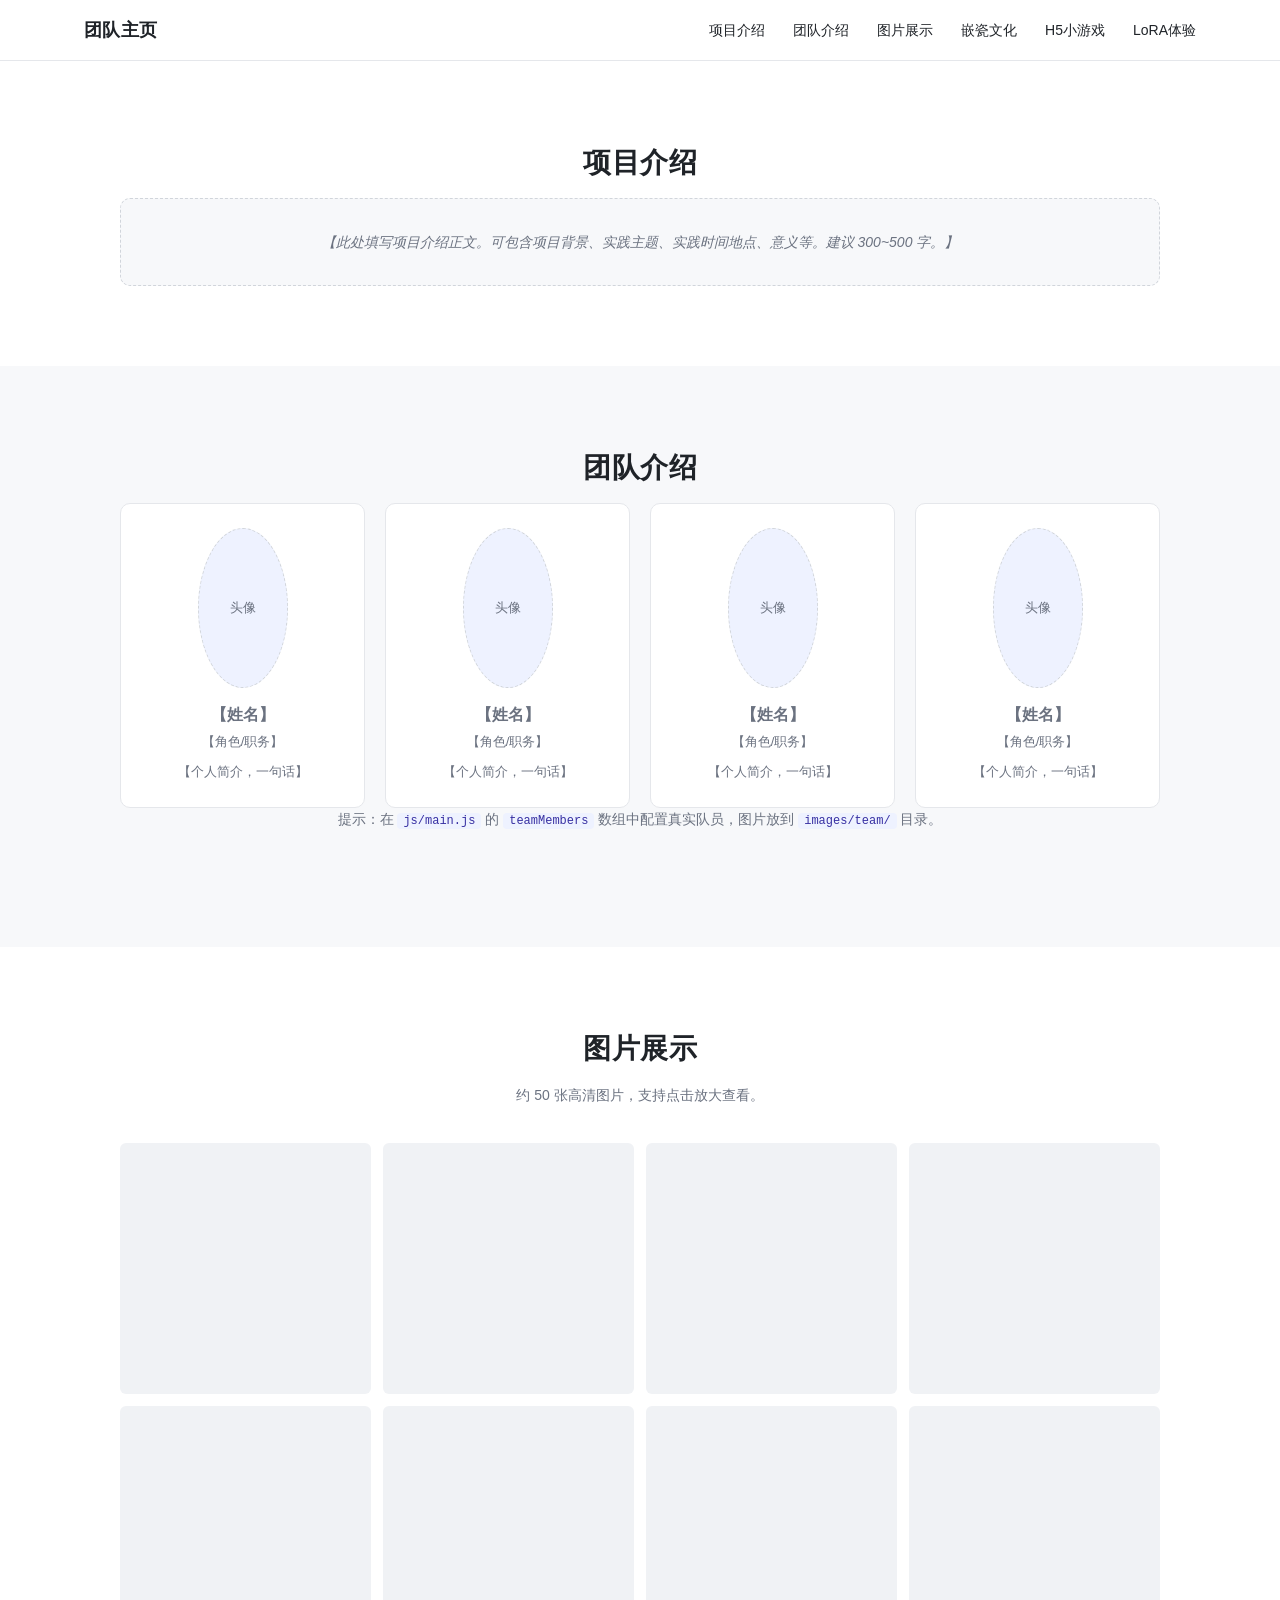
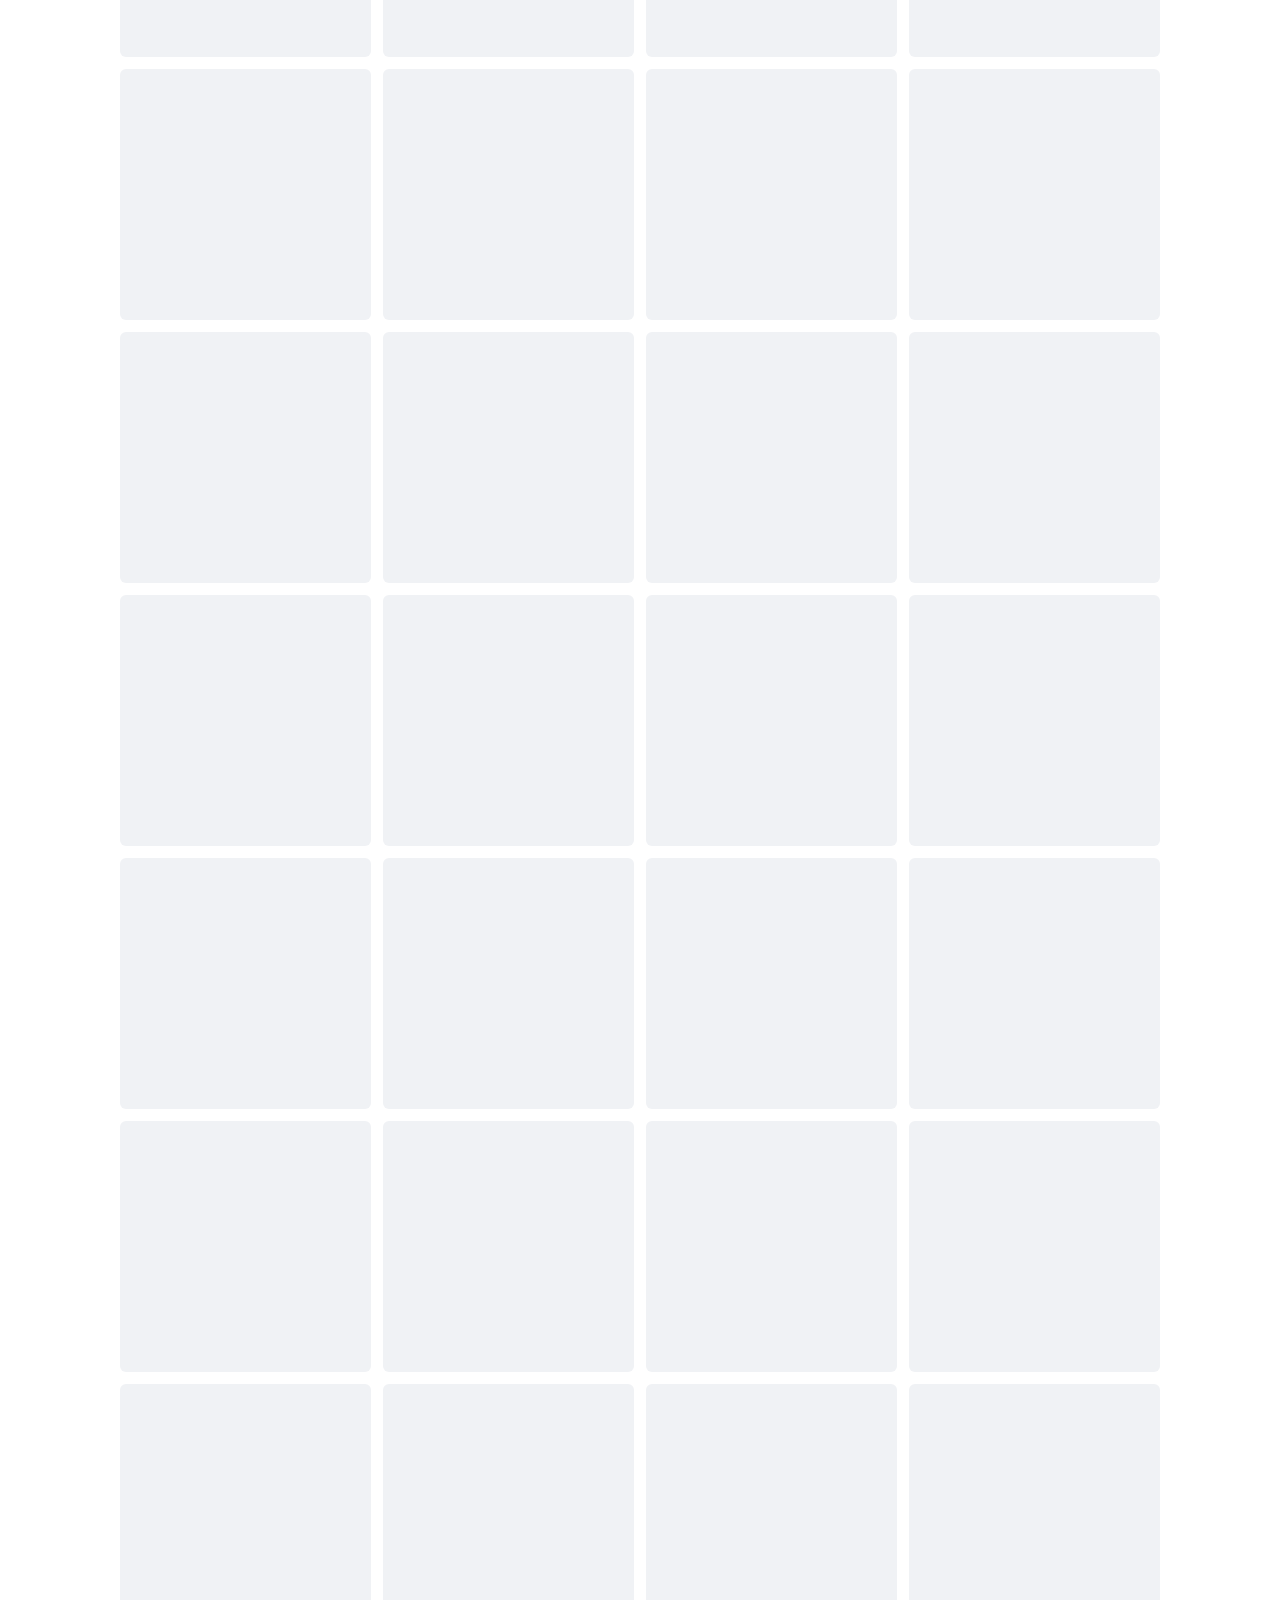
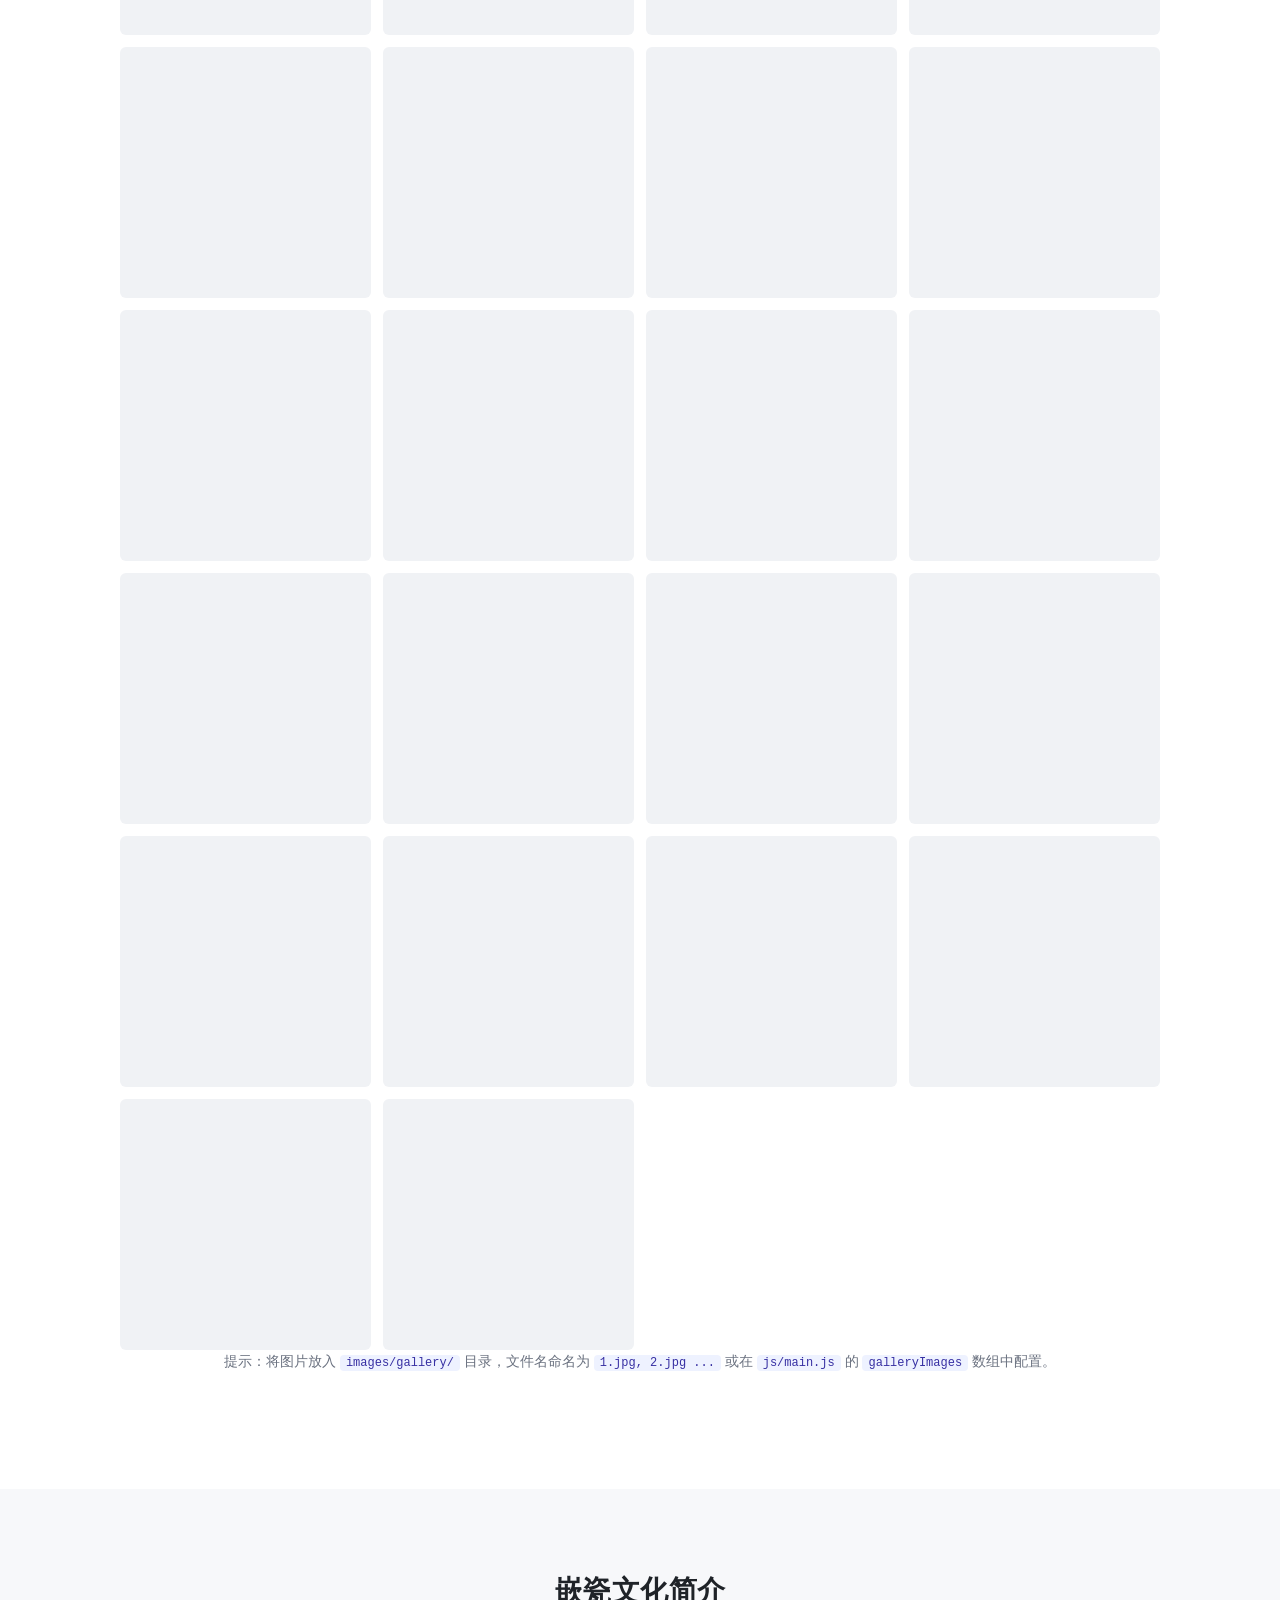
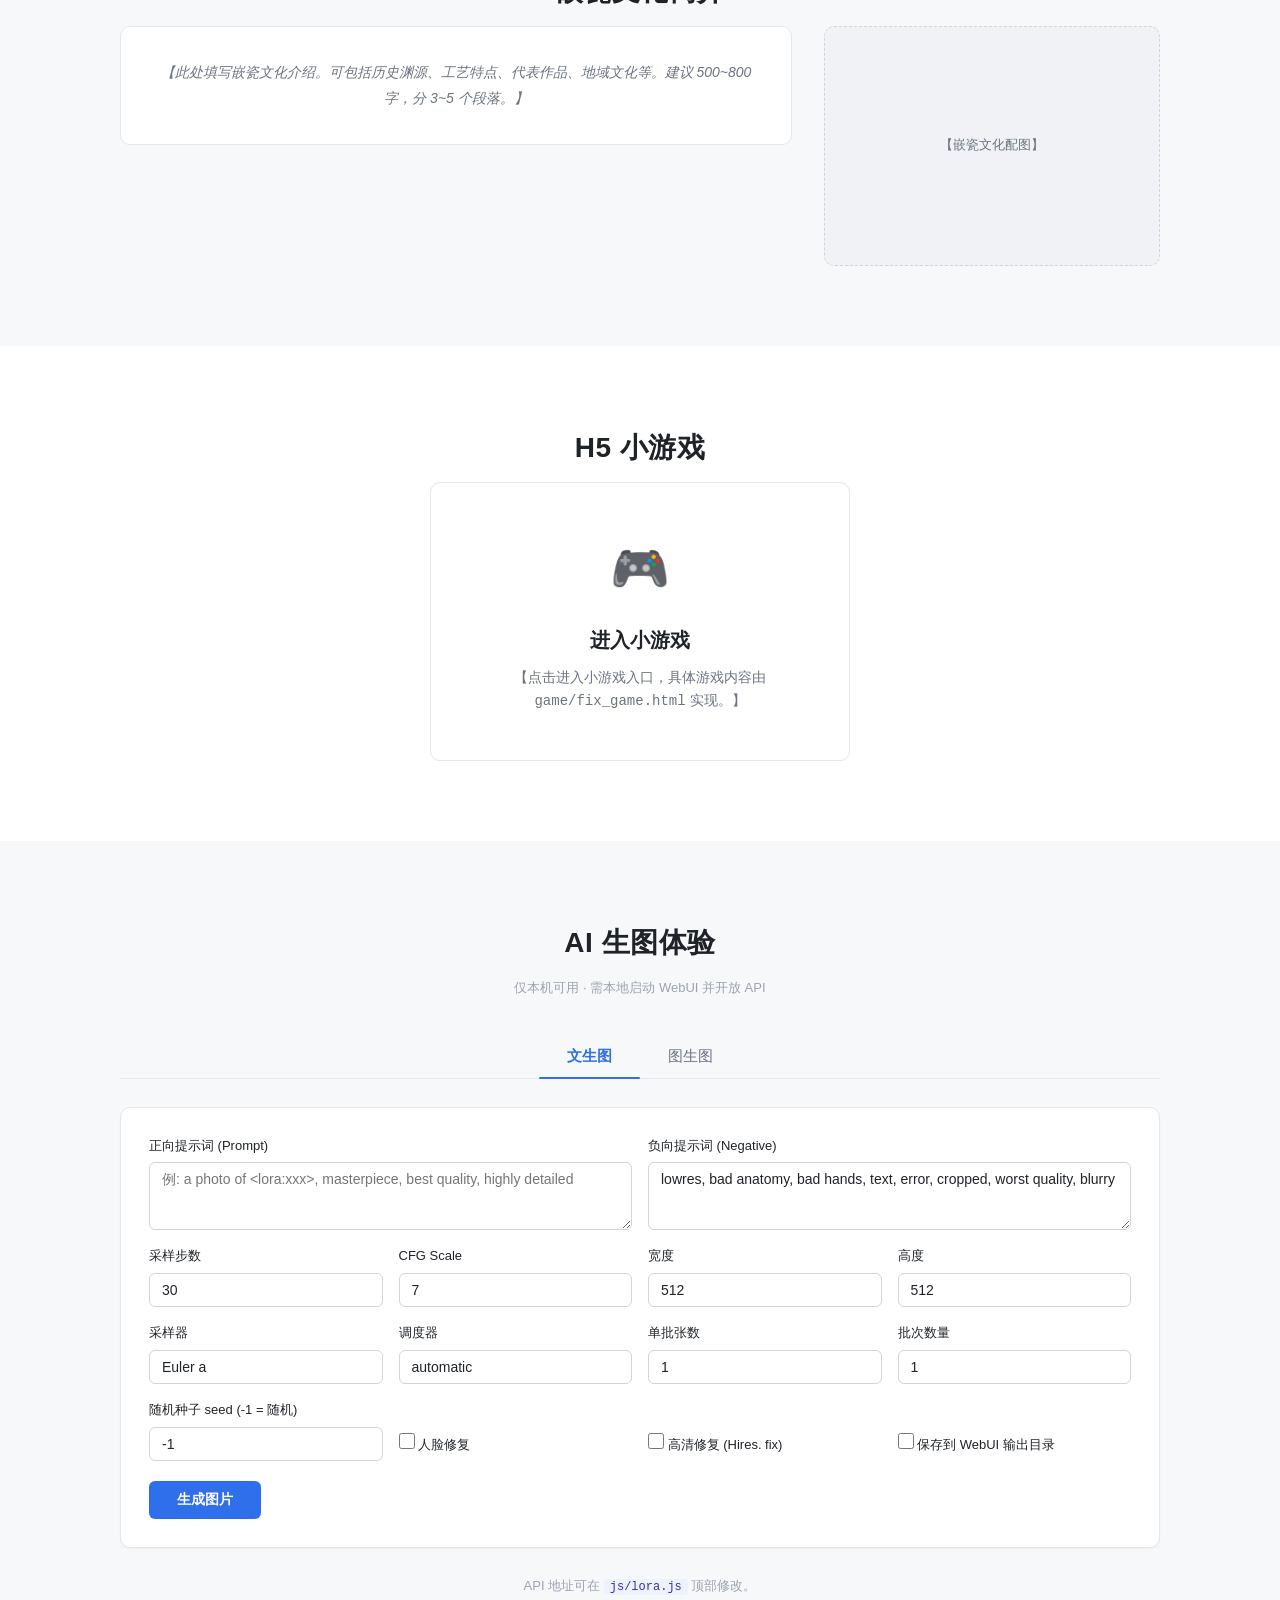
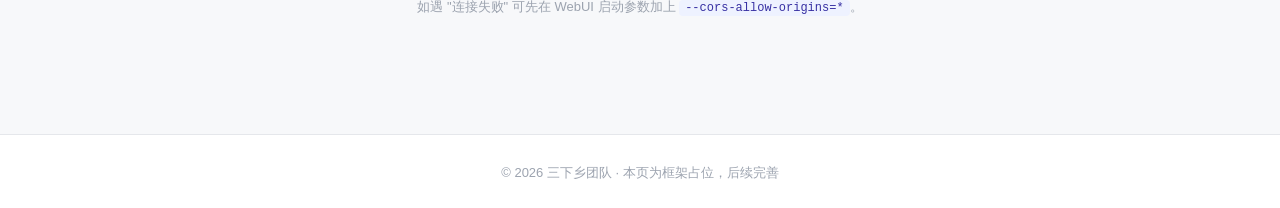
==== index.html @ 1391ad4a "initial commit: 三下乡团队网页+小游戏框架" ====
<!DOCTYPE html>
<html lang="zh-CN">
<head>
    <meta charset="UTF-8">
    <meta name="viewport" content="width=device-width, initial-scale=1.0">
    <meta name="description" content="三下乡团队介绍网页">
    <meta name="theme-color" content="#ffffff">
    <title>三下乡团队网页</title>
    <link rel="stylesheet" href="css/style.css">
</head>
<body>
    <header class="site-header">
        <nav class="nav-container">
            <div class="nav-logo">团队主页</div>
            <button class="nav-toggle" id="navToggle" aria-label="菜单">
                <span></span><span></span><span></span>
            </button>
            <ul class="nav-menu" id="navMenu">
                <li><a href="#project">项目介绍</a></li>
                <li><a href="#team">团队介绍</a></li>
                <li><a href="#gallery">图片展示</a></li>
                <li><a href="#culture">嵌瓷文化</a></li>
                <li><a href="#game">H5小游戏</a></li>
                <li><a href="#lora" class="nav-lora">LoRA体验</a></li>
            </ul>
        </nav>
    </header>

    <main>
        <section id="project" class="section">
            <div class="section-inner">
                <h2 class="section-title">项目介绍</h2>
                <div class="section-content placeholder-block">
                    <p class="placeholder-text">【此处填写项目介绍正文。可包含项目背景、实践主题、实践时间地点、意义等。建议 300~500 字。】</p>
                </div>
            </div>
        </section>

        <section id="team" class="section section-alt">
            <div class="section-inner">
                <h2 class="section-title">团队介绍</h2>
                <div class="section-content">
                    <div class="team-grid" id="teamGrid">
                        <div class="team-card placeholder-block">
                            <div class="team-avatar placeholder-img">头像</div>
                            <h3 class="team-name">【姓名】</h3>
                            <p class="team-role">【角色/职务】</p>
                            <p class="team-bio">【个人简介，一句话】</p>
                        </div>
                        <div class="team-card placeholder-block">
                            <div class="team-avatar placeholder-img">头像</div>
                            <h3 class="team-name">【姓名】</h3>
                            <p class="team-role">【角色/职务】</p>
                            <p class="team-bio">【个人简介，一句话】</p>
                        </div>
                        <div class="team-card placeholder-block">
                            <div class="team-avatar placeholder-img">头像</div>
                            <h3 class="team-name">【姓名】</h3>
                            <p class="team-role">【角色/职务】</p>
                            <p class="team-bio">【个人简介，一句话】</p>
                        </div>
                        <div class="team-card placeholder-block">
                            <div class="team-avatar placeholder-img">头像</div>
                            <h3 class="team-name">【姓名】</h3>
                            <p class="team-role">【角色/职务】</p>
                            <p class="team-bio">【个人简介，一句话】</p>
                        </div>
                    </div>
                    <p class="section-hint">提示：在 <code>js/main.js</code> 的 <code>teamMembers</code> 数组中配置真实队员，图片放到 <code>images/team/</code> 目录。</p>
                </div>
            </div>
        </section>

        <section id="gallery" class="section">
            <div class="section-inner">
                <h2 class="section-title">图片展示</h2>
                <p class="section-hint">约 50 张高清图片，支持点击放大查看。</p>
                <div class="gallery-grid" id="galleryGrid"></div>
                <p class="section-hint">提示：将图片放入 <code>images/gallery/</code> 目录，文件名命名为 <code>1.jpg, 2.jpg ...</code> 或在 <code>js/main.js</code> 的 <code>galleryImages</code> 数组中配置。</p>
            </div>
        </section>

        <section id="culture" class="section section-alt">
            <div class="section-inner">
                <h2 class="section-title">嵌瓷文化简介</h2>
                <div class="section-content">
                    <div class="culture-grid">
                        <div class="culture-text placeholder-block">
                            <p class="placeholder-text">【此处填写嵌瓷文化介绍。可包括历史渊源、工艺特点、代表作品、地域文化等。建议 500~800 字，分 3~5 个段落。】</p>
                        </div>
                        <div class="culture-image placeholder-img">【嵌瓷文化配图】</div>
                    </div>
                </div>
            </div>
        </section>

        <section id="game" class="section">
            <div class="section-inner">
                <h2 class="section-title">H5 小游戏</h2>
                <div class="section-content game-entry">
                    <a href="game/fix_game.html" class="game-card">
                        <div class="game-icon">🎮</div>
                        <h3>进入小游戏</h3>
                        <p>【点击进入小游戏入口，具体游戏内容由 <code>game/fix_game.html</code> 实现。】</p>
                    </a>
                </div>
            </div>
        </section>

        <section id="lora" class="section section-alt">
            <div class="section-inner">
                <h2 class="section-title">AI 生图体验</h2>
                <p class="section-hint section-hint-muted">仅本机可用 · 需本地启动 WebUI 并开放 API</p>

                <!-- Tab 切换：参考你给的截图，底部蓝线风格 -->
                <div class="tab-bar" id="tabBar">
                    <button class="tab-btn active" data-tab="txt2img">文生图</button>
                    <button class="tab-btn" data-tab="img2img">图生图</button>
                </div>

                <div class="tab-panel active" data-tab="txt2img">
                    <form class="gen-form" onsubmit="return false;">
                        <div class="field-grid">
                            <div class="field field-span-2">
                                <label for="p-prompt">正向提示词 (Prompt)</label>
                                <textarea id="p-prompt" rows="3" placeholder="例: a photo of &lt;lora:xxx&gt;, masterpiece, best quality, highly detailed"></textarea>
                            </div>
                            <div class="field field-span-2">
                                <label for="p-negative">负向提示词 (Negative)</label>
                                <textarea id="p-negative" rows="2">lowres, bad anatomy, bad hands, text, error, cropped, worst quality, blurry</textarea>
                            </div>

                            <div class="field">
                                <label for="p-steps">采样步数</label>
                                <input type="number" id="p-steps" value="30" min="1" max="150">
                            </div>
                            <div class="field">
                                <label for="p-cfg">CFG Scale</label>
                                <input type="number" id="p-cfg" value="7" min="1" max="30" step="0.5">
                            </div>
                            <div class="field">
                                <label for="p-width">宽度</label>
                                <input type="number" id="p-width" value="512" step="8">
                            </div>
                            <div class="field">
                                <label for="p-height">高度</label>
                                <input type="number" id="p-height" value="512" step="8">
                            </div>

                            <div class="field">
                                <label for="p-sampler">采样器</label>
                                <input type="text" id="p-sampler" value="Euler a">
                            </div>
                            <div class="field">
                                <label for="p-scheduler">调度器</label>
                                <input type="text" id="p-scheduler" value="automatic">
                            </div>
                            <div class="field">
                                <label for="p-batch">单批张数</label>
                                <input type="number" id="p-batch" value="1" min="1" max="8">
                            </div>
                            <div class="field">
                                <label for="p-iter">批次数量</label>
                                <input type="number" id="p-iter" value="1" min="1" max="8">
                            </div>

                            <div class="field">
                                <label for="p-seed">随机种子 seed (-1 = 随机)</label>
                                <input type="number" id="p-seed" value="-1">
                            </div>
                            <div class="field field-check">
                                <label><input type="checkbox" id="p-restore"> 人脸修复</label>
                            </div>
                            <div class="field field-check">
                                <label><input type="checkbox" id="p-hr"> 高清修复 (Hires. fix)</label>
                            </div>
                            <div class="field field-check">
                                <label><input type="checkbox" id="p-save"> 保存到 WebUI 输出目录</label>
                            </div>
                        </div>

                        <div class="field-grid hr-panel" id="p-hr-panel" style="display:none;">
                            <div class="field">
                                <label for="p-hr-scale">放大倍数</label>
                                <input type="number" id="p-hr-scale" value="2" min="1" max="4" step="0.1">
                            </div>
                            <div class="field">
                                <label for="p-hr-upscaler">放大模型</label>
                                <input type="text" id="p-hr-upscaler" value="ESRGAN_4x">
                            </div>
                            <div class="field">
                                <label for="p-hr-steps">二阶段步数 (0=同步数)</label>
                                <input type="number" id="p-hr-steps" value="0" min="0" max="100">
                            </div>
                            <div class="field">
                                <label for="p-hr-denoise">去噪强度</label>
                                <input type="number" id="p-hr-denoise" value="0.4" min="0" max="1" step="0.05">
                            </div>
                        </div>

                        <div class="btn-row">
                            <button type="button" class="btn-primary" id="p-generate">生成图片</button>
                            <span class="status-text" id="p-status"></span>
                        </div>
                    </form>
                </div>

                <div class="tab-panel" data-tab="img2img">
                    <form class="gen-form" onsubmit="return false;">

                        <!-- 图片上传区 -->
                        <div class="upload-grid" style="grid-template-columns: 1fr;">
                            <label class="upload-box" for="i-init">
                                <span class="upload-title">底图 (init_images)</span>
                                <span class="upload-hint">点击或拖拽图片到这里</span>
                                <input type="file" id="i-init" accept="image/*" hidden>
                                <div class="upload-preview" id="i-init-preview"></div>
                            </label>
                        </div>

                        <div class="field-grid">
                            <div class="field field-span-2">
                                <label for="i-prompt">正向提示词 (Prompt)</label>
                                <textarea id="i-prompt" rows="3" placeholder="例: a photo of &lt;lora:xxx&gt;, masterpiece, best quality"></textarea>
                            </div>
                            <div class="field field-span-2">
                                <label for="i-negative">负向提示词 (Negative)</label>
                                <textarea id="i-negative" rows="2">lowres, bad anatomy, bad hands, text, error, cropped, worst quality, blurry</textarea>
                            </div>

                            <div class="field">
                                <label for="i-steps">采样步数</label>
                                <input type="number" id="i-steps" value="30" min="1" max="150">
                            </div>
                            <div class="field">
                                <label for="i-cfg">CFG Scale</label>
                                <input type="number" id="i-cfg" value="7" min="1" max="30" step="0.5">
                            </div>
                            <div class="field">
                                <label for="i-width">宽度</label>
                                <input type="number" id="i-width" value="768" step="8">
                            </div>
                            <div class="field">
                                <label for="i-height">高度</label>
                                <input type="number" id="i-height" value="768" step="8">
                            </div>

                            <div class="field">
                                <label for="i-denoise">去噪强度 denoising</label>
                                <input type="number" id="i-denoise" value="0.75" min="0" max="1" step="0.05">
                            </div>
                            <div class="field">
                                <label for="i-resize">resize_mode</label>
                                <select id="i-resize">
                                    <option value="0">0 - Just Resize</option>
                                    <option value="1">1 - Crop and Resize</option>
                                    <option value="2" selected>2 - Resize and Fill</option>
                                    <option value="3">3 - Latent upscale</option>
                                </select>
                            </div>
                            <div class="field">
                                <label for="i-sampler">采样器</label>
                                <input type="text" id="i-sampler" value="Euler a">
                            </div>
                            <div class="field">
                                <label for="i-scheduler">调度器</label>
                                <input type="text" id="i-scheduler" value="automatic">
                            </div>

                            <div class="field">
                                <label for="i-seed">随机种子 seed</label>
                                <input type="number" id="i-seed" value="-1">
                            </div>
                            <div class="field">
                                <label for="i-batch">单批张数</label>
                                <input type="number" id="i-batch" value="1" min="1" max="8">
                            </div>
                            <div class="field">
                                <label for="i-iter">批次数量</label>
                                <input type="number" id="i-iter" value="1" min="1" max="8">
                            </div>
                            <div class="field field-check">
                                <label><input type="checkbox" id="i-save"> 保存到 WebUI 输出目录</label>
                            </div>
                        </div>

                        <div class="btn-row">
                            <button type="button" class="btn-primary" id="i-generate">生成图片</button>
                            <span class="status-text" id="i-status"></span>
                        </div>
                    </form>
                </div>

                <!-- 结果区：两个 Tab 共用 -->
                <div class="result-area" id="gen-result"></div>

                <p class="section-hint section-hint-muted" style="margin-top:24px;">
                    API 地址可在 <code>js/lora.js</code> 顶部修改。
                    <br>
                    如遇 "连接失败" 可先在 WebUI 启动参数加上 <code>--cors-allow-origins=*</code>。
                </p>
            </div>
        </section>

    </main>

    <footer class="site-footer">
        <p>&copy; 2026 三下乡团队 · 本页为框架占位，后续完善</p>
    </footer>

    <div class="lightbox" id="lightbox">
        <button class="lightbox-close" id="lightboxClose" aria-label="关闭">×</button>
        <img class="lightbox-img" id="lightboxImg" alt="">
    </div>

    <script src="js/main.js"></script>
    <script src="js/lora.js"></script>
</body>
</html>
---- css/style.css ----
/* ============================================================
   全局 & 基础
   ============================================================ */
* { box-sizing: border-box; margin: 0; padding: 0; }

/* 全局前缀补齐：避免 '-webkit-mask' / 'user-select' 相关警告 */
* {
    -webkit-user-select: auto;
    -moz-user-select: auto;
    -ms-user-select: auto;
    user-select: auto;
    -webkit-mask: none;
    mask: none;
}

:root {
    --bg: #ffffff;
    --bg-soft: #f7f8fa;
    --border: #e5e7eb;
    --border-strong: #d1d5db;
    --text: #1f2328;
    --text-muted: #6b7280;
    --text-light: #9ca3af;
    --primary: #2f6feb;
    --primary-hover: #1f5ddc;
    --success: #16a34a;
    --error: #dc2626;
    --shadow-sm: 0 1px 2px rgba(0,0,0,0.04);
    --shadow-md: 0 4px 12px rgba(0,0,0,0.06);
    --radius: 10px;
    --radius-sm: 6px;
}

html { scroll-behavior: smooth; }

body {
    font-family: -apple-system, BlinkMacSystemFont, "PingFang SC",
                 "Microsoft YaHei", "Segoe UI", Roboto, Helvetica, Arial, sans-serif;
    background: var(--bg);
    color: var(--text);
    line-height: 1.6;
    font-size: 15px;
    -webkit-font-smoothing: antialiased;
}

a { color: inherit; text-decoration: none; }
img { max-width: 100%; display: block; }

/* ============================================================
   顶部导航
   ============================================================ */
.site-header {
    position: sticky;
    top: 0;
    z-index: 100;
    background: rgba(255,255,255,0.92);
    backdrop-filter: saturate(180%) blur(10px);
    border-bottom: 1px solid var(--border);
}

.nav-container {
    max-width: 1160px;
    margin: 0 auto;
    padding: 0 24px;
    height: 60px;
    display: flex;
    align-items: center;
    justify-content: space-between;
}

.nav-logo {
    font-size: 18px;
    font-weight: 700;
    letter-spacing: 0.3px;
}

.nav-menu {
    display: flex;
    gap: 28px;
    list-style: none;
}

.nav-menu a {
    font-size: 14px;
    color: var(--text);
    padding: 6px 0;
    border-bottom: 2px solid transparent;
    transition: color 0.2s ease, border-color 0.2s ease;
}

.nav-menu a:hover {
    color: var(--primary);
    border-bottom-color: var(--primary);
}

.nav-toggle {
    display: none;
    background: none;
    border: none;
    cursor: pointer;
    flex-direction: column;
    gap: 5px;
    padding: 8px;
}

.nav-toggle span {
    display: block;
    width: 22px;
    height: 2px;
    background: var(--text);
    border-radius: 2px;
}

/* ============================================================
   区块通用
   ============================================================ */
.section {
    padding: 80px 24px;
    background: var(--bg);
}

.section.section-alt {
    background: var(--bg-soft);
}

.section-inner {
    max-width: 1040px;
    margin: 0 auto;
}

.section-title {
    font-size: 28px;
    font-weight: 700;
    text-align: center;
    margin-bottom: 12px;
    letter-spacing: 0.5px;
}

.section-hint {
    font-size: 14px;
    color: var(--text-muted);
    text-align: center;
    margin-top: 0;
    margin-bottom: 36px;
}

.section-hint-muted { color: var(--text-light); font-size: 13px; }

.section-hint code {
    background: #eef2ff;
    color: #3730a3;
    padding: 1px 6px;
    border-radius: 4px;
    font-size: 12px;
    font-family: Menlo, Consolas, monospace;
}

.section-content { margin-top: 12px; }

/* 占位符卡片 */
.placeholder-block {
    background: var(--bg-soft);
    border: 1px dashed var(--border-strong);
    border-radius: var(--radius);
    padding: 32px;
    color: var(--text-muted);
    font-size: 14px;
    text-align: center;
}

.placeholder-text { font-style: italic; }

.placeholder-img {
    background: #f0f2f5;
    border: 1px dashed var(--border-strong);
    border-radius: var(--radius);
    color: var(--text-muted);
    font-size: 13px;
    display: flex;
    align-items: center;
    justify-content: center;
    min-height: 160px;
}

/* ============================================================
   团队成员
   ============================================================ */
.team-grid {
    display: grid;
    grid-template-columns: repeat(4, 1fr);
    gap: 20px;
}

.team-card {
    background: #fff;
    border: 1px solid var(--border);
    border-radius: var(--radius);
    padding: 24px 20px;
    text-align: center;
    transition: transform 0.2s ease, box-shadow 0.2s ease;
}

.team-card:hover {
    transform: translateY(-3px);
    box-shadow: var(--shadow-md);
}

.team-avatar {
    width: 90px;
    height: 90px;
    border-radius: 50%;
    margin: 0 auto 14px;
    overflow: hidden;
    background: #eef2ff;
}

.team-avatar img { width: 100%; height: 100%; object-fit: cover; }

.team-name { font-size: 16px; font-weight: 600; margin-bottom: 4px; }
.team-role { font-size: 13px; color: var(--text-muted); margin-bottom: 10px; }
.team-bio  { font-size: 13px; color: var(--text-muted); line-height: 1.6; }

/* ============================================================
   图片画廊
   ============================================================ */
.gallery-grid {
    display: grid;
    grid-template-columns: repeat(4, 1fr);
    gap: 12px;
}

.gallery-item {
    position: relative;
    aspect-ratio: 1 / 1;
    overflow: hidden;
    border-radius: var(--radius-sm);
    cursor: pointer;
    background: #f0f2f5;
    transition: transform 0.2s ease;
}

.gallery-item:hover { transform: scale(1.02); }

.gallery-item img {
    width: 100%;
    height: 100%;
    object-fit: cover;
    opacity: 0;
    transition: opacity 0.3s ease;
}

.gallery-item img.loaded { opacity: 1; }

/* Lightbox */
.lightbox {
    position: fixed;
    inset: 0;
    background: rgba(15, 23, 42, 0.9);
    display: none;
    align-items: center;
    justify-content: center;
    z-index: 1000;
    padding: 24px;
}

.lightbox.active { display: flex; }

.lightbox-img {
    max-width: 100%;
    max-height: 100%;
    border-radius: 8px;
    box-shadow: 0 8px 40px rgba(0,0,0,0.4);
}

.lightbox-close {
    position: absolute;
    top: 20px; right: 24px;
    background: rgba(255,255,255,0.1);
    border: 1px solid rgba(255,255,255,0.2);
    color: #fff;
    font-size: 24px;
    cursor: pointer;
    line-height: 1;
    padding: 4px 12px;
    border-radius: 6px;
}
.lightbox-close:hover { background: rgba(255,255,255,0.2); }

/* ============================================================
   嵌瓷文化
   ============================================================ */
.culture-grid {
    display: grid;
    grid-template-columns: 2fr 1fr;
    gap: 32px;
    align-items: start;
}

.culture-text {
    background: #fff;
    border: 1px solid var(--border);
    border-radius: var(--radius);
    padding: 32px;
    line-height: 1.9;
}

.culture-image { min-height: 240px; }

/* ============================================================
   H5 小游戏入口
   ============================================================ */
.game-entry { display: flex; justify-content: center; }

.game-card {
    display: block;
    padding: 48px 56px;
    background: #fff;
    border: 1px solid var(--border);
    border-radius: var(--radius);
    text-align: center;
    transition: transform 0.2s ease, box-shadow 0.2s ease;
    max-width: 420px;
    width: 100%;
}

.game-card:hover {
    transform: translateY(-3px);
    box-shadow: var(--shadow-md);
}

.game-icon { font-size: 48px; margin-bottom: 16px; }
.game-card h3 { font-size: 20px; margin-bottom: 10px; }
.game-card p  { font-size: 14px; color: var(--text-muted); }

/* ============================================================
   AI 生图模块：Tab 切换 + 表单
   ============================================================ */

/* Tab 栏 */
.tab-bar {
    display: flex;
    justify-content: center;
    gap: 0;
    border-bottom: 1px solid var(--border);
    margin-bottom: 28px;
}

.tab-btn {
    background: none;
    border: none;
    padding: 12px 28px;
    font-size: 15px;
    font-weight: 500;
    color: var(--text-muted);
    cursor: pointer;
    position: relative;
    transition: color 0.2s ease;
    font-family: inherit;
}

.tab-btn:hover { color: var(--text); }

.tab-btn.active { color: var(--primary); font-weight: 600; }

.tab-btn.active::after {
    content: "";
    position: absolute;
    left: 0; right: 0; bottom: -1px;
    height: 2px;
    background: var(--primary);
    border-radius: 2px;
}

/* Tab 内容 */
.tab-panel { display: none; }
.tab-panel.active { display: block; }

/* 表单主体 */
.gen-form {
    background: #fff;
    border: 1px solid var(--border);
    border-radius: var(--radius);
    padding: 28px;
    box-shadow: var(--shadow-sm);
}

/* 字段网格 */
.field-grid {
    display: grid;
    grid-template-columns: repeat(4, 1fr);
    gap: 16px;
    margin-bottom: 20px;
}

.field-grid.hr-panel {
    background: #f7f9ff;
    padding: 18px;
    border-radius: var(--radius-sm);
    border: 1px dashed #c7d2fe;
}

.field {
    display: flex;
    flex-direction: column;
    gap: 6px;
}

.field-span-2 { grid-column: span 2; }

.field label {
    font-size: 13px;
    font-weight: 500;
    color: var(--text);
}

.field input[type="text"],
.field input[type="number"],
.field textarea,
.field select {
    width: 100%;
    padding: 8px 12px;
    font-size: 14px;
    border: 1px solid var(--border-strong);
    border-radius: var(--radius-sm);
    background: #fff;
    font-family: inherit;
    color: var(--text);
    transition: border-color 0.15s ease, box-shadow 0.15s ease;
}

.field textarea {
    resize: vertical;
    min-height: 68px;
}

.field input:focus,
.field textarea:focus,
.field select:focus {
    outline: none;
    border-color: var(--primary);
    box-shadow: 0 0 0 3px rgba(47,111,235,0.15);
}

.field-check {
    flex-direction: row;
    align-items: center;
    gap: 8px;
    padding-top: 28px;
    font-size: 14px;
    color: var(--text);
}

.field-check input[type="checkbox"] {
    width: 16px;
    height: 16px;
    accent-color: var(--primary);
    cursor: pointer;
}

/* 图片上传区 */
.upload-grid {
    display: grid;
    grid-template-columns: 1fr 1fr;
    gap: 16px;
    margin-bottom: 20px;
}

.upload-box {
    background: #fafbff;
    border: 2px dashed #c7d2fe;
    border-radius: var(--radius);
    padding: 18px;
    min-height: 140px;
    display: flex;
    flex-direction: column;
    align-items: center;
    justify-content: center;
    gap: 8px;
    cursor: pointer;
    transition: background 0.2s ease, border-color 0.2s ease;
}

.upload-box:hover {
    background: #f1f5ff;
    border-color: var(--primary);
}

.upload-box input[type="file"] { display: none; }

.upload-title {
    font-size: 14px;
    font-weight: 600;
    color: var(--text);
}

.upload-hint {
    font-size: 13px;
    color: var(--text-muted);
}

.upload-preview {
    margin-top: 8px;
    width: 100%;
    display: flex;
    flex-direction: column;
    align-items: center;
    gap: 6px;
}

.upload-preview img {
    max-height: 120px;
    border-radius: var(--radius-sm);
    border: 1px solid var(--border);
}

.upload-meta {
    font-size: 12px;
    color: var(--text-light);
}

/* 按钮 & 状态 */
.btn-row {
    display: flex;
    align-items: center;
    gap: 16px;
    margin-top: 8px;
}

.btn-primary {
    background: var(--primary);
    color: #fff;
    border: none;
    padding: 10px 28px;
    font-size: 14px;
    font-weight: 600;
    border-radius: var(--radius-sm);
    cursor: pointer;
    font-family: inherit;
    transition: background 0.15s ease, transform 0.1s ease;
}

.btn-primary:hover { background: var(--primary-hover); }

.btn-primary:active { transform: translateY(1px); }

.btn-primary:disabled {
    opacity: 0.6;
    cursor: not-allowed;
}

.btn-primary.loading::after {
    content: "";
    display: inline-block;
    width: 12px;
    height: 12px;
    margin-left: 8px;
    border: 2px solid rgba(255,255,255,0.4);
    border-top-color: #fff;
    border-radius: 50%;
    vertical-align: middle;
    animation: spin 0.8s linear infinite;
}

@keyframes spin {
    to { transform: rotate(360deg); }
}

.status-text {
    font-size: 13px;
    color: var(--text-muted);
    line-height: 1.6;
}

.status-running { color: var(--primary); }
.status-success { color: var(--success); }
.status-error   { color: var(--error); white-space: pre-line; }

/* 结果区 */
.result-area {
    margin-top: 28px;
}

.result-meta {
    font-size: 13px;
    color: var(--text-muted);
    margin-bottom: 12px;
    text-align: center;
}

.result-grid {
    display: grid;
    grid-template-columns: repeat(auto-fill, minmax(220px, 1fr));
    gap: 16px;
}

.result-card {
    background: #fff;
    border: 1px solid var(--border);
    border-radius: var(--radius);
    overflow: hidden;
    transition: box-shadow 0.2s ease, transform 0.2s ease;
}

.result-card:hover {
    transform: translateY(-3px);
    box-shadow: var(--shadow-md);
}

.result-card img {
    width: 100%;
    display: block;
    background: #f0f2f5;
}

.result-actions {
    padding: 10px 14px;
    display: flex;
    justify-content: flex-end;
}

.btn-download {
    font-size: 13px;
    color: var(--primary);
    border: 1px solid #c7d2fe;
    background: #eef2ff;
    padding: 5px 14px;
    border-radius: var(--radius-sm);
    text-decoration: none;
    transition: background 0.15s ease;
}

.btn-download:hover {
    background: #dde5ff;
}

/* ============================================================
   其他遗留样式兼容
   ============================================================ */
.lora-form { display: none; }

/* ============================================================
   Footer
   ============================================================ */
.site-footer {
    padding: 28px 24px;
    text-align: center;
    font-size: 13px;
    color: var(--text-light);
    border-top: 1px solid var(--border);
    background: #fff;
}

/* ============================================================
   响应式
   ============================================================ */
@media (max-width: 960px) {
    .team-grid { grid-template-columns: repeat(2, 1fr); }
    .gallery-grid { grid-template-columns: repeat(3, 1fr); }
    .culture-grid { grid-template-columns: 1fr; }
    .field-grid { grid-template-columns: repeat(2, 1fr); }
    .field-span-2 { grid-column: span 2; }
    .upload-grid { grid-template-columns: 1fr; }
}

@media (max-width: 640px) {
    .section { padding: 56px 16px; }
    .section-title { font-size: 22px; }
    .gen-form { padding: 18px; }

    .nav-toggle { display: flex; }
    .nav-menu {
        position: absolute;
        top: 60px; left: 0; right: 0;
        background: #fff;
        flex-direction: column;
        gap: 0;
        padding: 8px 24px 16px;
        border-bottom: 1px solid var(--border);
        transform: translateY(-8px);
        opacity: 0;
        pointer-events: none;
        transition: transform 0.2s ease, opacity 0.2s ease;
    }
    .nav-menu.active { transform: translateY(0); opacity: 1; pointer-events: auto; }
    .nav-menu li { border-bottom: 1px solid var(--border); }
    .nav-menu li:last-child { border-bottom: none; }
    .nav-menu a { display: block; padding: 14px 0; font-size: 15px; min-height: 44px; }

    .team-grid { grid-template-columns: repeat(2, 1fr); gap: 12px; }
    .gallery-grid { grid-template-columns: repeat(2, 1fr); gap: 8px; }
    .result-grid { grid-template-columns: repeat(2, 1fr); gap: 10px; }
    .field-grid { grid-template-columns: repeat(2, 1fr); gap: 12px; }
    .field-check { padding-top: 22px; }

    /* 移动端：输入区域高度 / 按钮高度统一便于触摸 */
    .field input[type="text"],
    .field input[type="number"],
    .field select {
        font-size: 16px; /* iOS 16px 以下会自动放大 */
        padding: 12px 14px;
        min-height: 44px;
    }
    .field textarea {
        font-size: 16px;
        padding: 12px 14px;
        min-height: 88px;
    }
    .btn-primary { min-height: 48px; font-size: 15px; padding: 12px 22px; }
    .game-card { padding: 28px 20px; }
    .game-icon { font-size: 40px; }
}
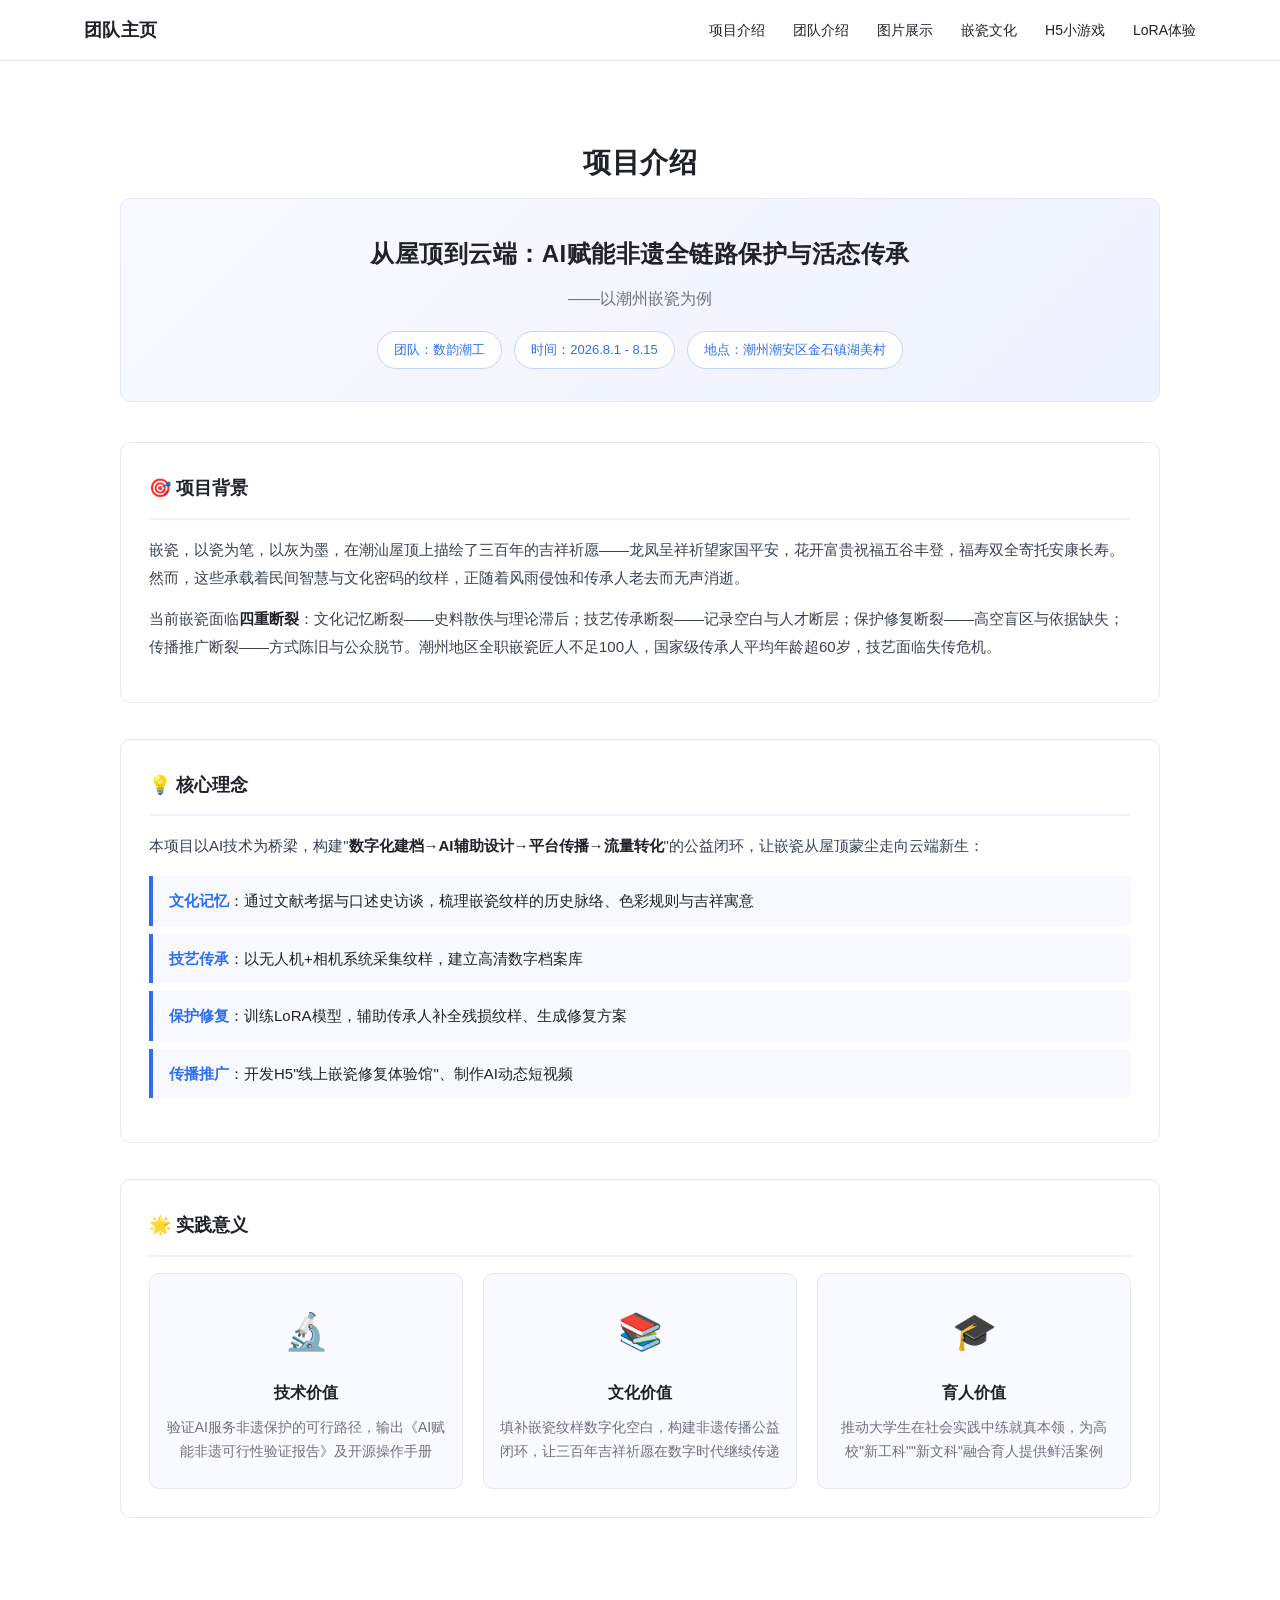
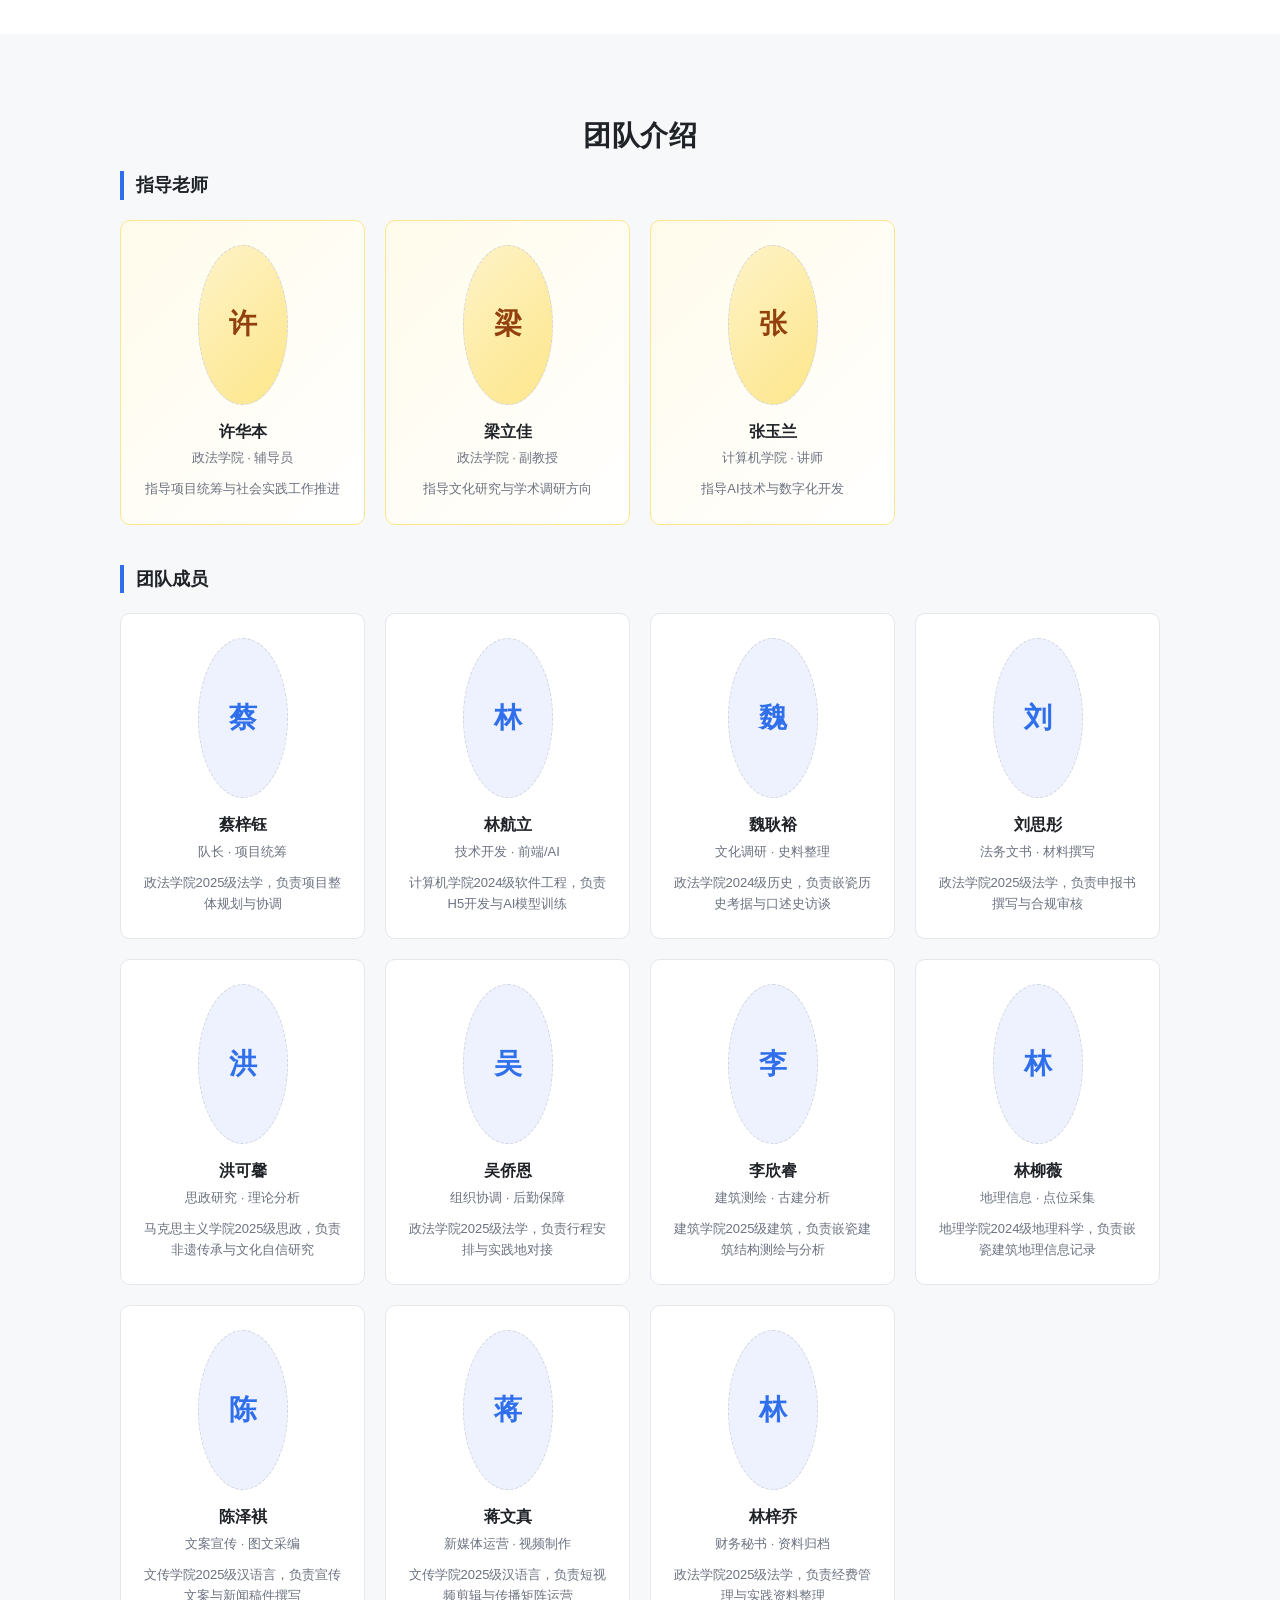
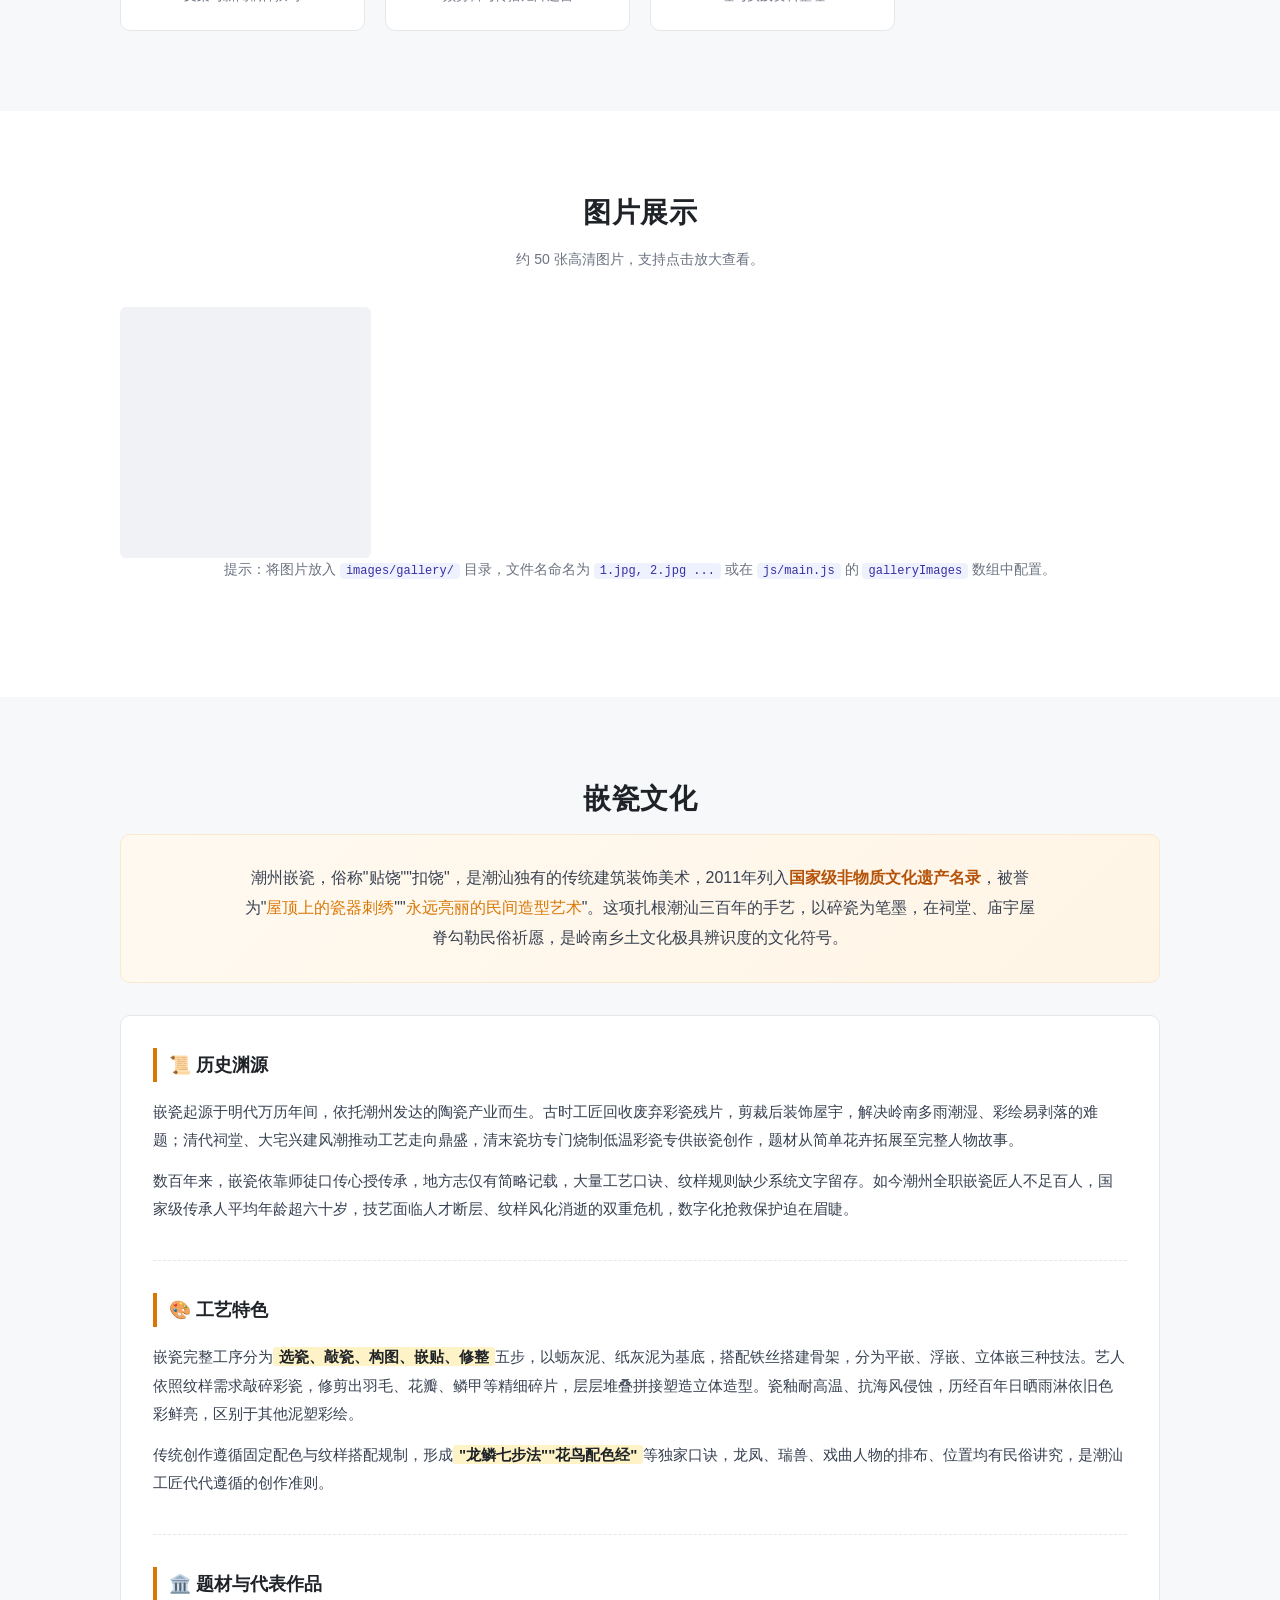
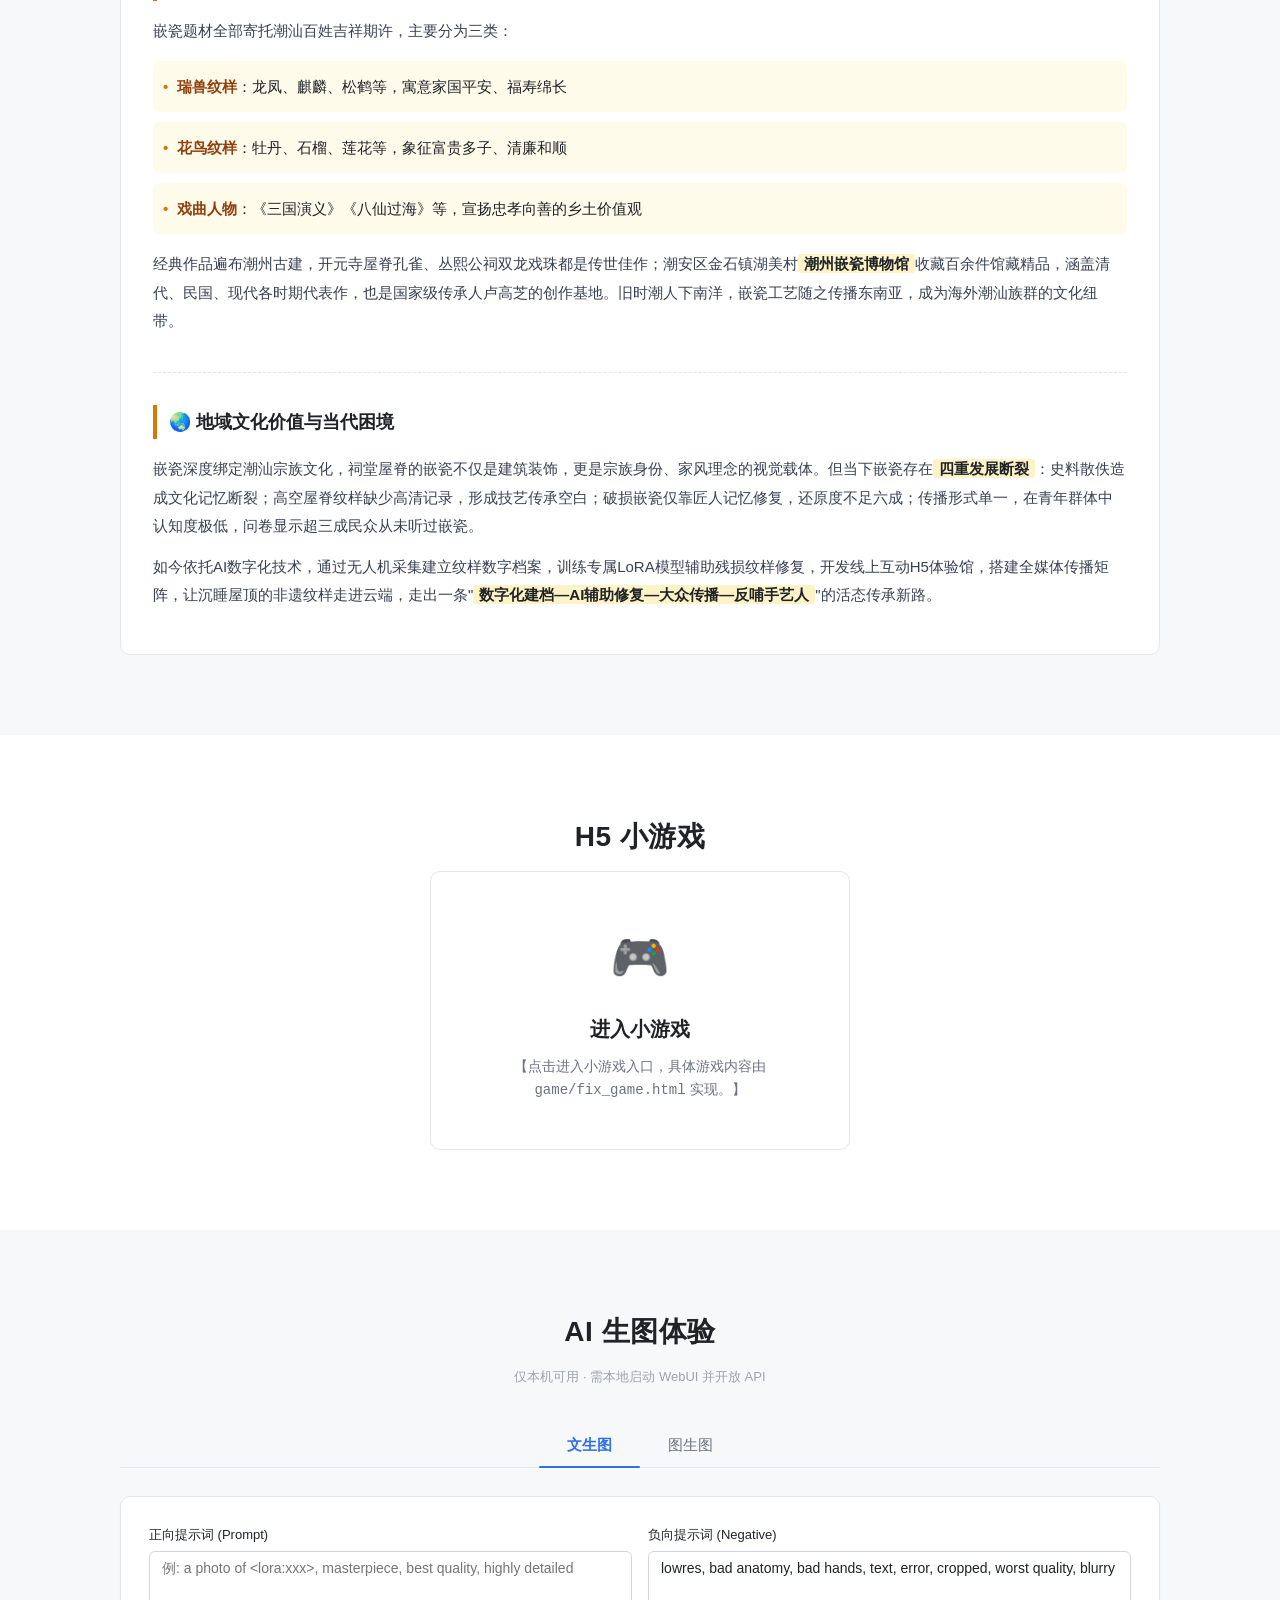
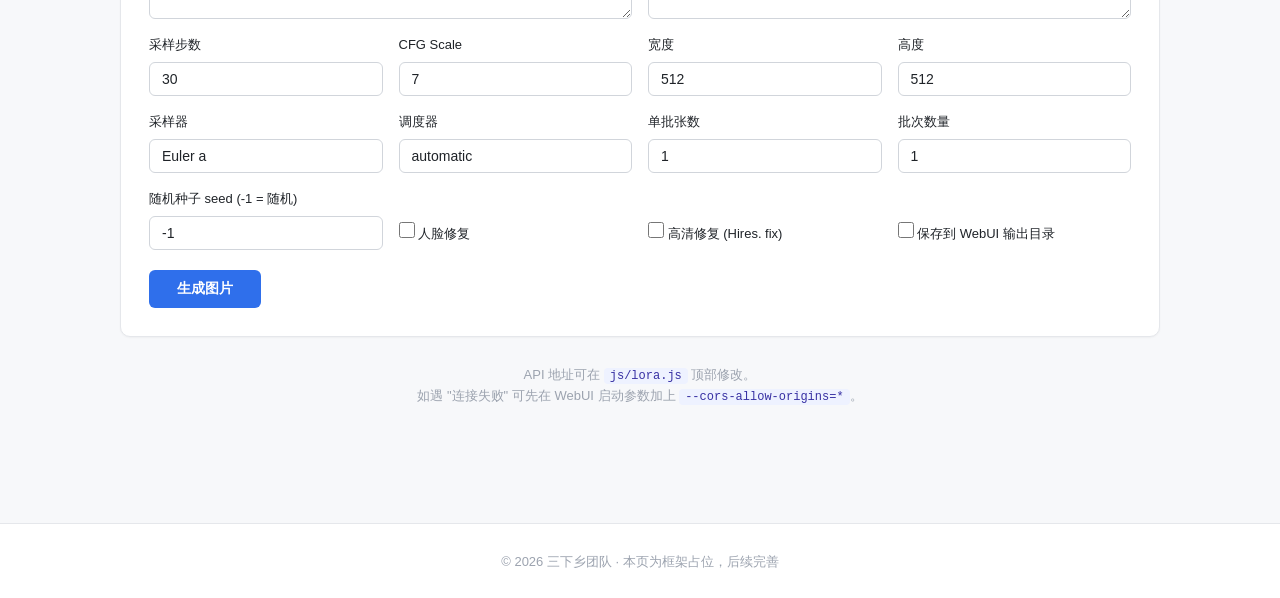
==== commit a8a8bc8c: "完善项目介绍、嵌瓷文化与团队介绍模块 - 项目介绍：根据申报书填充项目背景、核心理念与实践意义  - 嵌瓷文化：补充历史渊源、工艺特色、题材作品与当代困境  - 团队介绍：新增3位指导老师与11位团队" ====
--- a/index.html
+++ b/index.html
@@ -30,8 +30,54 @@
         <section id="project" class="section">
             <div class="section-inner">
                 <h2 class="section-title">项目介绍</h2>
-                <div class="section-content placeholder-block">
-                    <p class="placeholder-text">【此处填写项目介绍正文。可包含项目背景、实践主题、实践时间地点、意义等。建议 300~500 字。】</p>
+                <div class="section-content project-content">
+                    <div class="project-header">
+                        <h3 class="project-name">从屋顶到云端：AI赋能非遗全链路保护与活态传承</h3>
+                        <p class="project-subtitle">——以潮州嵌瓷为例</p>
+                        <div class="project-meta">
+                            <span class="meta-tag">团队：数韵潮工</span>
+                            <span class="meta-tag">时间：2026.8.1 - 8.15</span>
+                            <span class="meta-tag">地点：潮州潮安区金石镇湖美村</span>
+                        </div>
+                    </div>
+
+                    <div class="project-section">
+                        <h4 class="project-section-title">🎯 项目背景</h4>
+                        <p>嵌瓷，以瓷为笔，以灰为墨，在潮汕屋顶上描绘了三百年的吉祥祈愿——龙凤呈祥祈望家国平安，花开富贵祝福五谷丰登，福寿双全寄托安康长寿。然而，这些承载着民间智慧与文化密码的纹样，正随着风雨侵蚀和传承人老去而无声消逝。</p>
+                        <p>当前嵌瓷面临<strong>四重断裂</strong>：文化记忆断裂——史料散佚与理论滞后；技艺传承断裂——记录空白与人才断层；保护修复断裂——高空盲区与依据缺失；传播推广断裂——方式陈旧与公众脱节。潮州地区全职嵌瓷匠人不足100人，国家级传承人平均年龄超60岁，技艺面临失传危机。</p>
+                    </div>
+
+                    <div class="project-section">
+                        <h4 class="project-section-title">💡 核心理念</h4>
+                        <p>本项目以AI技术为桥梁，构建"<strong>数字化建档→AI辅助设计→平台传播→流量转化</strong>"的公益闭环，让嵌瓷从屋顶蒙尘走向云端新生：</p>
+                        <ul class="feature-list">
+                            <li><strong>文化记忆</strong>：通过文献考据与口述史访谈，梳理嵌瓷纹样的历史脉络、色彩规则与吉祥寓意</li>
+                            <li><strong>技艺传承</strong>：以无人机+相机系统采集纹样，建立高清数字档案库</li>
+                            <li><strong>保护修复</strong>：训练LoRA模型，辅助传承人补全残损纹样、生成修复方案</li>
+                            <li><strong>传播推广</strong>：开发H5"线上嵌瓷修复体验馆"、制作AI动态短视频</li>
+                        </ul>
+                    </div>
+
+                    <div class="project-section">
+                        <h4 class="project-section-title">🌟 实践意义</h4>
+                        <div class="significance-grid">
+                            <div class="significance-card">
+                                <div class="significance-icon">🔬</div>
+                                <h5>技术价值</h5>
+                                <p>验证AI服务非遗保护的可行路径，输出《AI赋能非遗可行性验证报告》及开源操作手册</p>
+                            </div>
+                            <div class="significance-card">
+                                <div class="significance-icon">📚</div>
+                                <h5>文化价值</h5>
+                                <p>填补嵌瓷纹样数字化空白，构建非遗传播公益闭环，让三百年吉祥祈愿在数字时代继续传递</p>
+                            </div>
+                            <div class="significance-card">
+                                <div class="significance-icon">🎓</div>
+                                <h5>育人价值</h5>
+                                <p>推动大学生在社会实践中练就真本领，为高校"新工科""新文科"融合育人提供鲜活案例</p>
+                            </div>
+                        </div>
+                    </div>
                 </div>
             </div>
         </section>
@@ -40,33 +86,38 @@
             <div class="section-inner">
                 <h2 class="section-title">团队介绍</h2>
                 <div class="section-content">
-                    <div class="team-grid" id="teamGrid">
-                        <div class="team-card placeholder-block">
-                            <div class="team-avatar placeholder-img">头像</div>
-                            <h3 class="team-name">【姓名】</h3>
-                            <p class="team-role">【角色/职务】</p>
-                            <p class="team-bio">【个人简介，一句话】</p>
-                        </div>
-                        <div class="team-card placeholder-block">
-                            <div class="team-avatar placeholder-img">头像</div>
-                            <h3 class="team-name">【姓名】</h3>
-                            <p class="team-role">【角色/职务】</p>
-                            <p class="team-bio">【个人简介，一句话】</p>
-                        </div>
-                        <div class="team-card placeholder-block">
-                            <div class="team-avatar placeholder-img">头像</div>
-                            <h3 class="team-name">【姓名】</h3>
-                            <p class="team-role">【角色/职务】</p>
-                            <p class="team-bio">【个人简介，一句话】</p>
-                        </div>
-                        <div class="team-card placeholder-block">
-                            <div class="team-avatar placeholder-img">头像</div>
-                            <h3 class="team-name">【姓名】</h3>
-                            <p class="team-role">【角色/职务】</p>
-                            <p class="team-bio">【个人简介，一句话】</p>
-                        </div>
-                    </div>
-                    <p class="section-hint">提示：在 <code>js/main.js</code> 的 <code>teamMembers</code> 数组中配置真实队员，图片放到 <code>images/team/</code> 目录。</p>
+                    <!-- 指导老师 -->
+                    <div class="team-subsection">
+                        <h3 class="team-subtitle">指导老师</h3>
+                        <div class="team-grid" id="advisorsGrid">
+                            <div class="team-card">
+                                <div class="team-avatar placeholder-img">许</div>
+                                <h3 class="team-name">许华本</h3>
+                                <p class="team-role">政法学院 · 辅导员</p>
+                                <p class="team-bio">指导项目统筹与社会实践工作推进</p>
+                            </div>
+                            <div class="team-card">
+                                <div class="team-avatar placeholder-img">梁</div>
+                                <h3 class="team-name">梁立佳</h3>
+                                <p class="team-role">政法学院 · 副教授</p>
+                                <p class="team-bio">指导文化研究与学术调研方向</p>
+                            </div>
+                            <div class="team-card">
+                                <div class="team-avatar placeholder-img">张</div>
+                                <h3 class="team-name">张玉兰</h3>
+                                <p class="team-role">计算机学院 · 讲师</p>
+                                <p class="team-bio">指导AI技术与数字化开发</p>
+                            </div>
+                        </div>
+                    </div>
+
+                    <!-- 团队成员 -->
+                    <div class="team-subsection">
+                        <h3 class="team-subtitle">团队成员</h3>
+                        <div class="team-grid" id="teamGrid">
+                            <!-- 由 main.js 中 teamMembers 数组动态生成 -->
+                        </div>
+                    </div>
                 </div>
             </div>
         </section>
@@ -82,13 +133,43 @@
 
         <section id="culture" class="section section-alt">
             <div class="section-inner">
-                <h2 class="section-title">嵌瓷文化简介</h2>
+                <h2 class="section-title">嵌瓷文化</h2>
                 <div class="section-content">
+                    <div class="culture-intro">
+                        <p class="culture-lead">潮州嵌瓷，俗称"贴饶""扣饶"，是潮汕独有的传统建筑装饰美术，2011年列入<strong>国家级非物质文化遗产名录</strong>，被誉为"<em>屋顶上的瓷器刺绣</em>""<em>永远亮丽的民间造型艺术</em>"。这项扎根潮汕三百年的手艺，以碎瓷为笔墨，在祠堂、庙宇屋脊勾勒民俗祈愿，是岭南乡土文化极具辨识度的文化符号。</p>
+                    </div>
+
                     <div class="culture-grid">
-                        <div class="culture-text placeholder-block">
-                            <p class="placeholder-text">【此处填写嵌瓷文化介绍。可包括历史渊源、工艺特点、代表作品、地域文化等。建议 500~800 字，分 3~5 个段落。】</p>
-                        </div>
-                        <div class="culture-image placeholder-img">【嵌瓷文化配图】</div>
+                        <div class="culture-text">
+                            <div class="culture-block">
+                                <h3 class="culture-subtitle">📜 历史渊源</h3>
+                                <p>嵌瓷起源于明代万历年间，依托潮州发达的陶瓷产业而生。古时工匠回收废弃彩瓷残片，剪裁后装饰屋宇，解决岭南多雨潮湿、彩绘易剥落的难题；清代祠堂、大宅兴建风潮推动工艺走向鼎盛，清末瓷坊专门烧制低温彩瓷专供嵌瓷创作，题材从简单花卉拓展至完整人物故事。</p>
+                                <p>数百年来，嵌瓷依靠师徒口传心授传承，地方志仅有简略记载，大量工艺口诀、纹样规则缺少系统文字留存。如今潮州全职嵌瓷匠人不足百人，国家级传承人平均年龄超六十岁，技艺面临人才断层、纹样风化消逝的双重危机，数字化抢救保护迫在眉睫。</p>
+                            </div>
+
+                            <div class="culture-block">
+                                <h3 class="culture-subtitle">🎨 工艺特色</h3>
+                                <p>嵌瓷完整工序分为<strong>选瓷、敲瓷、构图、嵌贴、修整</strong>五步，以蛎灰泥、纸灰泥为基底，搭配铁丝搭建骨架，分为平嵌、浮嵌、立体嵌三种技法。艺人依照纹样需求敲碎彩瓷，修剪出羽毛、花瓣、鳞甲等精细碎片，层层堆叠拼接塑造立体造型。瓷釉耐高温、抗海风侵蚀，历经百年日晒雨淋依旧色彩鲜亮，区别于其他泥塑彩绘。</p>
+                                <p>传统创作遵循固定配色与纹样搭配规制，形成<strong>"龙鳞七步法""花鸟配色经"</strong>等独家口诀，龙凤、瑞兽、戏曲人物的排布、位置均有民俗讲究，是潮汕工匠代代遵循的创作准则。</p>
+                            </div>
+
+                            <div class="culture-block">
+                                <h3 class="culture-subtitle">🏛️ 题材与代表作品</h3>
+                                <p>嵌瓷题材全部寄托潮汕百姓吉祥期许，主要分为三类：</p>
+                                <ul class="culture-list">
+                                    <li><strong>瑞兽纹样</strong>：龙凤、麒麟、松鹤等，寓意家国平安、福寿绵长</li>
+                                    <li><strong>花鸟纹样</strong>：牡丹、石榴、莲花等，象征富贵多子、清廉和顺</li>
+                                    <li><strong>戏曲人物</strong>：《三国演义》《八仙过海》等，宣扬忠孝向善的乡土价值观</li>
+                                </ul>
+                                <p>经典作品遍布潮州古建，开元寺屋脊孔雀、丛熙公祠双龙戏珠都是传世佳作；潮安区金石镇湖美村<strong>潮州嵌瓷博物馆</strong>收藏百余件馆藏精品，涵盖清代、民国、现代各时期代表作，也是国家级传承人卢高芝的创作基地。旧时潮人下南洋，嵌瓷工艺随之传播东南亚，成为海外潮汕族群的文化纽带。</p>
+                            </div>
+
+                            <div class="culture-block">
+                                <h3 class="culture-subtitle">🌏 地域文化价值与当代困境</h3>
+                                <p>嵌瓷深度绑定潮汕宗族文化，祠堂屋脊的嵌瓷不仅是建筑装饰，更是宗族身份、家风理念的视觉载体。但当下嵌瓷存在<strong>四重发展断裂</strong>：史料散佚造成文化记忆断裂；高空屋脊纹样缺少高清记录，形成技艺传承空白；破损嵌瓷仅靠匠人记忆修复，还原度不足六成；传播形式单一，在青年群体中认知度极低，问卷显示超三成民众从未听过嵌瓷。</p>
+                                <p>如今依托AI数字化技术，通过无人机采集建立纹样数字档案，训练专属LoRA模型辅助残损纹样修复，开发线上互动H5体验馆，搭建全媒体传播矩阵，让沉睡屋顶的非遗纹样走进云端，走出一条"<strong>数字化建档—AI辅助修复—大众传播—反哺手艺人</strong>"的活态传承新路。</p>
+                            </div>
+                        </div>
                     </div>
                 </div>
             </div>
--- a/css/style.css
+++ b/css/style.css
@@ -185,6 +185,33 @@
 /* ============================================================
    团队成员
    ============================================================ */
+.team-subsection { margin-bottom: 40px; }
+.team-subsection:last-child { margin-bottom: 0; }
+
+.team-subtitle {
+    font-size: 18px;
+    font-weight: 600;
+    color: #1f2328;
+    margin-bottom: 20px;
+    padding-left: 12px;
+    border-left: 4px solid var(--primary);
+}
+
+#advisorsGrid .team-card {
+    background: linear-gradient(135deg, #fffbeb 0%, #fff 100%);
+    border-color: #fde68a;
+}
+
+#advisorsGrid .team-avatar {
+    background: linear-gradient(135deg, #fef3c7 0%, #fde68a 100%);
+    color: #92400e;
+    font-size: 28px;
+    font-weight: 600;
+    display: flex;
+    align-items: center;
+    justify-content: center;
+}
+
 .team-grid {
     display: grid;
     grid-template-columns: repeat(4, 1fr);
@@ -212,6 +239,12 @@
     margin: 0 auto 14px;
     overflow: hidden;
     background: #eef2ff;
+    color: var(--primary);
+    font-size: 28px;
+    font-weight: 600;
+    display: flex;
+    align-items: center;
+    justify-content: center;
 }
 
 .team-avatar img { width: 100%; height: 100%; object-fit: cover; }
@@ -287,13 +320,177 @@
 .lightbox-close:hover { background: rgba(255,255,255,0.2); }
 
 /* ============================================================
+   项目介绍
+   ============================================================ */
+.project-content { line-height: 1.9; }
+
+.project-header {
+    text-align: center;
+    margin-bottom: 40px;
+    padding: 32px;
+    background: linear-gradient(135deg, #f8faff 0%, #eef2ff 100%);
+    border-radius: var(--radius);
+    border: 1px solid #e0e7ff;
+}
+
+.project-name {
+    font-size: 24px;
+    font-weight: 700;
+    color: #1f2328;
+    margin-bottom: 8px;
+    letter-spacing: 0.5px;
+}
+
+.project-subtitle {
+    font-size: 16px;
+    color: var(--text-muted);
+    margin-bottom: 16px;
+}
+
+.project-meta {
+    display: flex;
+    justify-content: center;
+    flex-wrap: wrap;
+    gap: 12px;
+}
+
+.meta-tag {
+    display: inline-block;
+    padding: 6px 16px;
+    background: #fff;
+    border: 1px solid #c7d2fe;
+    border-radius: 20px;
+    font-size: 13px;
+    color: var(--primary);
+    font-weight: 500;
+}
+
+.project-section {
+    margin-bottom: 36px;
+    padding: 28px;
+    background: #fff;
+    border: 1px solid var(--border);
+    border-radius: var(--radius);
+    transition: box-shadow 0.2s ease;
+}
+
+.project-section:hover {
+    box-shadow: var(--shadow-md);
+}
+
+.project-section-title {
+    font-size: 18px;
+    font-weight: 600;
+    color: #1f2328;
+    margin-bottom: 16px;
+    padding-bottom: 12px;
+    border-bottom: 2px solid #eef2ff;
+}
+
+.project-section p {
+    margin-bottom: 12px;
+    color: #374151;
+    line-height: 1.9;
+}
+
+.project-section strong {
+    color: #1f2328;
+}
+
+.feature-list {
+    list-style: none;
+    padding: 0;
+    margin: 16px 0;
+}
+
+.feature-list li {
+    padding: 12px 16px;
+    margin-bottom: 8px;
+    background: #f7f9ff;
+    border-left: 4px solid var(--primary);
+    border-radius: 0 var(--radius-sm) var(--radius-sm) 0;
+    line-height: 1.7;
+}
+
+.feature-list li strong {
+    color: var(--primary);
+}
+
+.significance-grid {
+    display: grid;
+    grid-template-columns: repeat(3, 1fr);
+    gap: 20px;
+    margin-top: 16px;
+}
+
+.significance-card {
+    text-align: center;
+    padding: 24px 16px;
+    background: #f8faff;
+    border-radius: var(--radius);
+    border: 1px solid #e5e7eb;
+    transition: transform 0.2s ease, box-shadow 0.2s ease;
+}
+
+.significance-card:hover {
+    transform: translateY(-3px);
+    box-shadow: var(--shadow-md);
+    background: #fff;
+}
+
+.significance-icon {
+    font-size: 36px;
+    margin-bottom: 12px;
+}
+
+.significance-card h5 {
+    font-size: 16px;
+    font-weight: 600;
+    margin-bottom: 8px;
+    color: #1f2328;
+}
+
+.significance-card p {
+    font-size: 14px;
+    color: var(--text-muted);
+    line-height: 1.7;
+    margin: 0;
+}
+
+/* ============================================================
    嵌瓷文化
    ============================================================ */
+.culture-intro {
+    margin-bottom: 32px;
+    padding: 28px;
+    background: linear-gradient(135deg, #fff9f0 0%, #fff5e6 100%);
+    border-radius: var(--radius);
+    border: 1px solid #fde7cd;
+    text-align: center;
+}
+
+.culture-lead {
+    font-size: 16px;
+    line-height: 1.9;
+    color: #374151;
+    max-width: 800px;
+    margin: 0 auto;
+}
+
+.culture-lead strong {
+    color: #b45309;
+}
+
+.culture-lead em {
+    color: #d97706;
+    font-style: normal;
+    font-weight: 500;
+}
+
 .culture-grid {
     display: grid;
-    grid-template-columns: 2fr 1fr;
-    gap: 32px;
-    align-items: start;
+    grid-template-columns: 1fr;
+    gap: 24px;
 }
 
 .culture-text {
@@ -304,7 +501,69 @@
     line-height: 1.9;
 }
 
-.culture-image { min-height: 240px; }
+.culture-block {
+    margin-bottom: 32px;
+    padding-bottom: 24px;
+    border-bottom: 1px dashed #e5e7eb;
+}
+
+.culture-block:last-child {
+    margin-bottom: 0;
+    padding-bottom: 0;
+    border-bottom: none;
+}
+
+.culture-subtitle {
+    font-size: 18px;
+    font-weight: 600;
+    color: #1f2328;
+    margin-bottom: 16px;
+    padding-left: 12px;
+    border-left: 4px solid #d97706;
+}
+
+.culture-block p {
+    margin-bottom: 12px;
+    color: #374151;
+    line-height: 1.9;
+}
+
+.culture-block strong {
+    color: #1f2328;
+    background: #fef3c7;
+    padding: 1px 6px;
+    border-radius: 3px;
+}
+
+.culture-list {
+    list-style: none;
+    padding: 0;
+    margin: 16px 0;
+}
+
+.culture-list li {
+    padding: 12px 16px;
+    margin-bottom: 10px;
+    background: #fffbeb;
+    border-radius: var(--radius-sm);
+    line-height: 1.8;
+    position: relative;
+    padding-left: 24px;
+}
+
+.culture-list li::before {
+    content: "•";
+    position: absolute;
+    left: 10px;
+    color: #d97706;
+    font-weight: bold;
+}
+
+.culture-list li strong {
+    color: #92400e;
+    background: none;
+    padding: 0;
+}
 
 /* ============================================================
    H5 小游戏入口
@@ -660,6 +919,7 @@
     .field-grid { grid-template-columns: repeat(2, 1fr); }
     .field-span-2 { grid-column: span 2; }
     .upload-grid { grid-template-columns: 1fr; }
+    .significance-grid { grid-template-columns: 1fr; }
 }
 
 @media (max-width: 640px) {
@@ -708,4 +968,17 @@
     .btn-primary { min-height: 48px; font-size: 15px; padding: 12px 22px; }
     .game-card { padding: 28px 20px; }
     .game-icon { font-size: 40px; }
-}
+
+    /* 移动端项目介绍 */
+    .project-header { padding: 24px 16px; }
+    .project-name { font-size: 20px; }
+    .project-meta { flex-direction: column; gap: 8px; }
+    .meta-tag { width: 100%; text-align: center; }
+    .project-section { padding: 20px 16px; }
+
+    /* 移动端嵌瓷文化 */
+    .culture-intro { padding: 20px 16px; }
+    .culture-text { padding: 24px 16px; }
+    .culture-block { padding-bottom: 20px; }
+    .culture-subtitle { font-size: 16px; }
+}
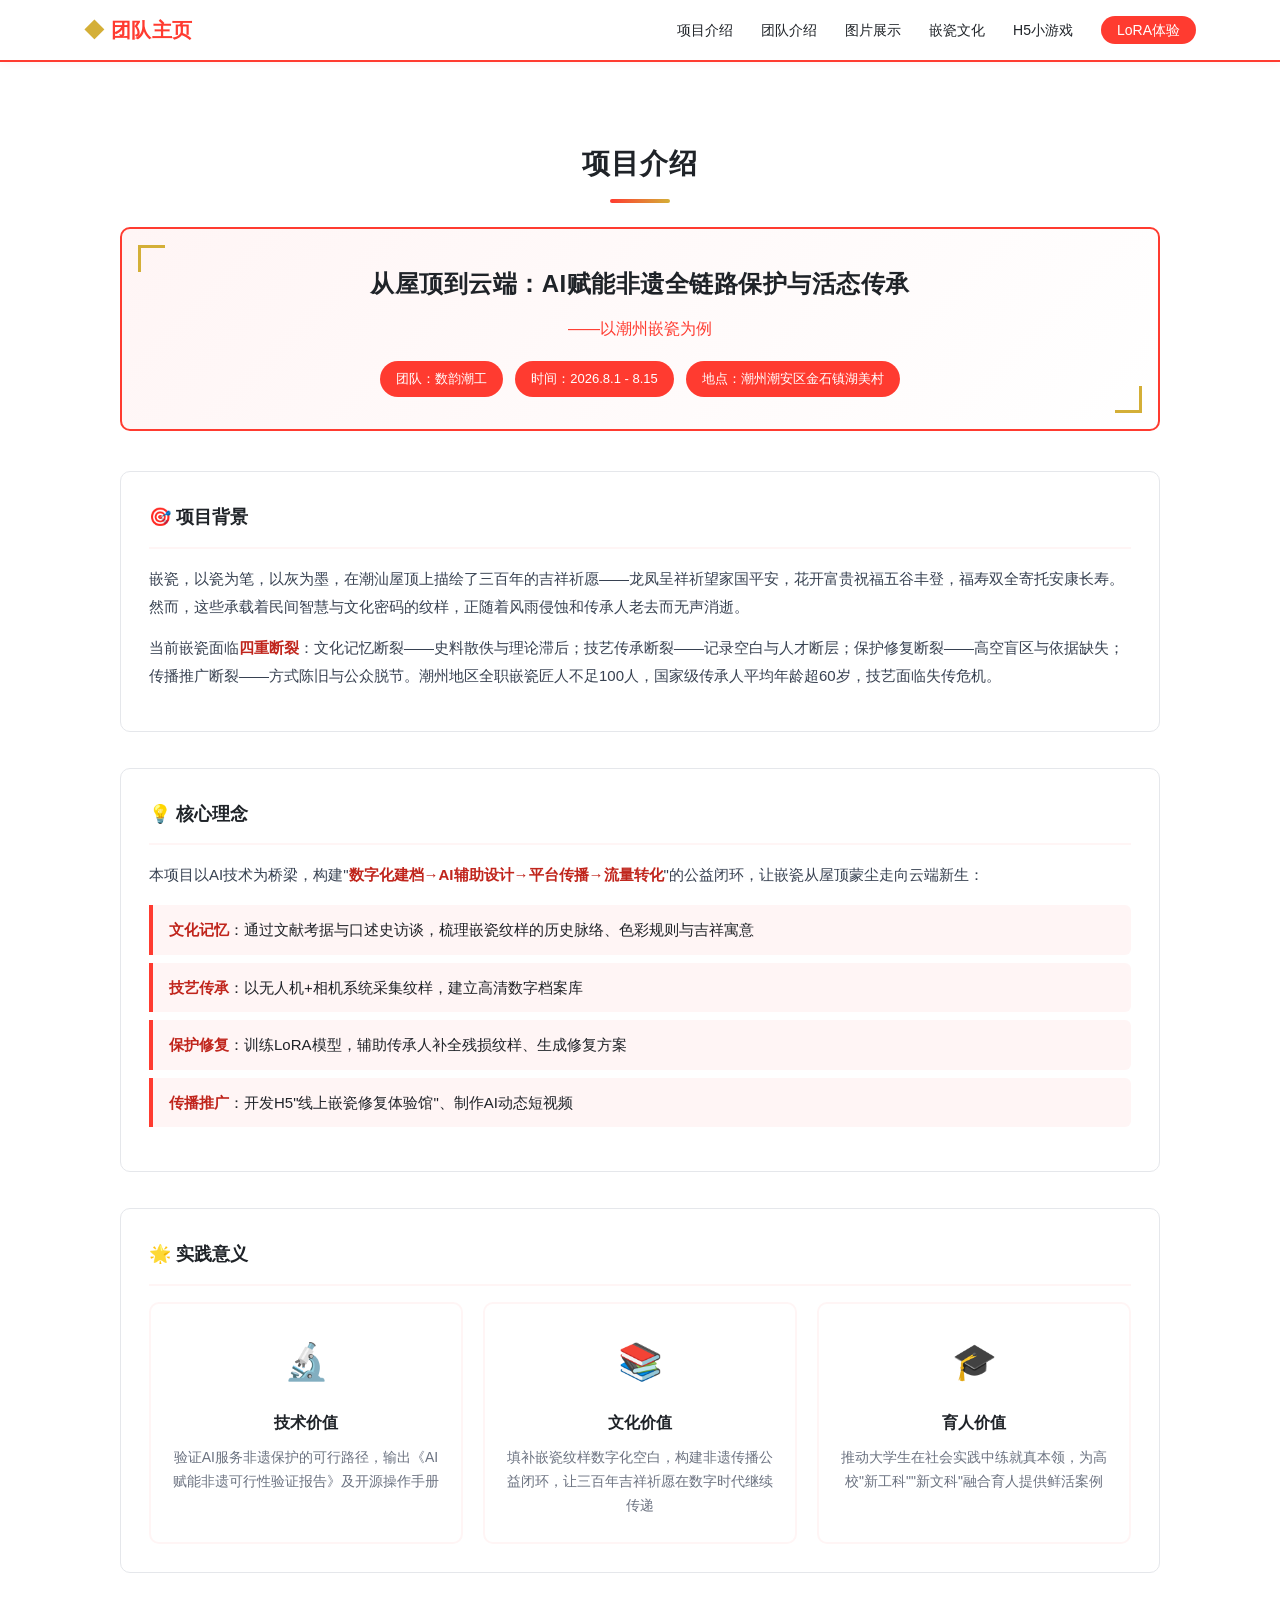
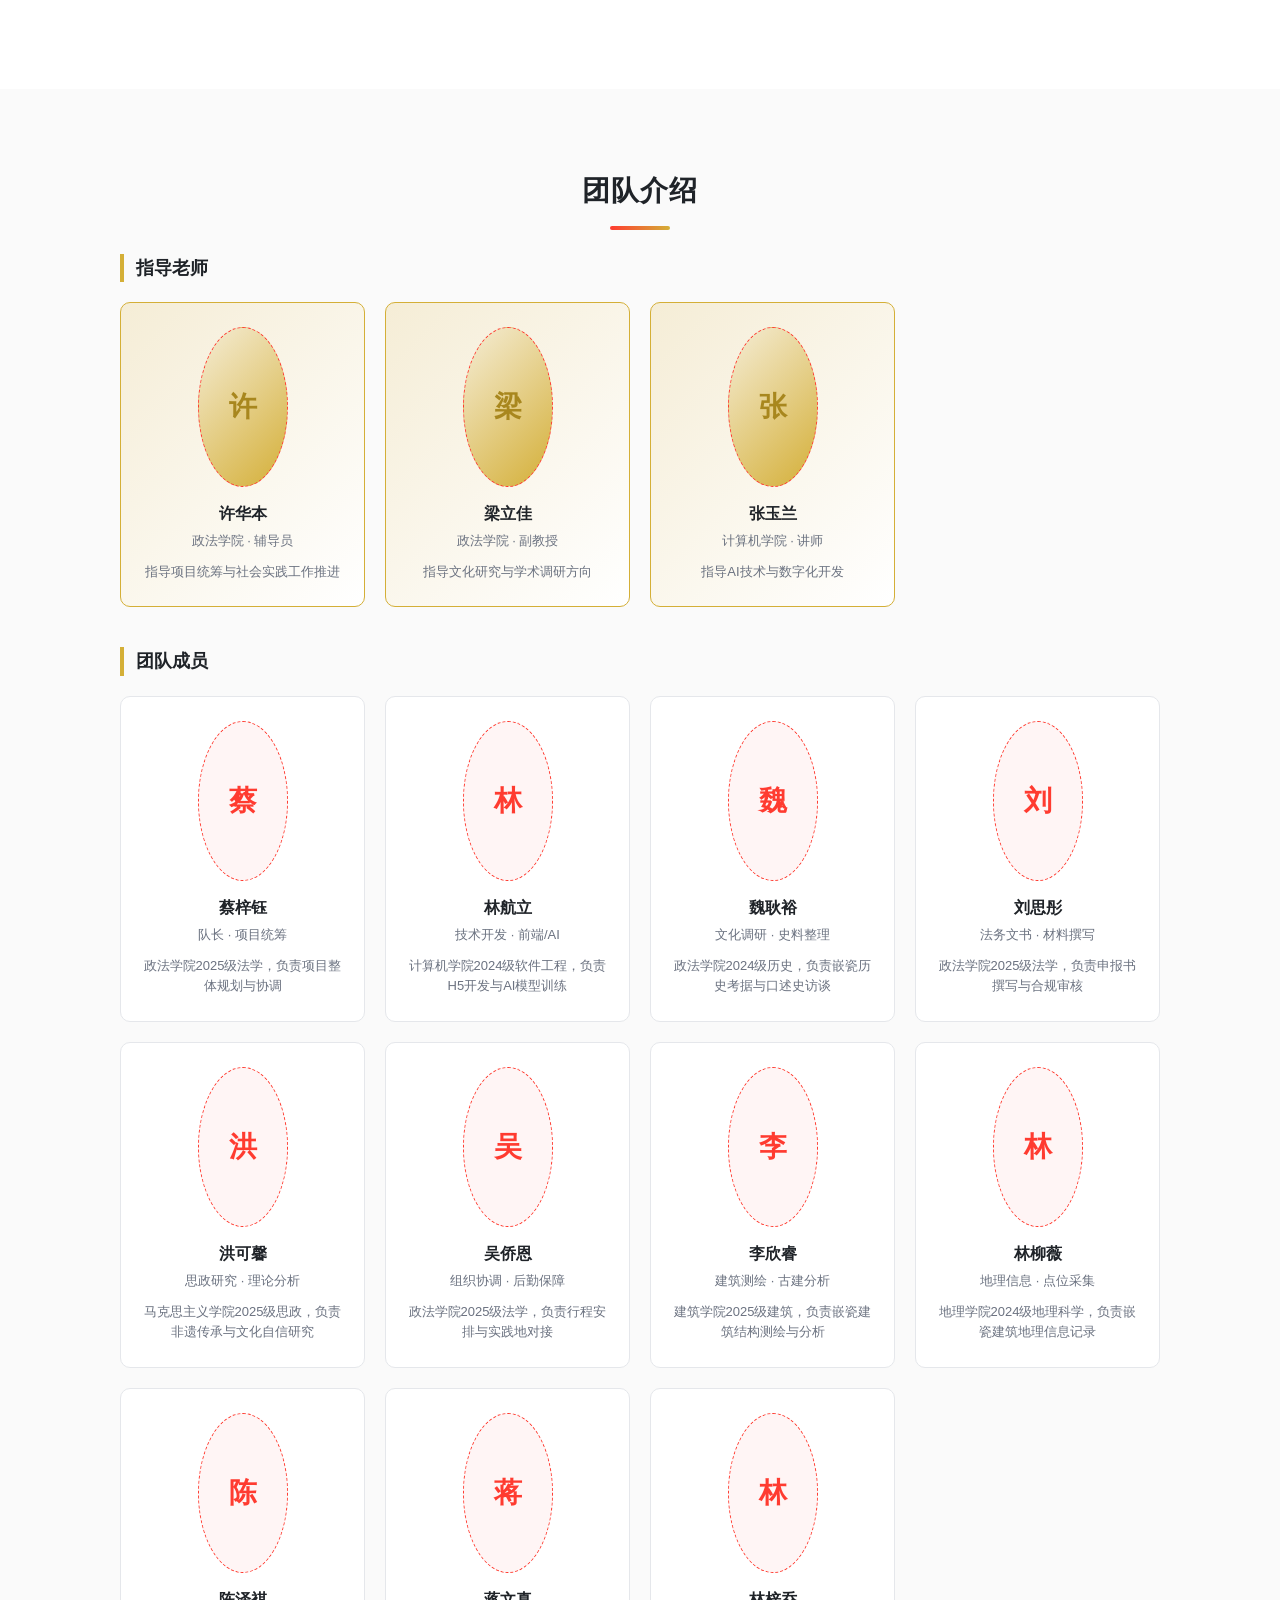
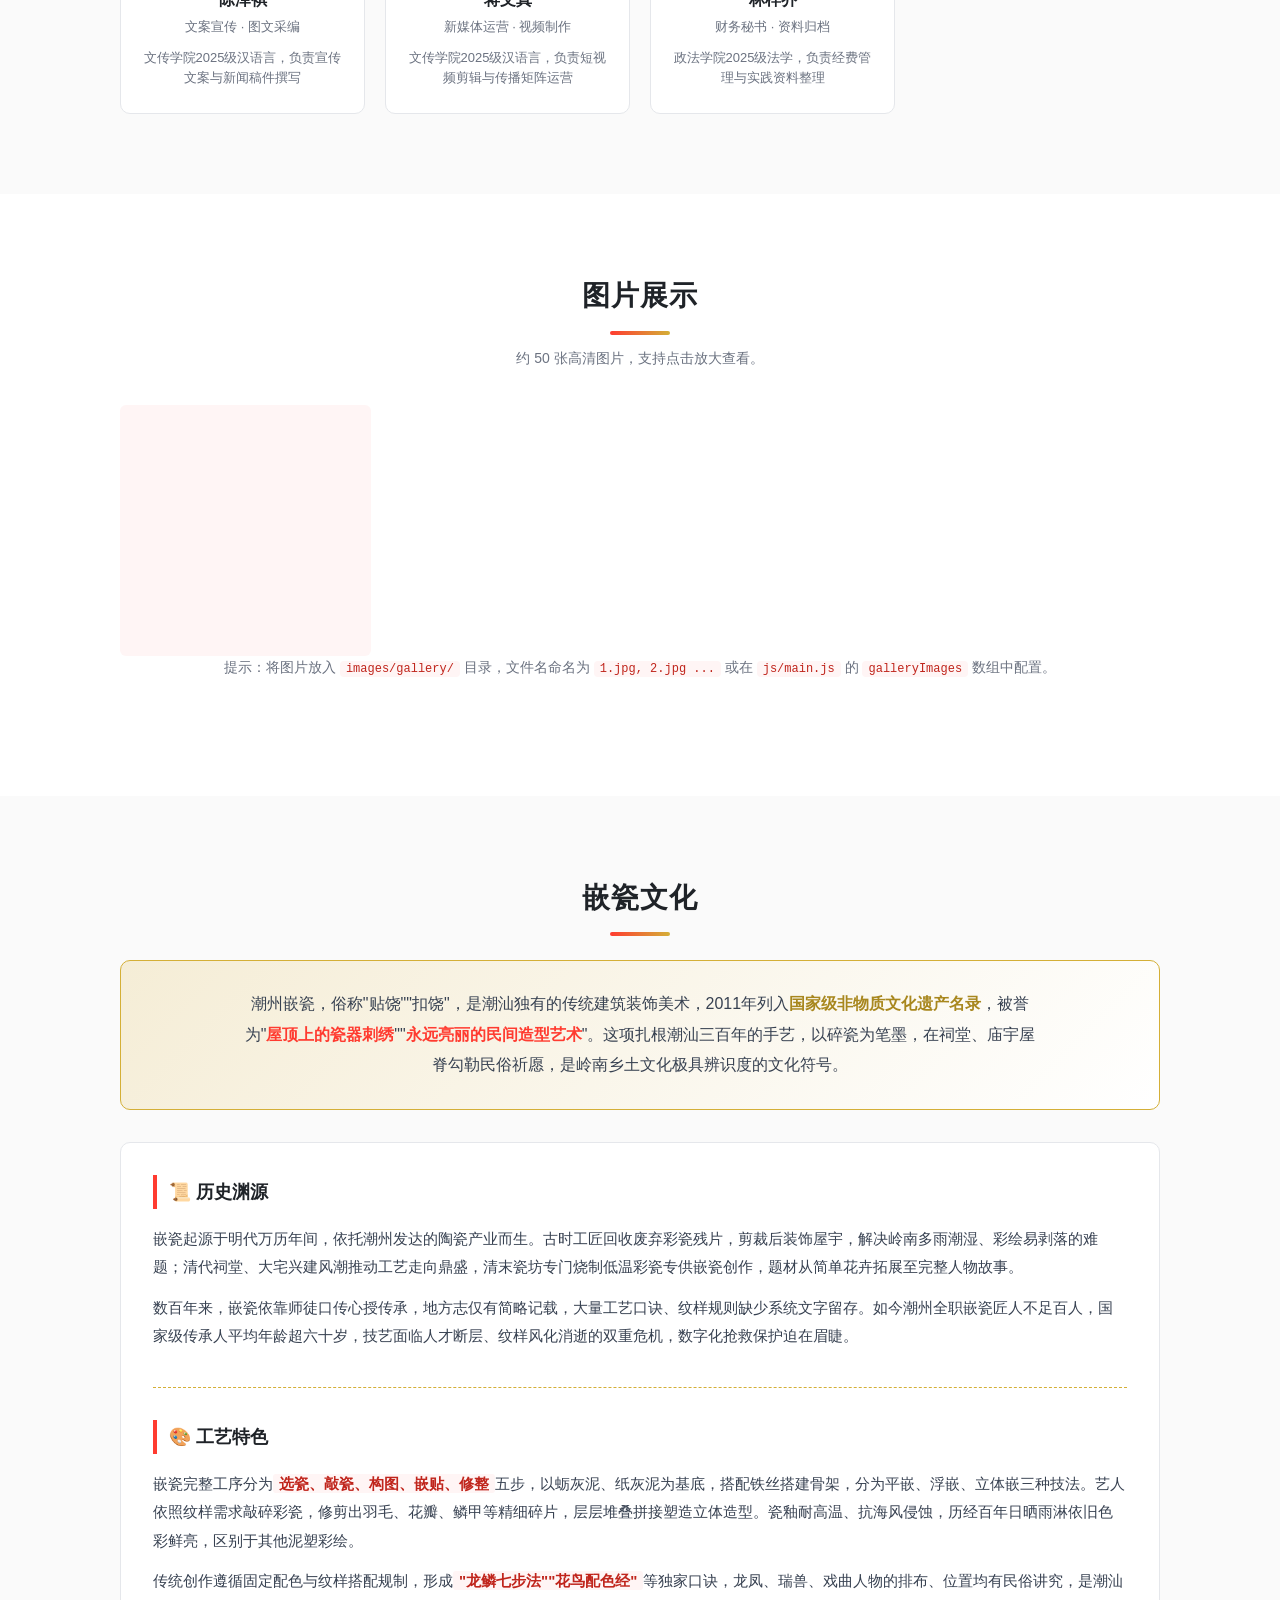
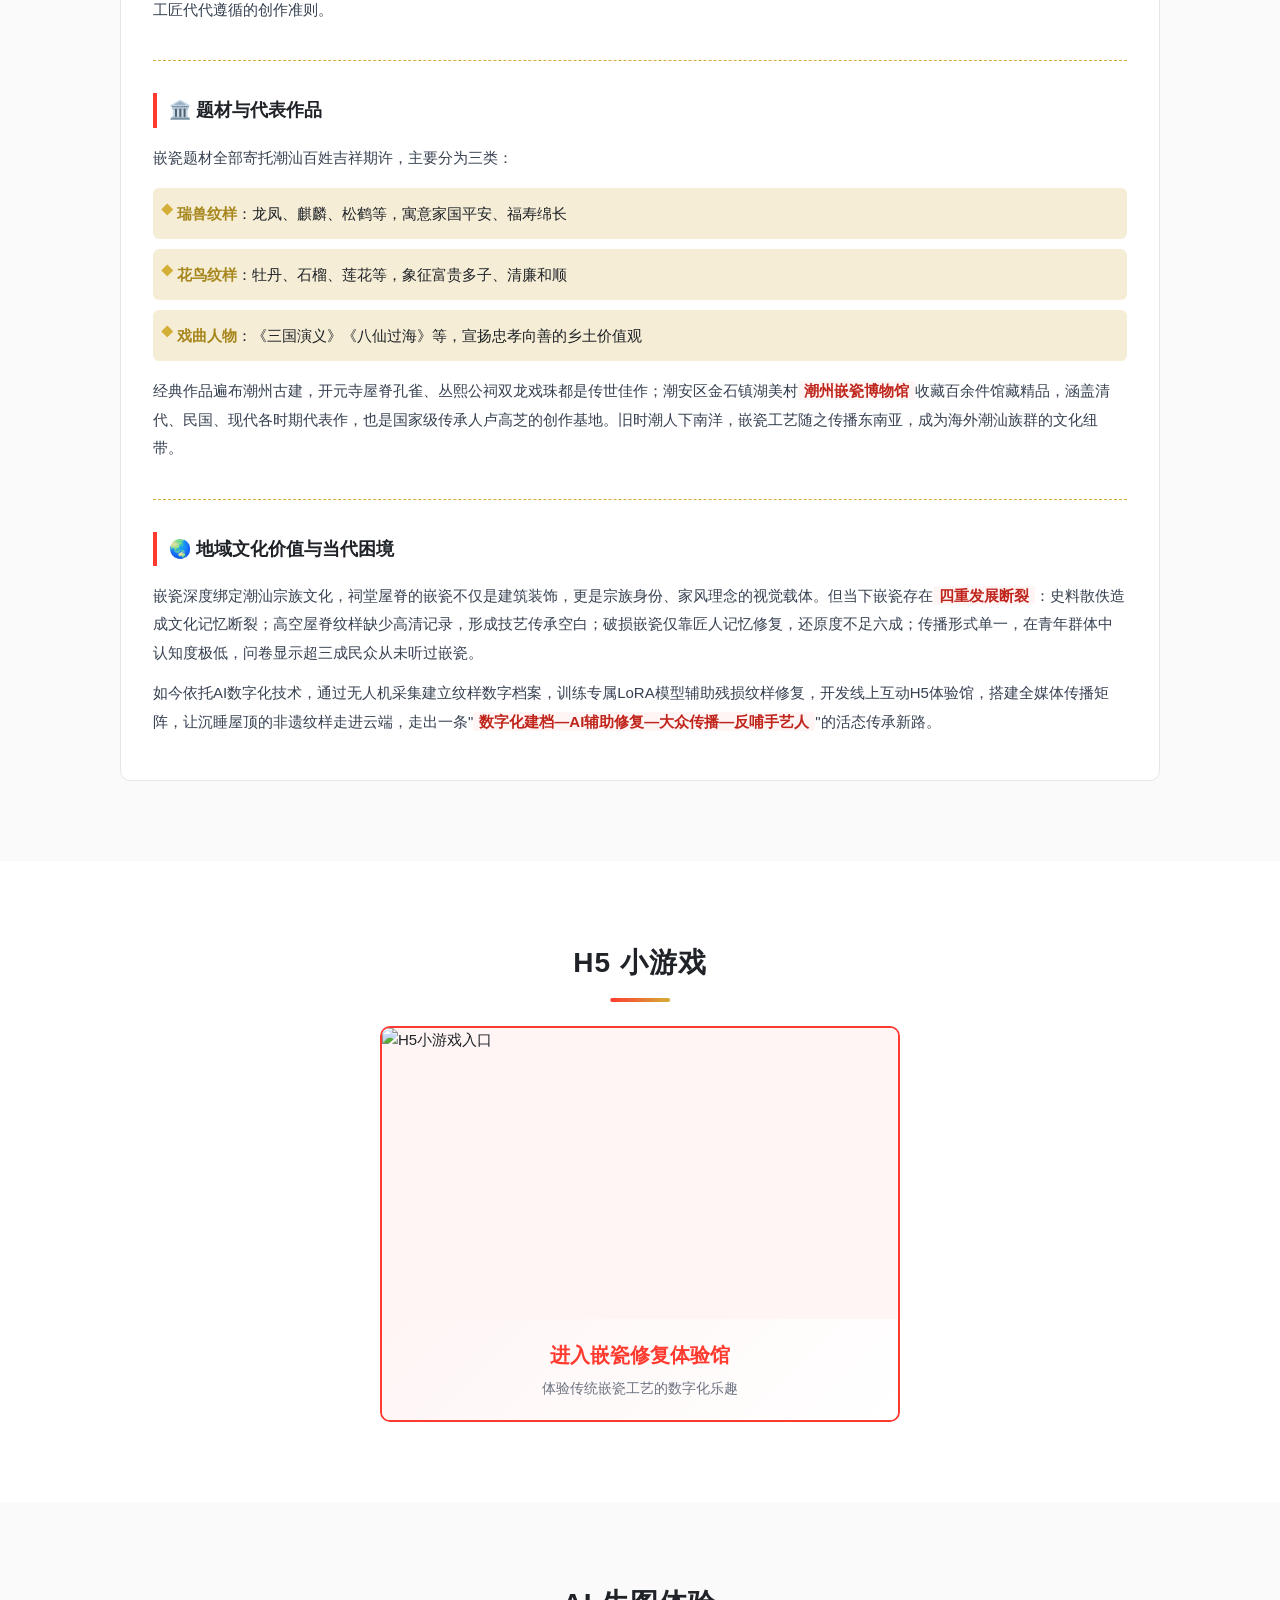
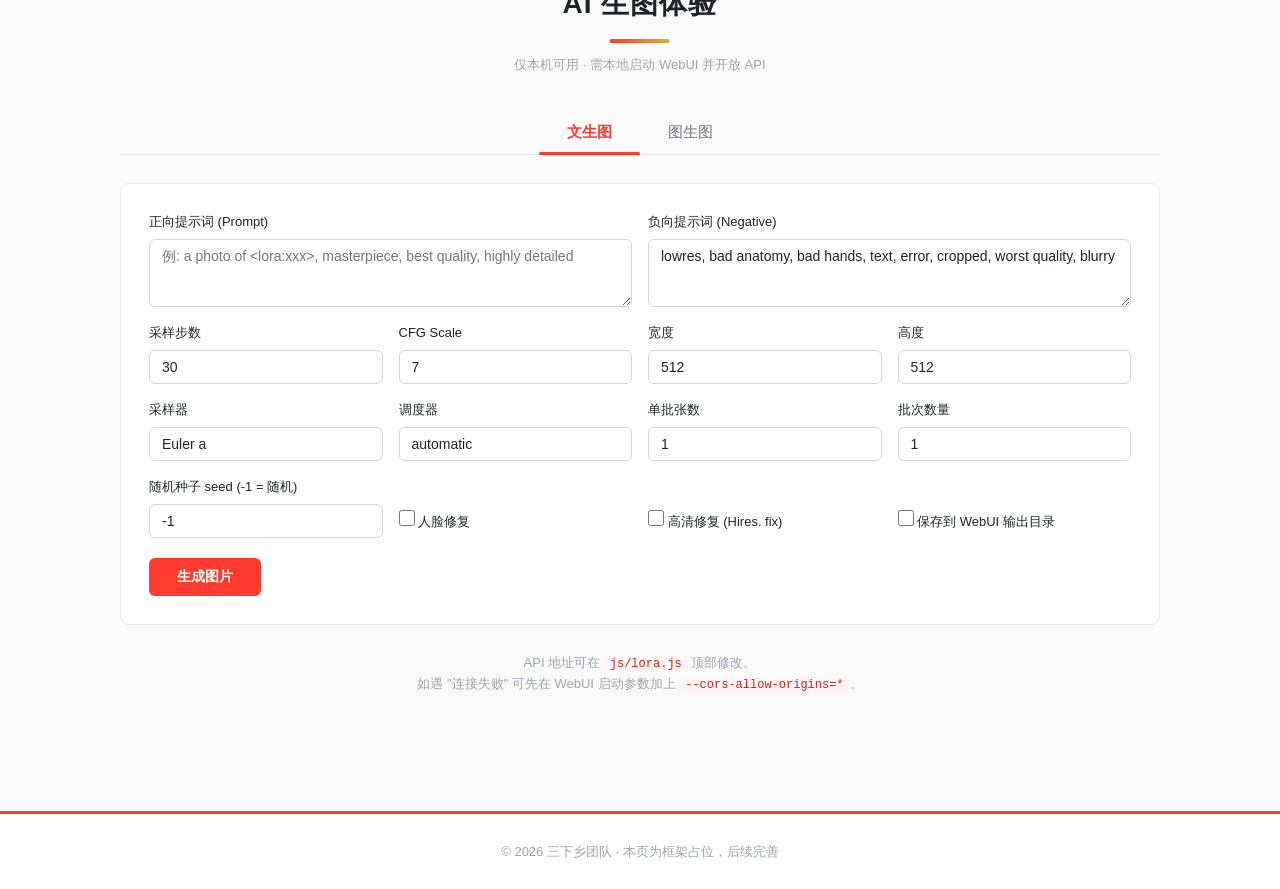
==== commit fb05254b: "feat: 网页整体美化 - 红金配色方案 + H5入口图片更新" ====
--- a/index.html
+++ b/index.html
@@ -180,9 +180,13 @@
                 <h2 class="section-title">H5 小游戏</h2>
                 <div class="section-content game-entry">
                     <a href="game/fix_game.html" class="game-card">
-                        <div class="game-icon">🎮</div>
-                        <h3>进入小游戏</h3>
-                        <p>【点击进入小游戏入口，具体游戏内容由 <code>game/fix_game.html</code> 实现。】</p>
+                        <div class="game-img-wrapper">
+                            <img src="https://shuyun-ci-img.oss-cn-shenzhen.aliyuncs.com/H5_start.PNG" alt="H5小游戏入口" class="game-img">
+                        </div>
+                        <div class="game-card-footer">
+                            <h3>进入嵌瓷修复体验馆</h3>
+                            <p>体验传统嵌瓷工艺的数字化乐趣</p>
+                        </div>
                     </a>
                 </div>
             </div>
--- a/css/style.css
+++ b/css/style.css
@@ -14,19 +14,33 @@
 }
 
 :root {
+    /* 主色调：白色 + 亮红色 + 金色点缀 */
     --bg: #ffffff;
-    --bg-soft: #f7f8fa;
+    --bg-soft: #fafafa;
     --border: #e5e7eb;
     --border-strong: #d1d5db;
     --text: #1f2328;
     --text-muted: #6b7280;
     --text-light: #9ca3af;
-    --primary: #2f6feb;
-    --primary-hover: #1f5ddc;
+    
+    /* 新主色：亮红色 */
+    --primary: #ff3b30;
+    --primary-hover: #e02e24;
+    --primary-soft: #fff5f5;
+    --primary-deep: #c0251c;
+    
+    /* 金色点缀 */
+    --gold: #d4af37;
+    --gold-light: #f5edd6;
+    --gold-dark: #a8871e;
+    
+    /* 功能色 */
     --success: #16a34a;
     --error: #dc2626;
-    --shadow-sm: 0 1px 2px rgba(0,0,0,0.04);
-    --shadow-md: 0 4px 12px rgba(0,0,0,0.06);
+    
+    /* 阴影 & 圆角 */
+    --shadow-sm: 0 1px 2px rgba(255,59,48,0.04);
+    --shadow-md: 0 4px 16px rgba(255,59,48,0.08);
     --radius: 10px;
     --radius-sm: 6px;
 }
@@ -53,9 +67,10 @@
     position: sticky;
     top: 0;
     z-index: 100;
-    background: rgba(255,255,255,0.92);
-    backdrop-filter: saturate(180%) blur(10px);
-    border-bottom: 1px solid var(--border);
+    background: rgba(255,255,255,0.95);
+    backdrop-filter: saturate(180%) blur(12px);
+    border-bottom: 2px solid var(--primary);
+    box-shadow: 0 2px 8px rgba(255,59,48,0.06);
 }
 
 .nav-container {
@@ -69,9 +84,16 @@
 }
 
 .nav-logo {
-    font-size: 18px;
+    font-size: 20px;
     font-weight: 700;
-    letter-spacing: 0.3px;
+    letter-spacing: 0.5px;
+    color: var(--primary);
+}
+
+.nav-logo::before {
+    content: "◆";
+    margin-right: 6px;
+    color: var(--gold);
 }
 
 .nav-menu {
@@ -82,6 +104,7 @@
 
 .nav-menu a {
     font-size: 14px;
+    font-weight: 500;
     color: var(--text);
     padding: 6px 0;
     border-bottom: 2px solid transparent;
@@ -91,6 +114,24 @@
 .nav-menu a:hover {
     color: var(--primary);
     border-bottom-color: var(--primary);
+}
+
+.nav-menu .nav-lora {
+    background: var(--primary);
+    color: #fff;
+    padding: 6px 16px;
+    border-radius: 20px;
+    border-bottom: none;
+    transition: background 0.2s ease;
+}
+
+.nav-menu .nav-lora:hover {
+    background: var(--primary-hover);
+    color: #fff;
+}
+
+.nav-menu .nav-lora:hover::after {
+    display: none;
 }
 
 .nav-toggle {
@@ -107,7 +148,7 @@
     display: block;
     width: 22px;
     height: 2px;
-    background: var(--text);
+    background: var(--primary);
     border-radius: 2px;
 }
 
@@ -133,7 +174,21 @@
     font-weight: 700;
     text-align: center;
     margin-bottom: 12px;
-    letter-spacing: 0.5px;
+    letter-spacing: 1px;
+    position: relative;
+    display: inline-block;
+    left: 50%;
+    transform: translateX(-50%);
+}
+
+.section-title::after {
+    content: "";
+    display: block;
+    width: 60px;
+    height: 4px;
+    background: linear-gradient(90deg, var(--primary), var(--gold));
+    margin: 12px auto 0;
+    border-radius: 2px;
 }
 
 .section-hint {
@@ -147,8 +202,8 @@
 .section-hint-muted { color: var(--text-light); font-size: 13px; }
 
 .section-hint code {
-    background: #eef2ff;
-    color: #3730a3;
+    background: var(--primary-soft);
+    color: var(--primary-deep);
     padding: 1px 6px;
     border-radius: 4px;
     font-size: 12px;
@@ -171,10 +226,10 @@
 .placeholder-text { font-style: italic; }
 
 .placeholder-img {
-    background: #f0f2f5;
-    border: 1px dashed var(--border-strong);
+    background: var(--primary-soft);
+    border: 1px dashed var(--primary);
     border-radius: var(--radius);
-    color: var(--text-muted);
+    color: var(--primary-deep);
     font-size: 13px;
     display: flex;
     align-items: center;
@@ -191,20 +246,20 @@
 .team-subtitle {
     font-size: 18px;
     font-weight: 600;
-    color: #1f2328;
+    color: var(--text);
     margin-bottom: 20px;
     padding-left: 12px;
-    border-left: 4px solid var(--primary);
+    border-left: 4px solid var(--gold);
 }
 
 #advisorsGrid .team-card {
-    background: linear-gradient(135deg, #fffbeb 0%, #fff 100%);
-    border-color: #fde68a;
+    background: linear-gradient(135deg, var(--gold-light) 0%, #fff 100%);
+    border-color: var(--gold);
 }
 
 #advisorsGrid .team-avatar {
-    background: linear-gradient(135deg, #fef3c7 0%, #fde68a 100%);
-    color: #92400e;
+    background: linear-gradient(135deg, var(--gold-light) 0%, var(--gold) 100%);
+    color: var(--gold-dark);
     font-size: 28px;
     font-weight: 600;
     display: flex;
@@ -224,12 +279,13 @@
     border-radius: var(--radius);
     padding: 24px 20px;
     text-align: center;
-    transition: transform 0.2s ease, box-shadow 0.2s ease;
+    transition: transform 0.2s ease, box-shadow 0.2s ease, border-color 0.2s ease;
 }
 
 .team-card:hover {
     transform: translateY(-3px);
     box-shadow: var(--shadow-md);
+    border-color: var(--primary);
 }
 
 .team-avatar {
@@ -238,7 +294,7 @@
     border-radius: 50%;
     margin: 0 auto 14px;
     overflow: hidden;
-    background: #eef2ff;
+    background: var(--primary-soft);
     color: var(--primary);
     font-size: 28px;
     font-weight: 600;
@@ -268,11 +324,11 @@
     overflow: hidden;
     border-radius: var(--radius-sm);
     cursor: pointer;
-    background: #f0f2f5;
+    background: var(--primary-soft);
     transition: transform 0.2s ease;
 }
 
-.gallery-item:hover { transform: scale(1.02); }
+.gallery-item:hover { transform: scale(1.05); box-shadow: var(--shadow-md); }
 
 .gallery-item img {
     width: 100%;
@@ -288,7 +344,7 @@
 .lightbox {
     position: fixed;
     inset: 0;
-    background: rgba(15, 23, 42, 0.9);
+    background: rgba(20, 20, 20, 0.92);
     display: none;
     align-items: center;
     justify-content: center;
@@ -302,22 +358,24 @@
     max-width: 100%;
     max-height: 100%;
     border-radius: 8px;
-    box-shadow: 0 8px 40px rgba(0,0,0,0.4);
+    box-shadow: 0 8px 40px rgba(255,59,48,0.3);
 }
 
 .lightbox-close {
     position: absolute;
     top: 20px; right: 24px;
-    background: rgba(255,255,255,0.1);
-    border: 1px solid rgba(255,255,255,0.2);
+    background: var(--primary);
+    border: none;
     color: #fff;
     font-size: 24px;
     cursor: pointer;
     line-height: 1;
-    padding: 4px 12px;
+    padding: 6px 14px;
     border-radius: 6px;
-}
-.lightbox-close:hover { background: rgba(255,255,255,0.2); }
+    transition: background 0.2s ease;
+}
+
+.lightbox-close:hover { background: var(--primary-hover); }
 
 /* ============================================================
    项目介绍
@@ -328,22 +386,42 @@
     text-align: center;
     margin-bottom: 40px;
     padding: 32px;
-    background: linear-gradient(135deg, #f8faff 0%, #eef2ff 100%);
+    background: linear-gradient(135deg, var(--primary-soft) 0%, #fff 100%);
     border-radius: var(--radius);
-    border: 1px solid #e0e7ff;
+    border: 2px solid var(--primary);
+    position: relative;
+}
+
+.project-header::before {
+    content: "";
+    position: absolute;
+    top: 16px; left: 16px;
+    width: 24px; height: 24px;
+    border-top: 3px solid var(--gold);
+    border-left: 3px solid var(--gold);
+}
+
+.project-header::after {
+    content: "";
+    position: absolute;
+    bottom: 16px; right: 16px;
+    width: 24px; height: 24px;
+    border-bottom: 3px solid var(--gold);
+    border-right: 3px solid var(--gold);
 }
 
 .project-name {
     font-size: 24px;
     font-weight: 700;
-    color: #1f2328;
+    color: var(--text);
     margin-bottom: 8px;
     letter-spacing: 0.5px;
 }
 
 .project-subtitle {
     font-size: 16px;
-    color: var(--text-muted);
+    color: var(--primary);
+    font-weight: 500;
     margin-bottom: 16px;
 }
 
@@ -357,11 +435,10 @@
 .meta-tag {
     display: inline-block;
     padding: 6px 16px;
-    background: #fff;
-    border: 1px solid #c7d2fe;
+    background: var(--primary);
+    color: #fff;
     border-radius: 20px;
     font-size: 13px;
-    color: var(--primary);
     font-weight: 500;
 }
 
@@ -371,20 +448,21 @@
     background: #fff;
     border: 1px solid var(--border);
     border-radius: var(--radius);
-    transition: box-shadow 0.2s ease;
+    transition: box-shadow 0.2s ease, transform 0.2s ease;
 }
 
 .project-section:hover {
     box-shadow: var(--shadow-md);
+    transform: translateY(-2px);
 }
 
 .project-section-title {
     font-size: 18px;
     font-weight: 600;
-    color: #1f2328;
+    color: var(--text);
     margin-bottom: 16px;
     padding-bottom: 12px;
-    border-bottom: 2px solid #eef2ff;
+    border-bottom: 2px solid var(--primary-soft);
 }
 
 .project-section p {
@@ -394,7 +472,7 @@
 }
 
 .project-section strong {
-    color: #1f2328;
+    color: var(--primary-deep);
 }
 
 .feature-list {
@@ -406,14 +484,14 @@
 .feature-list li {
     padding: 12px 16px;
     margin-bottom: 8px;
-    background: #f7f9ff;
+    background: var(--primary-soft);
     border-left: 4px solid var(--primary);
     border-radius: 0 var(--radius-sm) var(--radius-sm) 0;
     line-height: 1.7;
 }
 
 .feature-list li strong {
-    color: var(--primary);
+    color: var(--primary-deep);
 }
 
 .significance-grid {
@@ -426,16 +504,16 @@
 .significance-card {
     text-align: center;
     padding: 24px 16px;
-    background: #f8faff;
+    background: #fff;
     border-radius: var(--radius);
-    border: 1px solid #e5e7eb;
-    transition: transform 0.2s ease, box-shadow 0.2s ease;
+    border: 2px solid var(--primary-soft);
+    transition: transform 0.2s ease, box-shadow 0.2s ease, border-color 0.2s ease;
 }
 
 .significance-card:hover {
     transform: translateY(-3px);
     box-shadow: var(--shadow-md);
-    background: #fff;
+    border-color: var(--gold);
 }
 
 .significance-icon {
@@ -447,7 +525,7 @@
     font-size: 16px;
     font-weight: 600;
     margin-bottom: 8px;
-    color: #1f2328;
+    color: var(--text);
 }
 
 .significance-card p {
@@ -458,14 +536,14 @@
 }
 
 /* ============================================================
-   嵌瓷文化
+   嵌瓷文化（金色点缀）
    ============================================================ */
 .culture-intro {
     margin-bottom: 32px;
     padding: 28px;
-    background: linear-gradient(135deg, #fff9f0 0%, #fff5e6 100%);
+    background: linear-gradient(135deg, var(--gold-light) 0%, #fff 100%);
     border-radius: var(--radius);
-    border: 1px solid #fde7cd;
+    border: 1px solid var(--gold);
     text-align: center;
 }
 
@@ -478,13 +556,13 @@
 }
 
 .culture-lead strong {
-    color: #b45309;
+    color: var(--gold-dark);
 }
 
 .culture-lead em {
-    color: #d97706;
+    color: var(--primary);
     font-style: normal;
-    font-weight: 500;
+    font-weight: 600;
 }
 
 .culture-grid {
@@ -504,7 +582,7 @@
 .culture-block {
     margin-bottom: 32px;
     padding-bottom: 24px;
-    border-bottom: 1px dashed #e5e7eb;
+    border-bottom: 1px dashed var(--gold);
 }
 
 .culture-block:last-child {
@@ -516,10 +594,10 @@
 .culture-subtitle {
     font-size: 18px;
     font-weight: 600;
-    color: #1f2328;
+    color: var(--text);
     margin-bottom: 16px;
     padding-left: 12px;
-    border-left: 4px solid #d97706;
+    border-left: 4px solid var(--primary);
 }
 
 .culture-block p {
@@ -529,8 +607,8 @@
 }
 
 .culture-block strong {
-    color: #1f2328;
-    background: #fef3c7;
+    color: var(--primary-deep);
+    background: var(--primary-soft);
     padding: 1px 6px;
     border-radius: 3px;
 }
@@ -544,7 +622,7 @@
 .culture-list li {
     padding: 12px 16px;
     margin-bottom: 10px;
-    background: #fffbeb;
+    background: var(--gold-light);
     border-radius: var(--radius-sm);
     line-height: 1.8;
     position: relative;
@@ -552,15 +630,16 @@
 }
 
 .culture-list li::before {
-    content: "•";
+    content: "◆";
     position: absolute;
-    left: 10px;
-    color: #d97706;
+    left: 8px;
+    color: var(--gold);
+    font-size: 12px;
     font-weight: bold;
 }
 
 .culture-list li strong {
-    color: #92400e;
+    color: var(--gold-dark);
     background: none;
     padding: 0;
 }
@@ -572,24 +651,54 @@
 
 .game-card {
     display: block;
-    padding: 48px 56px;
     background: #fff;
-    border: 1px solid var(--border);
+    border: 2px solid var(--primary);
     border-radius: var(--radius);
-    text-align: center;
+    overflow: hidden;
     transition: transform 0.2s ease, box-shadow 0.2s ease;
-    max-width: 420px;
+    max-width: 520px;
     width: 100%;
 }
 
 .game-card:hover {
     transform: translateY(-3px);
-    box-shadow: var(--shadow-md);
-}
-
-.game-icon { font-size: 48px; margin-bottom: 16px; }
-.game-card h3 { font-size: 20px; margin-bottom: 10px; }
-.game-card p  { font-size: 14px; color: var(--text-muted); }
+    box-shadow: 0 8px 24px rgba(255,59,48,0.18);
+}
+
+.game-img-wrapper {
+    width: 100%;
+    aspect-ratio: 16 / 9;
+    overflow: hidden;
+    background: var(--primary-soft);
+}
+
+.game-img {
+    width: 100%;
+    height: 100%;
+    object-fit: cover;
+    display: block;
+    transition: transform 0.3s ease;
+}
+
+.game-card:hover .game-img {
+    transform: scale(1.05);
+}
+
+.game-card-footer {
+    padding: 20px 24px;
+    text-align: center;
+    background: linear-gradient(135deg, var(--primary-soft) 0%, #fff 100%);
+    border-top: 1px solid var(--primary-soft);
+}
+
+.game-card-footer h3 { 
+    font-size: 20px; 
+    margin-bottom: 6px; 
+    color: var(--primary);
+    font-weight: 700;
+}
+
+.game-card-footer p  { font-size: 14px; color: var(--text-muted); margin: 0; }
 
 /* ============================================================
    AI 生图模块：Tab 切换 + 表单
@@ -625,7 +734,7 @@
     content: "";
     position: absolute;
     left: 0; right: 0; bottom: -1px;
-    height: 2px;
+    height: 3px;
     background: var(--primary);
     border-radius: 2px;
 }
@@ -652,10 +761,10 @@
 }
 
 .field-grid.hr-panel {
-    background: #f7f9ff;
+    background: var(--primary-soft);
     padding: 18px;
     border-radius: var(--radius-sm);
-    border: 1px dashed #c7d2fe;
+    border: 1px dashed var(--primary);
 }
 
 .field {
@@ -697,7 +806,7 @@
 .field select:focus {
     outline: none;
     border-color: var(--primary);
-    box-shadow: 0 0 0 3px rgba(47,111,235,0.15);
+    box-shadow: 0 0 0 3px rgba(255,59,48,0.15);
 }
 
 .field-check {
@@ -725,8 +834,8 @@
 }
 
 .upload-box {
-    background: #fafbff;
-    border: 2px dashed #c7d2fe;
+    background: var(--primary-soft);
+    border: 2px dashed var(--primary);
     border-radius: var(--radius);
     padding: 18px;
     min-height: 140px;
@@ -740,8 +849,8 @@
 }
 
 .upload-box:hover {
-    background: #f1f5ff;
-    border-color: var(--primary);
+    background: #fff;
+    border-color: var(--primary-hover);
 }
 
 .upload-box input[type="file"] { display: none; }
@@ -795,10 +904,13 @@
     border-radius: var(--radius-sm);
     cursor: pointer;
     font-family: inherit;
-    transition: background 0.15s ease, transform 0.1s ease;
-}
-
-.btn-primary:hover { background: var(--primary-hover); }
+    transition: background 0.15s ease, transform 0.1s ease, box-shadow 0.15s ease;
+}
+
+.btn-primary:hover { 
+    background: var(--primary-hover); 
+    box-shadow: 0 4px 12px rgba(255,59,48,0.3);
+}
 
 .btn-primary:active { transform: translateY(1px); }
 
@@ -868,7 +980,7 @@
 .result-card img {
     width: 100%;
     display: block;
-    background: #f0f2f5;
+    background: var(--primary-soft);
 }
 
 .result-actions {
@@ -880,16 +992,17 @@
 .btn-download {
     font-size: 13px;
     color: var(--primary);
-    border: 1px solid #c7d2fe;
-    background: #eef2ff;
+    border: 1px solid var(--primary);
+    background: #fff;
     padding: 5px 14px;
     border-radius: var(--radius-sm);
     text-decoration: none;
-    transition: background 0.15s ease;
+    transition: background 0.15s ease, color 0.15s ease;
 }
 
 .btn-download:hover {
-    background: #dde5ff;
+    background: var(--primary);
+    color: #fff;
 }
 
 /* ============================================================
@@ -905,8 +1018,12 @@
     text-align: center;
     font-size: 13px;
     color: var(--text-light);
-    border-top: 1px solid var(--border);
+    border-top: 3px solid var(--primary);
     background: #fff;
+}
+
+.site-footer p {
+    margin: 0;
 }
 
 /* ============================================================
@@ -945,6 +1062,7 @@
     .nav-menu li { border-bottom: 1px solid var(--border); }
     .nav-menu li:last-child { border-bottom: none; }
     .nav-menu a { display: block; padding: 14px 0; font-size: 15px; min-height: 44px; }
+    .nav-menu .nav-lora { text-align: center; margin-top: 8px; }
 
     .team-grid { grid-template-columns: repeat(2, 1fr); gap: 12px; }
     .gallery-grid { grid-template-columns: repeat(2, 1fr); gap: 8px; }
@@ -966,8 +1084,9 @@
         min-height: 88px;
     }
     .btn-primary { min-height: 48px; font-size: 15px; padding: 12px 22px; }
-    .game-card { padding: 28px 20px; }
-    .game-icon { font-size: 40px; }
+    .game-card { max-width: 100%; }
+    .game-card-footer { padding: 16px 18px; }
+    .game-card-footer h3 { font-size: 17px; }
 
     /* 移动端项目介绍 */
     .project-header { padding: 24px 16px; }
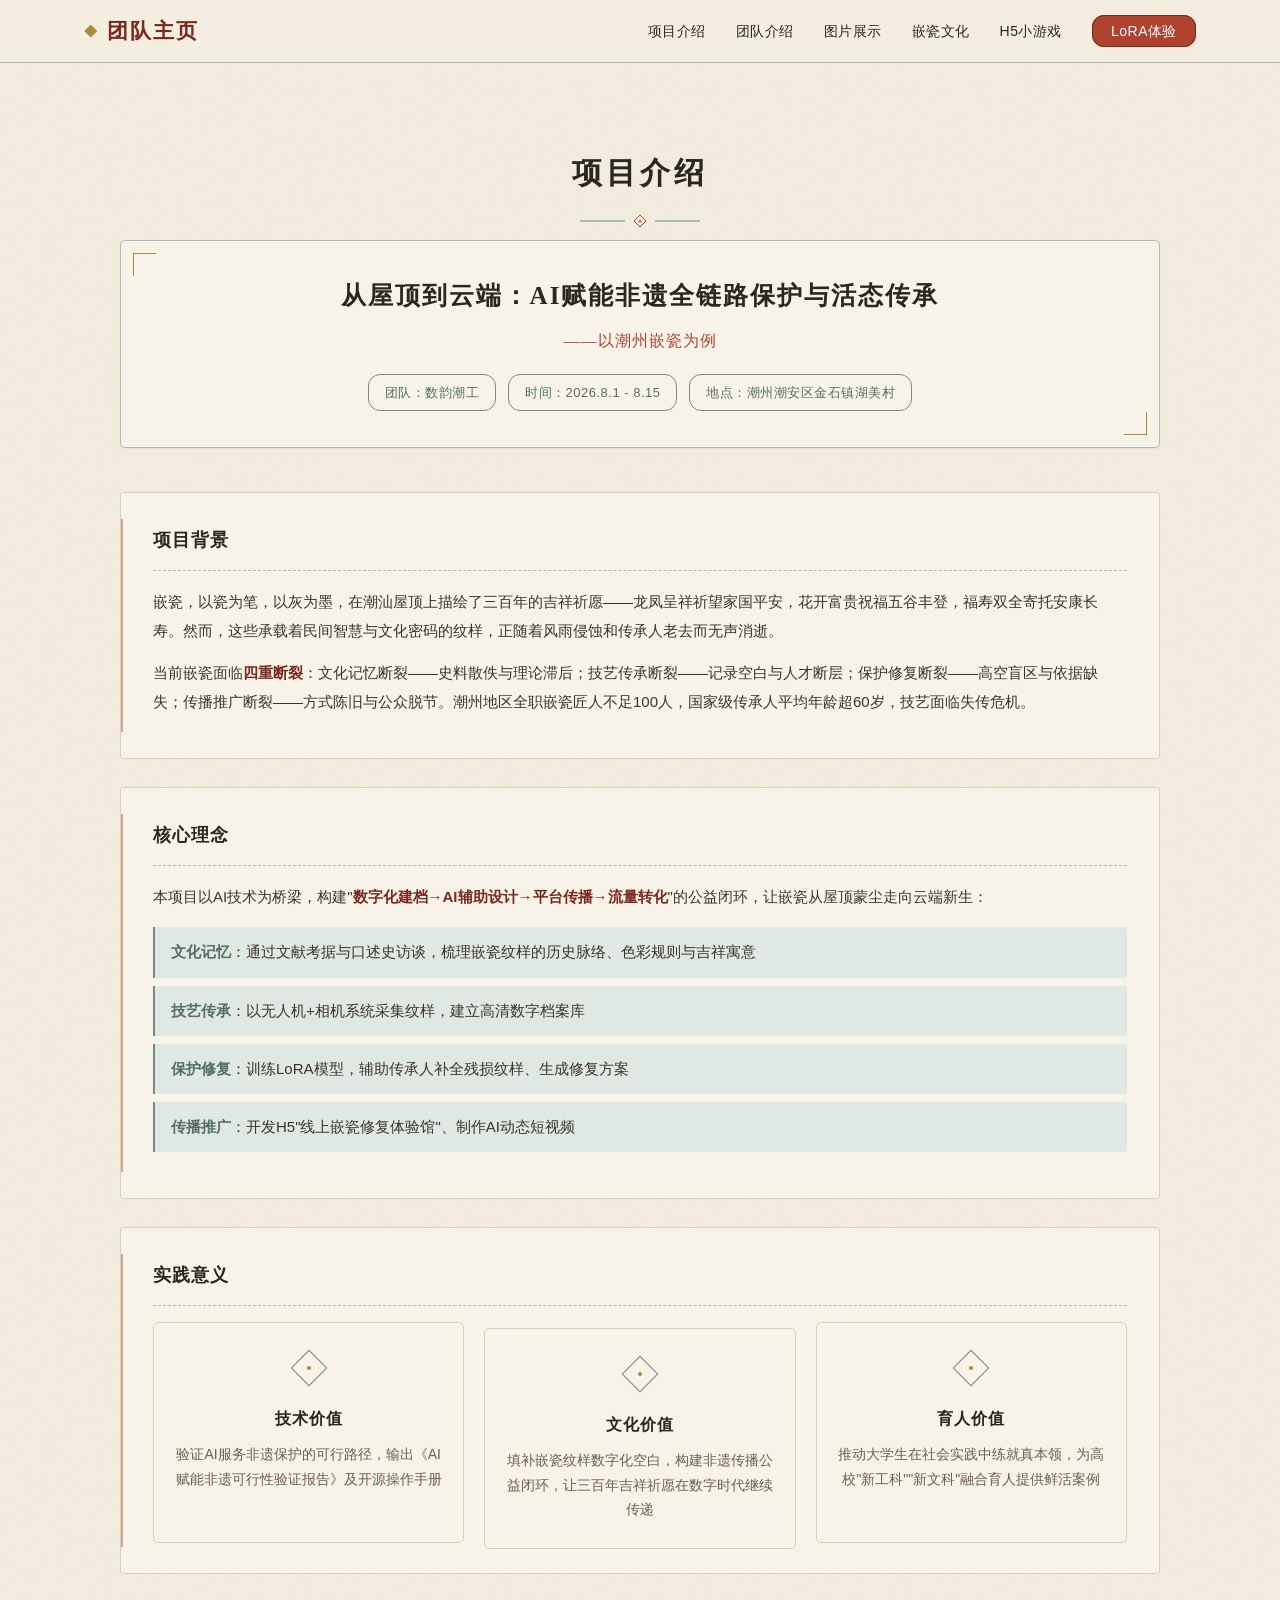
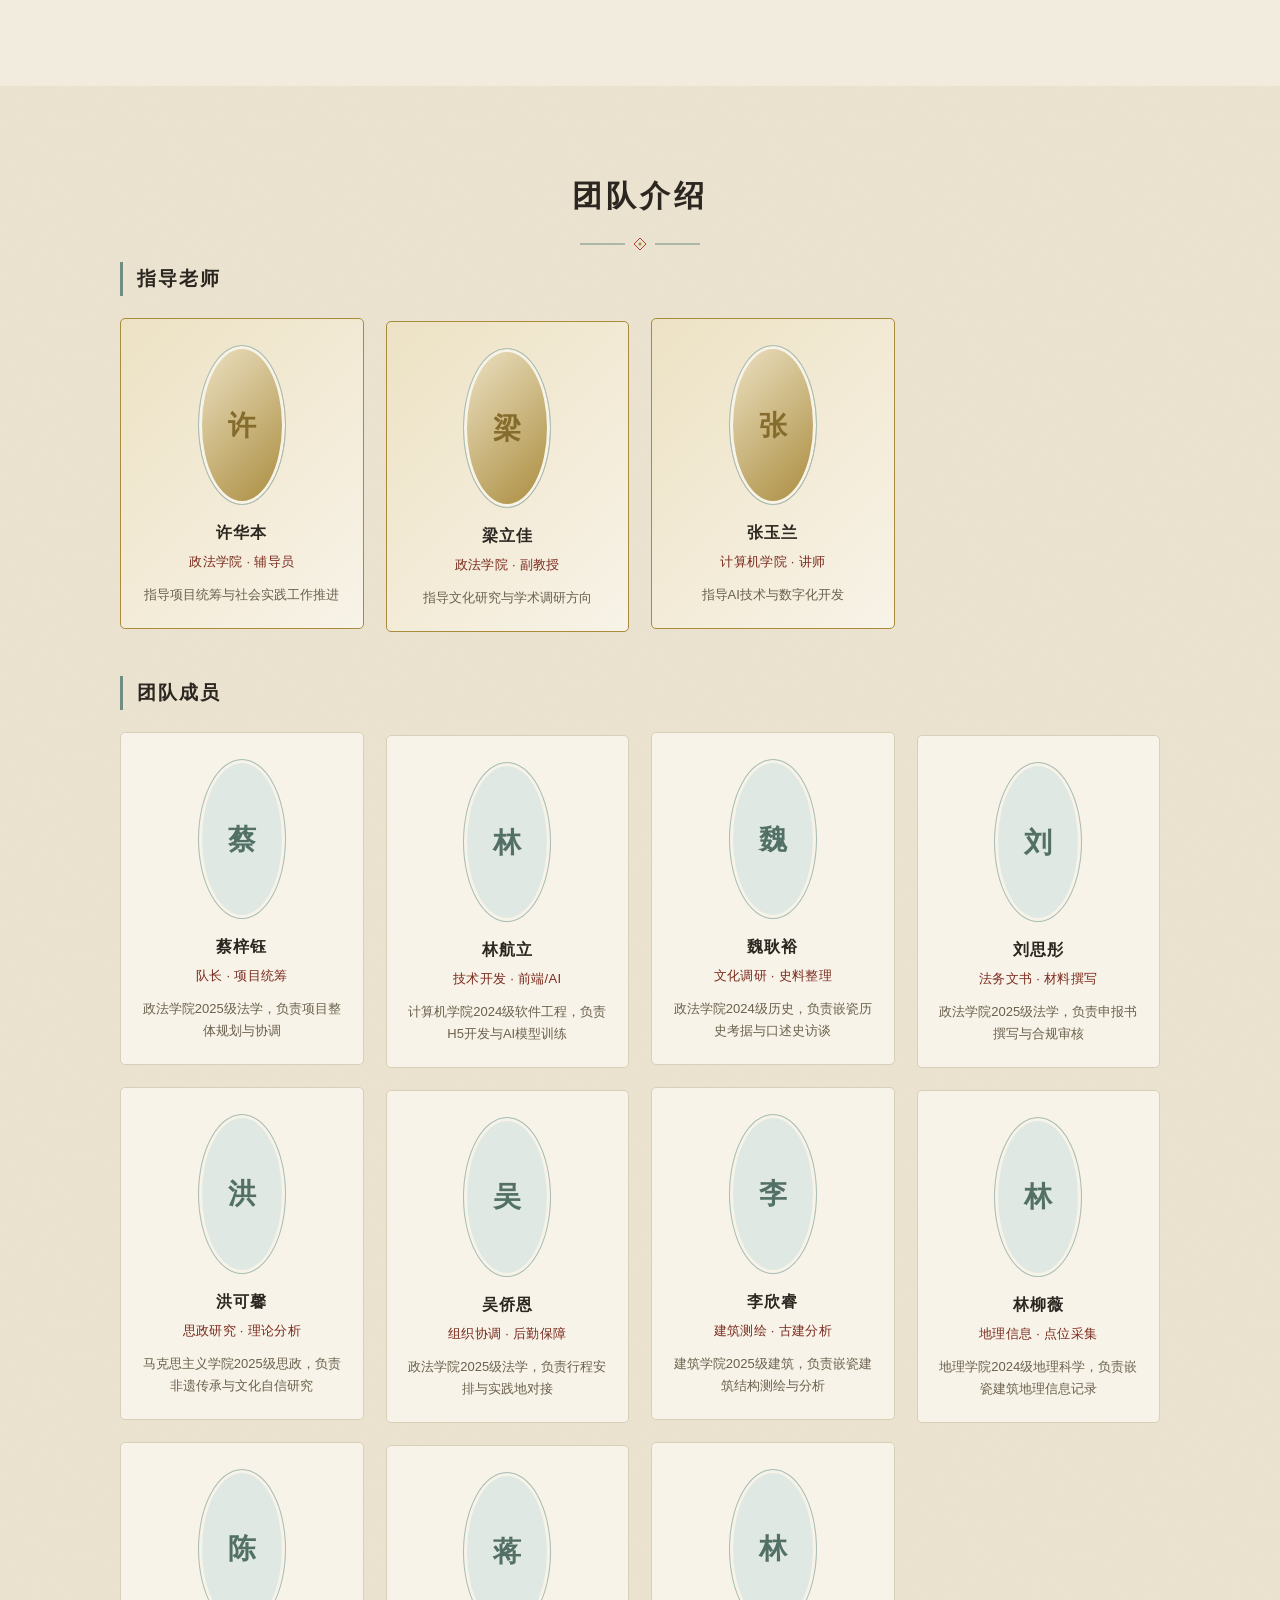
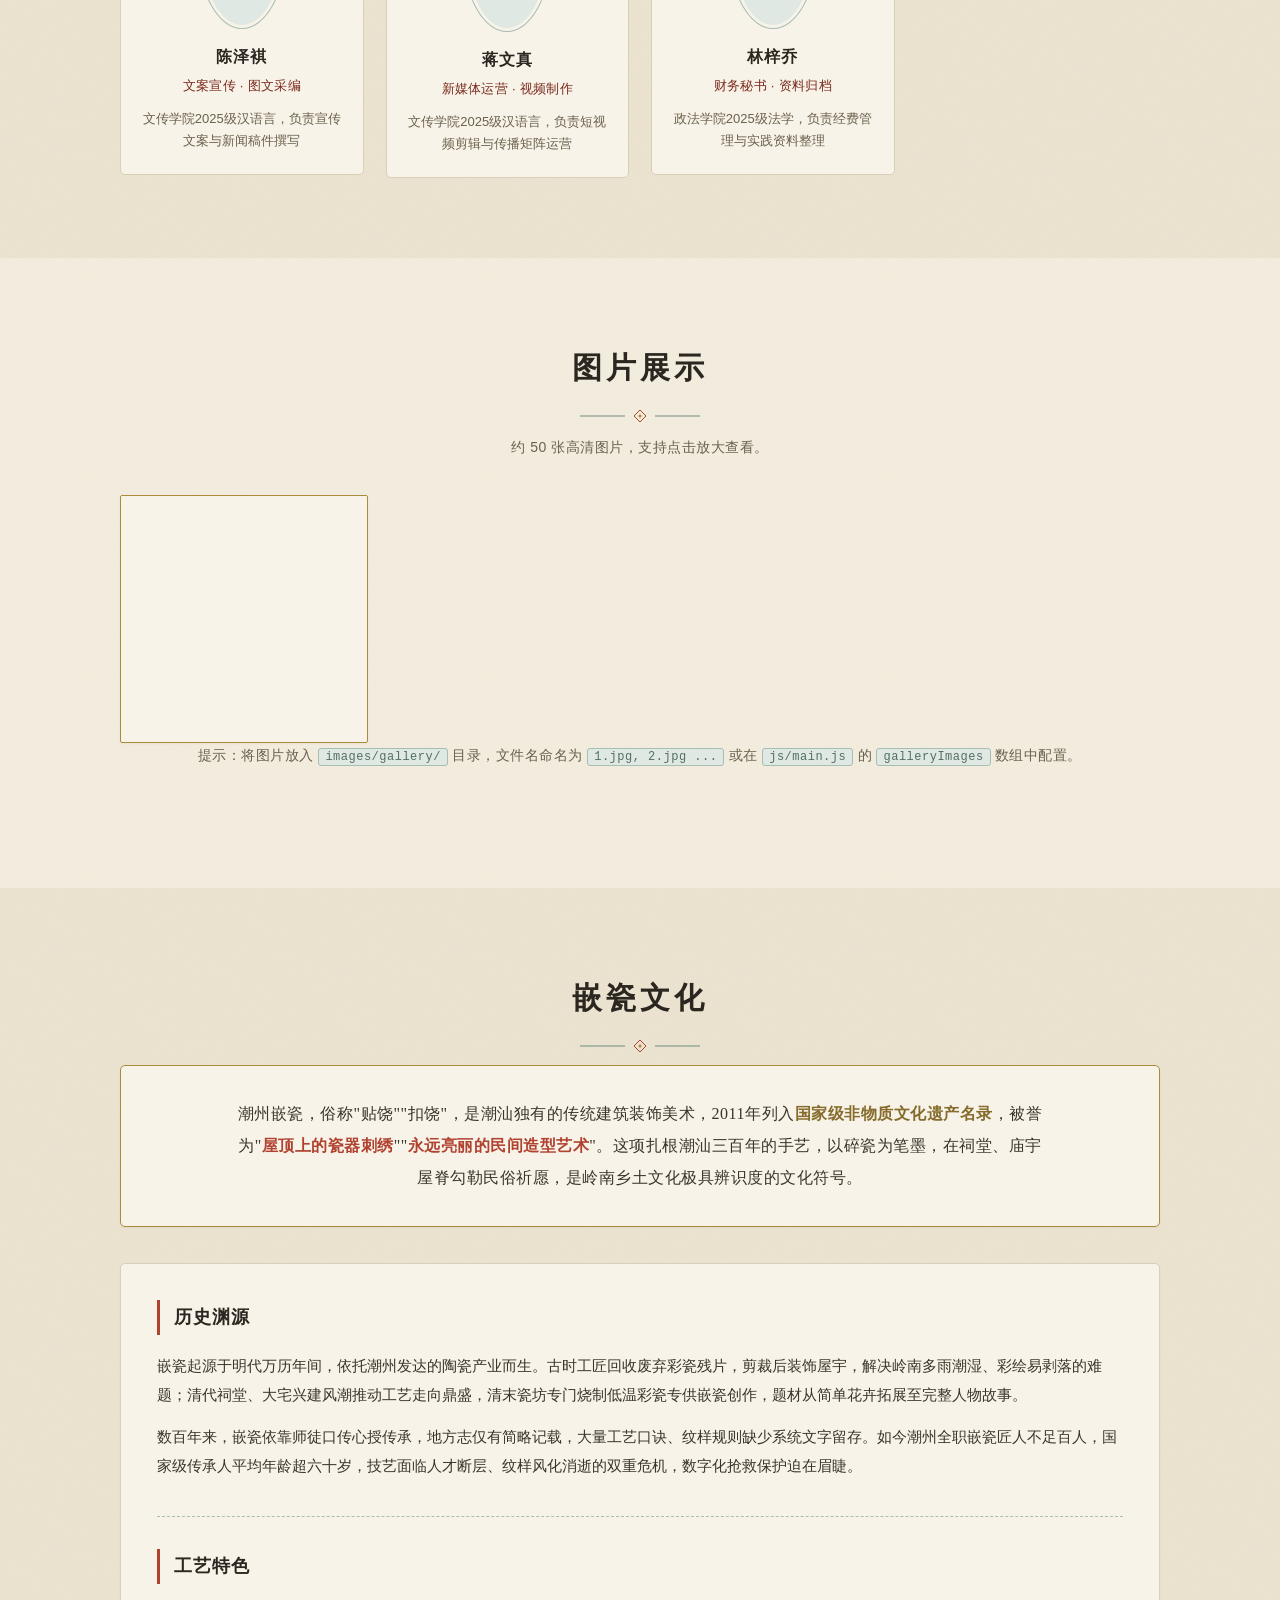
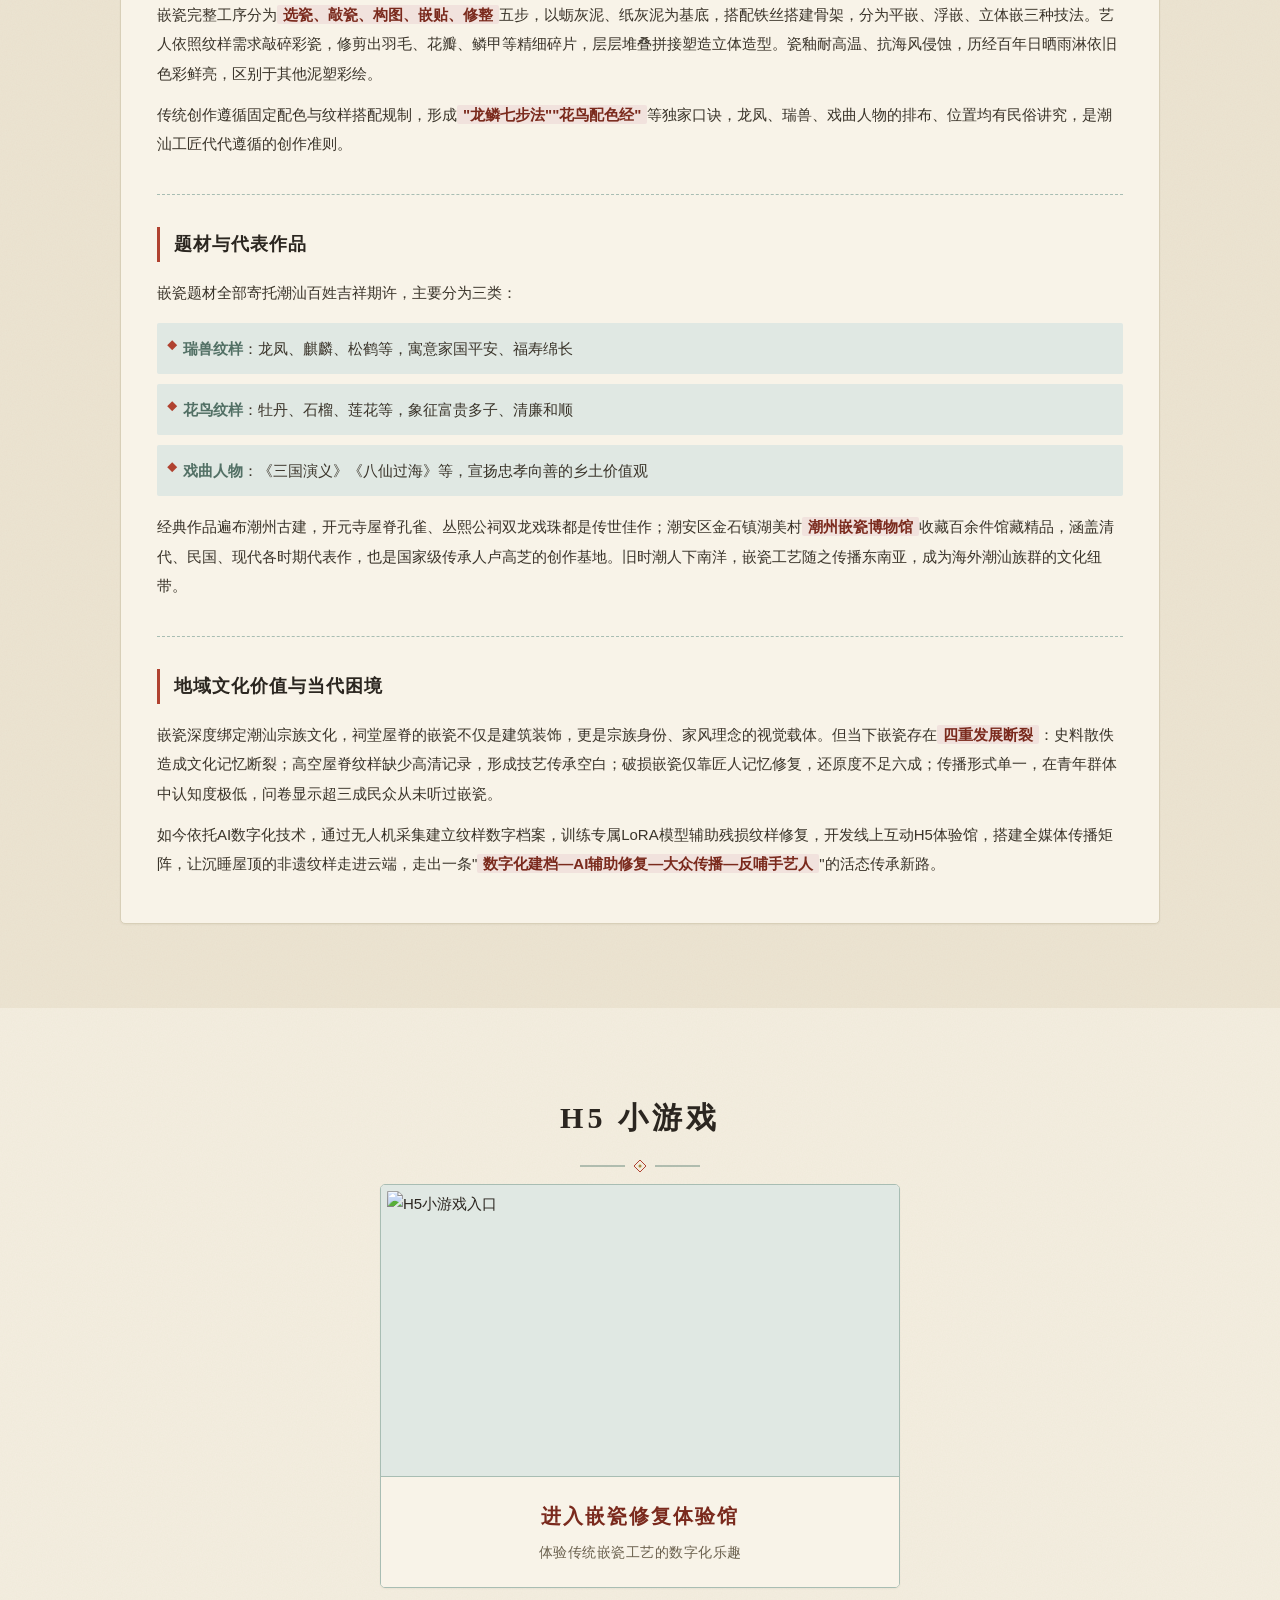
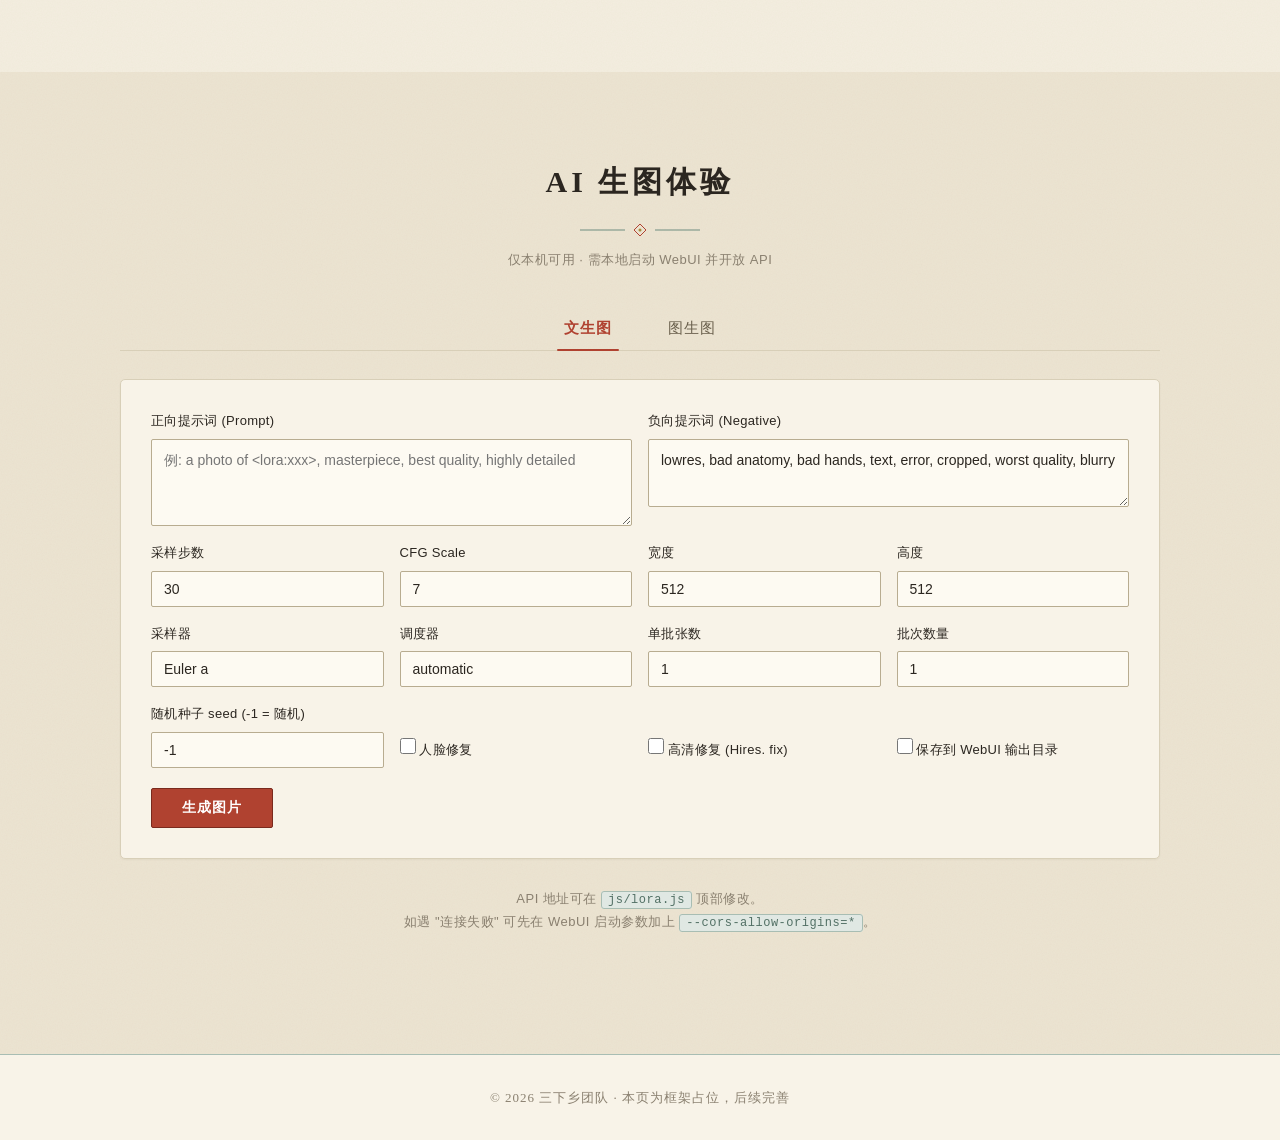
==== commit 2abf2eab: "feat: 网页整体风格优化 - 温润中式文艺风 + 滚动渐显动效 - 配色：由红金高饱和改为青瓷青 + 古意朱砂 + 浅米白宣纸 - 背景：宣纸噪点纹理，差异化圆角，衬线宋体标题 - 装饰：极简瓷纹" ====
--- a/index.html
+++ b/index.html
@@ -42,13 +42,13 @@
                     </div>
 
                     <div class="project-section">
-                        <h4 class="project-section-title">🎯 项目背景</h4>
+                        <h4 class="project-section-title">项目背景</h4>
                         <p>嵌瓷，以瓷为笔，以灰为墨，在潮汕屋顶上描绘了三百年的吉祥祈愿——龙凤呈祥祈望家国平安，花开富贵祝福五谷丰登，福寿双全寄托安康长寿。然而，这些承载着民间智慧与文化密码的纹样，正随着风雨侵蚀和传承人老去而无声消逝。</p>
                         <p>当前嵌瓷面临<strong>四重断裂</strong>：文化记忆断裂——史料散佚与理论滞后；技艺传承断裂——记录空白与人才断层；保护修复断裂——高空盲区与依据缺失；传播推广断裂——方式陈旧与公众脱节。潮州地区全职嵌瓷匠人不足100人，国家级传承人平均年龄超60岁，技艺面临失传危机。</p>
                     </div>
 
                     <div class="project-section">
-                        <h4 class="project-section-title">💡 核心理念</h4>
+                        <h4 class="project-section-title">核心理念</h4>
                         <p>本项目以AI技术为桥梁，构建"<strong>数字化建档→AI辅助设计→平台传播→流量转化</strong>"的公益闭环，让嵌瓷从屋顶蒙尘走向云端新生：</p>
                         <ul class="feature-list">
                             <li><strong>文化记忆</strong>：通过文献考据与口述史访谈，梳理嵌瓷纹样的历史脉络、色彩规则与吉祥寓意</li>
@@ -59,20 +59,20 @@
                     </div>
 
                     <div class="project-section">
-                        <h4 class="project-section-title">🌟 实践意义</h4>
+                        <h4 class="project-section-title">实践意义</h4>
                         <div class="significance-grid">
                             <div class="significance-card">
-                                <div class="significance-icon">🔬</div>
+                                <div class="significance-icon"></div>
                                 <h5>技术价值</h5>
                                 <p>验证AI服务非遗保护的可行路径，输出《AI赋能非遗可行性验证报告》及开源操作手册</p>
                             </div>
                             <div class="significance-card">
-                                <div class="significance-icon">📚</div>
+                                <div class="significance-icon"></div>
                                 <h5>文化价值</h5>
                                 <p>填补嵌瓷纹样数字化空白，构建非遗传播公益闭环，让三百年吉祥祈愿在数字时代继续传递</p>
                             </div>
                             <div class="significance-card">
-                                <div class="significance-icon">🎓</div>
+                                <div class="significance-icon"></div>
                                 <h5>育人价值</h5>
                                 <p>推动大学生在社会实践中练就真本领，为高校"新工科""新文科"融合育人提供鲜活案例</p>
                             </div>
@@ -142,19 +142,19 @@
                     <div class="culture-grid">
                         <div class="culture-text">
                             <div class="culture-block">
-                                <h3 class="culture-subtitle">📜 历史渊源</h3>
+                                <h3 class="culture-subtitle">历史渊源</h3>
                                 <p>嵌瓷起源于明代万历年间，依托潮州发达的陶瓷产业而生。古时工匠回收废弃彩瓷残片，剪裁后装饰屋宇，解决岭南多雨潮湿、彩绘易剥落的难题；清代祠堂、大宅兴建风潮推动工艺走向鼎盛，清末瓷坊专门烧制低温彩瓷专供嵌瓷创作，题材从简单花卉拓展至完整人物故事。</p>
                                 <p>数百年来，嵌瓷依靠师徒口传心授传承，地方志仅有简略记载，大量工艺口诀、纹样规则缺少系统文字留存。如今潮州全职嵌瓷匠人不足百人，国家级传承人平均年龄超六十岁，技艺面临人才断层、纹样风化消逝的双重危机，数字化抢救保护迫在眉睫。</p>
                             </div>
 
                             <div class="culture-block">
-                                <h3 class="culture-subtitle">🎨 工艺特色</h3>
+                                <h3 class="culture-subtitle">工艺特色</h3>
                                 <p>嵌瓷完整工序分为<strong>选瓷、敲瓷、构图、嵌贴、修整</strong>五步，以蛎灰泥、纸灰泥为基底，搭配铁丝搭建骨架，分为平嵌、浮嵌、立体嵌三种技法。艺人依照纹样需求敲碎彩瓷，修剪出羽毛、花瓣、鳞甲等精细碎片，层层堆叠拼接塑造立体造型。瓷釉耐高温、抗海风侵蚀，历经百年日晒雨淋依旧色彩鲜亮，区别于其他泥塑彩绘。</p>
                                 <p>传统创作遵循固定配色与纹样搭配规制，形成<strong>"龙鳞七步法""花鸟配色经"</strong>等独家口诀，龙凤、瑞兽、戏曲人物的排布、位置均有民俗讲究，是潮汕工匠代代遵循的创作准则。</p>
                             </div>
 
                             <div class="culture-block">
-                                <h3 class="culture-subtitle">🏛️ 题材与代表作品</h3>
+                                <h3 class="culture-subtitle">题材与代表作品</h3>
                                 <p>嵌瓷题材全部寄托潮汕百姓吉祥期许，主要分为三类：</p>
                                 <ul class="culture-list">
                                     <li><strong>瑞兽纹样</strong>：龙凤、麒麟、松鹤等，寓意家国平安、福寿绵长</li>
@@ -165,7 +165,7 @@
                             </div>
 
                             <div class="culture-block">
-                                <h3 class="culture-subtitle">🌏 地域文化价值与当代困境</h3>
+                                <h3 class="culture-subtitle">地域文化价值与当代困境</h3>
                                 <p>嵌瓷深度绑定潮汕宗族文化，祠堂屋脊的嵌瓷不仅是建筑装饰，更是宗族身份、家风理念的视觉载体。但当下嵌瓷存在<strong>四重发展断裂</strong>：史料散佚造成文化记忆断裂；高空屋脊纹样缺少高清记录，形成技艺传承空白；破损嵌瓷仅靠匠人记忆修复，还原度不足六成；传播形式单一，在青年群体中认知度极低，问卷显示超三成民众从未听过嵌瓷。</p>
                                 <p>如今依托AI数字化技术，通过无人机采集建立纹样数字档案，训练专属LoRA模型辅助残损纹样修复，开发线上互动H5体验馆，搭建全媒体传播矩阵，让沉睡屋顶的非遗纹样走进云端，走出一条"<strong>数字化建档—AI辅助修复—大众传播—反哺手艺人</strong>"的活态传承新路。</p>
                             </div>
@@ -181,7 +181,7 @@
                 <div class="section-content game-entry">
                     <a href="game/fix_game.html" class="game-card">
                         <div class="game-img-wrapper">
-                            <img src="https://shuyun-ci-img.oss-cn-shenzhen.aliyuncs.com/H5_start.PNG" alt="H5小游戏入口" class="game-img">
+                            <img src="https://shuyun-ci-img.oss-cn-shenzhen.aliyuncs.com/H5_start.PNG" alt="H5小游戏入口" class="game-img" loading="lazy">
                         </div>
                         <div class="game-card-footer">
                             <h3>进入嵌瓷修复体验馆</h3>
--- a/css/style.css
+++ b/css/style.css
@@ -1,5 +1,7 @@
 /* ============================================================
-   全局 & 基础
+   潮汕嵌瓷非遗数字化 · 温润中式文艺风样式
+   主色：青瓷青 + 古意朱砂 + 浅米白宣纸
+   原则：低饱和、差异化圆角、纤细古风边框、柔和阴影
    ============================================================ */
 * { box-sizing: border-box; margin: 0; padding: 0; }
 
@@ -14,45 +16,72 @@
 }
 
 :root {
-    /* 主色调：白色 + 亮红色 + 金色点缀 */
-    --bg: #ffffff;
-    --bg-soft: #fafafa;
-    --border: #e5e7eb;
-    --border-strong: #d1d5db;
-    --text: #1f2328;
-    --text-muted: #6b7280;
-    --text-light: #9ca3af;
-    
-    /* 新主色：亮红色 */
-    --primary: #ff3b30;
-    --primary-hover: #e02e24;
-    --primary-soft: #fff5f5;
-    --primary-deep: #c0251c;
-    
-    /* 金色点缀 */
-    --gold: #d4af37;
-    --gold-light: #f5edd6;
-    --gold-dark: #a8871e;
-    
-    /* 功能色 */
-    --success: #16a34a;
-    --error: #dc2626;
-    
-    /* 阴影 & 圆角 */
-    --shadow-sm: 0 1px 2px rgba(255,59,48,0.04);
-    --shadow-md: 0 4px 16px rgba(255,59,48,0.08);
-    --radius: 10px;
-    --radius-sm: 6px;
+    /* —— 背景：浅米白宣纸系 —— */
+    --bg: #f4eee0;            /* 主底：温润米白 */
+    --bg-soft: #ece4d2;       /* 交替区块：略深米色 */
+    --bg-paper: #f8f3e8;      /* 卡纸面 */
+    --border: #d8cfb8;        /* 米色细边 */
+    --border-strong: #b8ac90; /* 较深米色边 */
+    --text: #2b2620;          /* 深褐墨色正文 */
+    --text-muted: #6a604d;    /* 灰褐次要文字 */
+    --text-light: #8a8070;    /* 浅灰褐辅助文字 */
+
+    /* —— 青瓷青 —— */
+    --celadon: #6f8d80;       /* 主青瓷色 */
+    --celadon-deep: #527065;  /* 深青瓷 */
+    --celadon-soft: #e0e8e3;  /* 青瓷淡彩底 */
+    --celadon-line: #a8bdb3;  /* 青瓷细线 */
+
+    /* —— 朱红（古意朱砂，低饱和） —— */
+    --primary: #b04230;       /* 朱砂主色 */
+    --primary-hover: #933426; /* 朱砂深 */
+    --primary-soft: #f1e2dd;  /* 朱砂淡底 */
+    --primary-deep: #7a2a1d;  /* 朱砂暗 */
+
+    /* —— 金色点缀（古铜金，低饱和） —— */
+    --gold: #a98b3c;
+    --gold-light: #ede2c4;
+    --gold-dark: #856b2c;
+
+    /* —— 功能色 —— */
+    --success: #5e8a6c;
+    --error: #b04230;
+
+    /* —— 阴影：低饱和柔和，杜绝霓虹光晕 —— */
+    --shadow-sm: 0 1px 2px rgba(60,40,20,0.05);
+    --shadow-md: 0 4px 14px rgba(60,40,20,0.08);
+    --shadow-frame: 0 5px 18px rgba(60,40,20,0.10);
+
+    /* —— 圆角差异化：废除统一大圆角 —— */
+    --radius: 3px;            /* 段落卡 */
+    --radius-sm: 2px;         /* 输入/按钮/图片 */
+    --radius-card: 5px;       /* 团队/文化卡 */
+    --radius-tag: 12px;       /* 标签椭圆 */
+    --radius-pill: 18px;      /* 导航胶囊 */
+
+    /* —— 字体栈：衬线宋体标题 + 无衬线正文 —— */
+    --font-serif: "Songti SC", "STSong", "Source Han Serif SC",
+                  "Noto Serif SC", "SimSun", "FangSong", serif;
+    --font-sans: -apple-system, BlinkMacSystemFont, "PingFang SC",
+                 "Microsoft YaHei", "Segoe UI", Roboto, Helvetica, Arial, sans-serif;
+
+    /* —— 宣纸噪点纹理（内联 SVG，零外部资源） —— */
+    --paper-noise: url("data:image/svg+xml,%3Csvg xmlns='http://www.w3.org/2000/svg' width='200' height='200'%3E%3Cfilter id='n'%3E%3CfeTurbulence type='fractalNoise' baseFrequency='0.8' numOctaves='2' stitchTiles='stitch'/%3E%3CfeColorMatrix values='0 0 0 0 0.42 0 0 0 0 0.34 0 0 0 0 0.22 0 0 0 0.06 0'/%3E%3C/filter%3E%3Crect width='200' height='200' filter='url(%23n)'/%3E%3C/svg%3E");
+
+    /* —— 极简瓷纹分割线 —— */
+    --porcelain-divider: url("data:image/svg+xml,%3Csvg xmlns='http://www.w3.org/2000/svg' width='140' height='14' viewBox='0 0 140 14'%3E%3Cline x1='10' y1='7' x2='55' y2='7' stroke='%236f8d80' stroke-width='1'/%3E%3Cline x1='85' y1='7' x2='130' y2='7' stroke='%236f8d80' stroke-width='1'/%3E%3Cpath d='M70 1 L76 7 L70 13 L64 7 Z' fill='none' stroke='%23b04230' stroke-width='1'/%3E%3Ccircle cx='70' cy='7' r='1.5' fill='%23a98b3c'/%3E%3C/svg%3E");
 }
 
 html { scroll-behavior: smooth; }
 
 body {
-    font-family: -apple-system, BlinkMacSystemFont, "PingFang SC",
-                 "Microsoft YaHei", "Segoe UI", Roboto, Helvetica, Arial, sans-serif;
-    background: var(--bg);
+    font-family: var(--font-sans);
+    /* 细微宣纸噪点纹理：杜绝纯白底色 */
+    background-color: var(--bg);
+    background-image: var(--paper-noise);
+    background-repeat: repeat;
     color: var(--text);
-    line-height: 1.6;
+    line-height: 1.75;
     font-size: 15px;
     -webkit-font-smoothing: antialiased;
 }
@@ -67,38 +96,42 @@
     position: sticky;
     top: 0;
     z-index: 100;
-    background: rgba(255,255,255,0.95);
-    backdrop-filter: saturate(180%) blur(12px);
-    border-bottom: 2px solid var(--primary);
-    box-shadow: 0 2px 8px rgba(255,59,48,0.06);
+    background: rgba(244,238,224,0.92);
+    backdrop-filter: saturate(120%) blur(6px);
+    -webkit-backdrop-filter: saturate(120%) blur(6px);
+    border-bottom: 1px solid var(--celadon-line);
 }
 
 .nav-container {
     max-width: 1160px;
     margin: 0 auto;
     padding: 0 24px;
-    height: 60px;
+    height: 62px;
     display: flex;
     align-items: center;
     justify-content: space-between;
 }
 
 .nav-logo {
-    font-size: 20px;
-    font-weight: 700;
-    letter-spacing: 0.5px;
-    color: var(--primary);
+    font-family: var(--font-serif);
+    font-size: 21px;
+    font-weight: 600;
+    letter-spacing: 2px;
+    color: var(--primary-deep);
 }
 
 .nav-logo::before {
     content: "◆";
-    margin-right: 6px;
+    margin-right: 8px;
     color: var(--gold);
+    font-size: 13px;
+    display: inline-block;
+    transform: translateY(-2px);
 }
 
 .nav-menu {
     display: flex;
-    gap: 28px;
+    gap: 30px;
     list-style: none;
 }
 
@@ -107,27 +140,30 @@
     font-weight: 500;
     color: var(--text);
     padding: 6px 0;
-    border-bottom: 2px solid transparent;
-    transition: color 0.2s ease, border-color 0.2s ease;
+    border-bottom: 1px solid transparent;
+    transition: color 0.3s ease, border-color 0.3s ease;
+    letter-spacing: 0.5px;
 }
 
 .nav-menu a:hover {
     color: var(--primary);
-    border-bottom-color: var(--primary);
+    border-bottom-color: var(--celadon);
 }
 
 .nav-menu .nav-lora {
     background: var(--primary);
     color: #fff;
-    padding: 6px 16px;
-    border-radius: 20px;
-    border-bottom: none;
-    transition: background 0.2s ease;
+    padding: 7px 18px;
+    border-radius: var(--radius-tag);
+    border: 1px solid var(--primary-deep);
+    transition: background 0.3s ease, transform 0.3s ease;
 }
 
 .nav-menu .nav-lora:hover {
     background: var(--primary-hover);
     color: #fff;
+    transform: translateY(-1px);
+    border-bottom-color: transparent;
 }
 
 .nav-menu .nav-lora:hover::after {
@@ -148,7 +184,7 @@
     display: block;
     width: 22px;
     height: 2px;
-    background: var(--primary);
+    background: var(--primary-deep);
     border-radius: 2px;
 }
 
@@ -156,12 +192,15 @@
    区块通用
    ============================================================ */
 .section {
-    padding: 80px 24px;
-    background: var(--bg);
+    padding: 84px 24px;
+    background: transparent;
+    position: relative;
 }
 
 .section.section-alt {
-    background: var(--bg-soft);
+    background-color: var(--bg-soft);
+    background-image: var(--paper-noise);
+    background-repeat: repeat;
 }
 
 .section-inner {
@@ -170,25 +209,27 @@
 }
 
 .section-title {
-    font-size: 28px;
-    font-weight: 700;
+    font-family: var(--font-serif);
+    font-size: 30px;
+    font-weight: 600;
     text-align: center;
     margin-bottom: 12px;
-    letter-spacing: 1px;
-    position: relative;
-    display: inline-block;
-    left: 50%;
-    transform: translateX(-50%);
-}
-
+    letter-spacing: 4px;
+    color: var(--text);
+    /* 不使用 transform 居中，避免与滚动渐显动效冲突 */
+}
+
+/* 极简 SVG 瓷纹分割线：替代原渐变条 */
 .section-title::after {
     content: "";
     display: block;
-    width: 60px;
-    height: 4px;
-    background: linear-gradient(90deg, var(--primary), var(--gold));
-    margin: 12px auto 0;
-    border-radius: 2px;
+    width: 140px;
+    height: 14px;
+    margin: 14px auto 0;
+    background-image: var(--porcelain-divider);
+    background-repeat: no-repeat;
+    background-position: center;
+    background-size: contain;
 }
 
 .section-hint {
@@ -197,26 +238,28 @@
     text-align: center;
     margin-top: 0;
     margin-bottom: 36px;
+    letter-spacing: 0.5px;
 }
 
 .section-hint-muted { color: var(--text-light); font-size: 13px; }
 
 .section-hint code {
-    background: var(--primary-soft);
-    color: var(--primary-deep);
+    background: var(--celadon-soft);
+    color: var(--celadon-deep);
     padding: 1px 6px;
-    border-radius: 4px;
+    border-radius: 3px;
     font-size: 12px;
     font-family: Menlo, Consolas, monospace;
+    border: 1px solid var(--celadon-line);
 }
 
 .section-content { margin-top: 12px; }
 
 /* 占位符卡片 */
 .placeholder-block {
-    background: var(--bg-soft);
+    background: var(--bg-paper);
     border: 1px dashed var(--border-strong);
-    border-radius: var(--radius);
+    border-radius: var(--radius-card);
     padding: 32px;
     color: var(--text-muted);
     font-size: 14px;
@@ -226,34 +269,37 @@
 .placeholder-text { font-style: italic; }
 
 .placeholder-img {
-    background: var(--primary-soft);
-    border: 1px dashed var(--primary);
-    border-radius: var(--radius);
-    color: var(--primary-deep);
+    background: var(--celadon-soft);
+    border: 1px dashed var(--celadon);
+    border-radius: var(--radius-card);
+    color: var(--celadon-deep);
     font-size: 13px;
     display: flex;
     align-items: center;
     justify-content: center;
     min-height: 160px;
+    font-family: var(--font-serif);
 }
 
 /* ============================================================
    团队成员
    ============================================================ */
-.team-subsection { margin-bottom: 40px; }
+.team-subsection { margin-bottom: 48px; }
 .team-subsection:last-child { margin-bottom: 0; }
 
 .team-subtitle {
-    font-size: 18px;
+    font-family: var(--font-serif);
+    font-size: 19px;
     font-weight: 600;
     color: var(--text);
-    margin-bottom: 20px;
-    padding-left: 12px;
-    border-left: 4px solid var(--gold);
+    margin-bottom: 22px;
+    padding-left: 14px;
+    border-left: 3px solid var(--celadon);
+    letter-spacing: 2px;
 }
 
 #advisorsGrid .team-card {
-    background: linear-gradient(135deg, var(--gold-light) 0%, #fff 100%);
+    background: linear-gradient(135deg, var(--gold-light) 0%, var(--bg-paper) 100%);
     border-color: var(--gold);
 }
 
@@ -262,6 +308,7 @@
     color: var(--gold-dark);
     font-size: 28px;
     font-weight: 600;
+    font-family: var(--font-serif);
     display: flex;
     align-items: center;
     justify-content: center;
@@ -270,52 +317,66 @@
 .team-grid {
     display: grid;
     grid-template-columns: repeat(4, 1fr);
-    gap: 20px;
+    gap: 22px;
 }
 
 .team-card {
-    background: #fff;
+    background: var(--bg-paper);
     border: 1px solid var(--border);
-    border-radius: var(--radius);
-    padding: 24px 20px;
+    border-radius: var(--radius-card);
+    padding: 26px 20px 22px;
     text-align: center;
-    transition: transform 0.2s ease, box-shadow 0.2s ease, border-color 0.2s ease;
+    transition: transform 0.3s ease, box-shadow 0.3s ease, border-color 0.3s ease;
+    position: relative;
 }
 
 .team-card:hover {
     transform: translateY(-3px);
     box-shadow: var(--shadow-md);
-    border-color: var(--primary);
-}
+    border-color: var(--celadon);
+}
+
+/* 适度打破完全对称：偶数卡片轻微下移 */
+.team-card:nth-child(even) { transform: translateY(3px); }
+.team-card:nth-child(even):hover { transform: translateY(0); }
 
 .team-avatar {
-    width: 90px;
-    height: 90px;
+    width: 88px;
+    height: 88px;
     border-radius: 50%;
     margin: 0 auto 14px;
     overflow: hidden;
-    background: var(--primary-soft);
-    color: var(--primary);
+    background: var(--celadon-soft);
+    color: var(--celadon-deep);
     font-size: 28px;
     font-weight: 600;
+    font-family: var(--font-serif);
     display: flex;
     align-items: center;
     justify-content: center;
+    border: 1px solid var(--celadon-line);
+    box-shadow: inset 0 0 0 3px var(--bg-paper);
 }
 
 .team-avatar img { width: 100%; height: 100%; object-fit: cover; }
 
-.team-name { font-size: 16px; font-weight: 600; margin-bottom: 4px; }
-.team-role { font-size: 13px; color: var(--text-muted); margin-bottom: 10px; }
-.team-bio  { font-size: 13px; color: var(--text-muted); line-height: 1.6; }
+.team-name {
+    font-family: var(--font-serif);
+    font-size: 16px;
+    font-weight: 600;
+    margin-bottom: 4px;
+    letter-spacing: 1px;
+}
+.team-role { font-size: 13px; color: var(--primary-deep); margin-bottom: 10px; letter-spacing: 0.3px; }
+.team-bio  { font-size: 13px; color: var(--text-muted); line-height: 1.7; }
 
 /* ============================================================
-   图片画廊
+   图片画廊（仿古画框）
    ============================================================ */
 .gallery-grid {
     display: grid;
     grid-template-columns: repeat(4, 1fr);
-    gap: 12px;
+    gap: 16px;
 }
 
 .gallery-item {
@@ -324,11 +385,19 @@
     overflow: hidden;
     border-radius: var(--radius-sm);
     cursor: pointer;
-    background: var(--primary-soft);
-    transition: transform 0.2s ease;
-}
-
-.gallery-item:hover { transform: scale(1.05); box-shadow: var(--shadow-md); }
+    background: var(--bg-paper);
+    /* 仿古画框：外金线 + 内卡纸留白 */
+    padding: 6px;
+    border: 1px solid var(--gold);
+    box-shadow: inset 0 0 0 1px var(--bg-paper), var(--shadow-sm);
+    transition: transform 0.3s ease, box-shadow 0.3s ease, border-color 0.3s ease;
+}
+
+.gallery-item:hover {
+    transform: translateY(-3px);
+    box-shadow: inset 0 0 0 1px var(--bg-paper), var(--shadow-frame);
+    border-color: var(--gold-dark);
+}
 
 .gallery-item img {
     width: 100%;
@@ -336,6 +405,7 @@
     object-fit: cover;
     opacity: 0;
     transition: opacity 0.3s ease;
+    border-radius: 1px;
 }
 
 .gallery-item img.loaded { opacity: 1; }
@@ -344,7 +414,7 @@
 .lightbox {
     position: fixed;
     inset: 0;
-    background: rgba(20, 20, 20, 0.92);
+    background: rgba(30,24,18,0.92);
     display: none;
     align-items: center;
     justify-content: center;
@@ -357,22 +427,27 @@
 .lightbox-img {
     max-width: 100%;
     max-height: 100%;
-    border-radius: 8px;
-    box-shadow: 0 8px 40px rgba(255,59,48,0.3);
+    border-radius: 2px;
+    /* 仿古画框：金线 + 卡纸内衬 */
+    padding: 10px;
+    background: var(--bg-paper);
+    border: 1px solid var(--gold);
+    box-shadow: 0 8px 40px rgba(0,0,0,0.45);
 }
 
 .lightbox-close {
     position: absolute;
     top: 20px; right: 24px;
     background: var(--primary);
-    border: none;
+    border: 1px solid var(--primary-deep);
     color: #fff;
-    font-size: 24px;
+    font-size: 22px;
     cursor: pointer;
     line-height: 1;
-    padding: 6px 14px;
-    border-radius: 6px;
-    transition: background 0.2s ease;
+    padding: 6px 12px;
+    border-radius: var(--radius-sm);
+    transition: background 0.3s ease;
+    font-family: var(--font-serif);
 }
 
 .lightbox-close:hover { background: var(--primary-hover); }
@@ -380,49 +455,55 @@
 /* ============================================================
    项目介绍
    ============================================================ */
-.project-content { line-height: 1.9; }
+.project-content { line-height: 1.95; }
 
 .project-header {
     text-align: center;
-    margin-bottom: 40px;
-    padding: 32px;
-    background: linear-gradient(135deg, var(--primary-soft) 0%, #fff 100%);
-    border-radius: var(--radius);
-    border: 2px solid var(--primary);
+    margin-bottom: 44px;
+    padding: 36px 32px;
+    background: var(--bg-paper);
+    border-radius: var(--radius-card);
+    border: 1px solid var(--celadon-line);
     position: relative;
-}
-
+    box-shadow: var(--shadow-sm);
+}
+
+/* 四角古风金线装饰 */
 .project-header::before {
     content: "";
     position: absolute;
-    top: 16px; left: 16px;
-    width: 24px; height: 24px;
-    border-top: 3px solid var(--gold);
-    border-left: 3px solid var(--gold);
+    top: 12px; left: 12px;
+    width: 22px; height: 22px;
+    border-top: 1px solid var(--gold);
+    border-left: 1px solid var(--gold);
 }
 
 .project-header::after {
     content: "";
     position: absolute;
-    bottom: 16px; right: 16px;
-    width: 24px; height: 24px;
-    border-bottom: 3px solid var(--gold);
-    border-right: 3px solid var(--gold);
+    bottom: 12px; right: 12px;
+    width: 22px; height: 22px;
+    border-bottom: 1px solid var(--gold);
+    border-right: 1px solid var(--gold);
 }
 
 .project-name {
-    font-size: 24px;
-    font-weight: 700;
+    font-family: var(--font-serif);
+    font-size: 25px;
+    font-weight: 600;
     color: var(--text);
-    margin-bottom: 8px;
-    letter-spacing: 0.5px;
+    margin-bottom: 10px;
+    letter-spacing: 2px;
+    line-height: 1.5;
 }
 
 .project-subtitle {
+    font-family: var(--font-serif);
     font-size: 16px;
     color: var(--primary);
     font-weight: 500;
-    margin-bottom: 16px;
+    margin-bottom: 18px;
+    letter-spacing: 1px;
 }
 
 .project-meta {
@@ -434,45 +515,61 @@
 
 .meta-tag {
     display: inline-block;
-    padding: 6px 16px;
-    background: var(--primary);
-    color: #fff;
-    border-radius: 20px;
+    padding: 5px 16px;
+    background: transparent;
+    color: var(--celadon-deep);
+    border: 1px solid var(--celadon);
+    border-radius: var(--radius-tag);
     font-size: 13px;
     font-weight: 500;
+    letter-spacing: 0.5px;
 }
 
 .project-section {
-    margin-bottom: 36px;
-    padding: 28px;
-    background: #fff;
+    margin-bottom: 28px;
+    padding: 30px 32px;
+    background: var(--bg-paper);
     border: 1px solid var(--border);
     border-radius: var(--radius);
-    transition: box-shadow 0.2s ease, transform 0.2s ease;
+    transition: box-shadow 0.3s ease, border-color 0.3s ease;
+    position: relative;
 }
 
 .project-section:hover {
     box-shadow: var(--shadow-md);
-    transform: translateY(-2px);
+    border-color: var(--celadon-line);
+}
+
+/* 左侧朱红细竖线点缀，打破对称 */
+.project-section::before {
+    content: "";
+    position: absolute;
+    left: 0; top: 26px; bottom: 26px;
+    width: 2px;
+    background: var(--primary);
+    opacity: 0.45;
 }
 
 .project-section-title {
+    font-family: var(--font-serif);
     font-size: 18px;
     font-weight: 600;
     color: var(--text);
     margin-bottom: 16px;
     padding-bottom: 12px;
-    border-bottom: 2px solid var(--primary-soft);
+    border-bottom: 1px dashed var(--celadon-line);
+    letter-spacing: 1px;
 }
 
 .project-section p {
     margin-bottom: 12px;
-    color: #374151;
-    line-height: 1.9;
+    color: #3a342a;
+    line-height: 1.95;
 }
 
 .project-section strong {
     color: var(--primary-deep);
+    font-weight: 600;
 }
 
 .feature-list {
@@ -484,14 +581,15 @@
 .feature-list li {
     padding: 12px 16px;
     margin-bottom: 8px;
-    background: var(--primary-soft);
-    border-left: 4px solid var(--primary);
+    background: var(--celadon-soft);
+    border-left: 2px solid var(--celadon);
     border-radius: 0 var(--radius-sm) var(--radius-sm) 0;
-    line-height: 1.7;
+    line-height: 1.75;
+    color: #3a342a;
 }
 
 .feature-list li strong {
-    color: var(--primary-deep);
+    color: var(--celadon-deep);
 }
 
 .significance-grid {
@@ -503,11 +601,11 @@
 
 .significance-card {
     text-align: center;
-    padding: 24px 16px;
-    background: #fff;
-    border-radius: var(--radius);
-    border: 2px solid var(--primary-soft);
-    transition: transform 0.2s ease, box-shadow 0.2s ease, border-color 0.2s ease;
+    padding: 26px 18px;
+    background: var(--bg-paper);
+    border-radius: var(--radius-card);
+    border: 1px solid var(--border);
+    transition: transform 0.3s ease, box-shadow 0.3s ease, border-color 0.3s ease;
 }
 
 .significance-card:hover {
@@ -516,43 +614,84 @@
     border-color: var(--gold);
 }
 
+/* 中间卡片轻微下移，打破三列完全对称 */
+.significance-card:nth-child(2) { transform: translateY(6px); }
+.significance-card:nth-child(2):hover { transform: translateY(3px); }
+
 .significance-icon {
-    font-size: 36px;
+    font-size: 34px;
     margin-bottom: 12px;
 }
 
+/* significance-icon 空元素极简瓷纹装饰：
+   菱形框 + 中心金点，呼应 porcelain-divider SVG 风格 */
+.significance-icon:empty {
+    width: 38px;
+    height: 38px;
+    margin: 0 auto 16px;
+    position: relative;
+    font-size: 0;
+}
+
+.significance-icon:empty::before {
+    content: "";
+    position: absolute;
+    width: 24px;
+    height: 24px;
+    top: 50%; left: 50%;
+    transform: translate(-50%, -50%) rotate(45deg);
+    border: 1px solid var(--celadon);
+    background: transparent;
+}
+
+.significance-icon:empty::after {
+    content: "";
+    position: absolute;
+    top: 50%; left: 50%;
+    transform: translate(-50%, -50%);
+    width: 4px; height: 4px;
+    border-radius: 50%;
+    background: var(--gold);
+}
+
 .significance-card h5 {
+    font-family: var(--font-serif);
     font-size: 16px;
     font-weight: 600;
     margin-bottom: 8px;
     color: var(--text);
+    letter-spacing: 1px;
 }
 
 .significance-card p {
     font-size: 14px;
     color: var(--text-muted);
-    line-height: 1.7;
+    line-height: 1.75;
     margin: 0;
 }
 
 /* ============================================================
-   嵌瓷文化（金色点缀）
+   嵌瓷文化
    ============================================================ */
 .culture-intro {
-    margin-bottom: 32px;
-    padding: 28px;
-    background: linear-gradient(135deg, var(--gold-light) 0%, #fff 100%);
-    border-radius: var(--radius);
+    margin-bottom: 36px;
+    padding: 32px 28px;
+    background: var(--bg-paper);
+    border-radius: var(--radius-card);
     border: 1px solid var(--gold);
     text-align: center;
+    position: relative;
+    box-shadow: var(--shadow-sm);
 }
 
 .culture-lead {
+    font-family: var(--font-serif);
     font-size: 16px;
-    line-height: 1.9;
-    color: #374151;
-    max-width: 800px;
+    line-height: 2;
+    color: #3a342a;
+    max-width: 820px;
     margin: 0 auto;
+    letter-spacing: 0.5px;
 }
 
 .culture-lead strong {
@@ -572,17 +711,18 @@
 }
 
 .culture-text {
-    background: #fff;
+    background: var(--bg-paper);
     border: 1px solid var(--border);
-    border-radius: var(--radius);
-    padding: 32px;
-    line-height: 1.9;
+    border-radius: var(--radius-card);
+    padding: 36px 36px 32px;
+    line-height: 1.95;
+    box-shadow: var(--shadow-sm);
 }
 
 .culture-block {
     margin-bottom: 32px;
     padding-bottom: 24px;
-    border-bottom: 1px dashed var(--gold);
+    border-bottom: 1px dashed var(--celadon-line);
 }
 
 .culture-block:last-child {
@@ -592,25 +732,28 @@
 }
 
 .culture-subtitle {
+    font-family: var(--font-serif);
     font-size: 18px;
     font-weight: 600;
     color: var(--text);
     margin-bottom: 16px;
-    padding-left: 12px;
-    border-left: 4px solid var(--primary);
+    padding-left: 14px;
+    border-left: 3px solid var(--primary);
+    letter-spacing: 1px;
 }
 
 .culture-block p {
     margin-bottom: 12px;
-    color: #374151;
-    line-height: 1.9;
+    color: #3a342a;
+    line-height: 1.95;
 }
 
 .culture-block strong {
     color: var(--primary-deep);
     background: var(--primary-soft);
     padding: 1px 6px;
-    border-radius: 3px;
+    border-radius: 2px;
+    font-weight: 600;
 }
 
 .culture-list {
@@ -622,24 +765,26 @@
 .culture-list li {
     padding: 12px 16px;
     margin-bottom: 10px;
-    background: var(--gold-light);
+    background: var(--celadon-soft);
     border-radius: var(--radius-sm);
     line-height: 1.8;
     position: relative;
-    padding-left: 24px;
+    padding-left: 26px;
+    color: #3a342a;
 }
 
 .culture-list li::before {
     content: "◆";
     position: absolute;
-    left: 8px;
-    color: var(--gold);
-    font-size: 12px;
+    left: 10px;
+    top: 14px;
+    color: var(--primary);
+    font-size: 10px;
     font-weight: bold;
 }
 
 .culture-list li strong {
-    color: var(--gold-dark);
+    color: var(--celadon-deep);
     background: none;
     padding: 0;
 }
@@ -651,25 +796,30 @@
 
 .game-card {
     display: block;
-    background: #fff;
-    border: 2px solid var(--primary);
-    border-radius: var(--radius);
+    background: var(--bg-paper);
+    border: 1px solid var(--celadon-line);
+    border-radius: var(--radius-card);
     overflow: hidden;
-    transition: transform 0.2s ease, box-shadow 0.2s ease;
+    transition: transform 0.3s ease, box-shadow 0.3s ease, border-color 0.3s ease;
     max-width: 520px;
     width: 100%;
+    box-shadow: var(--shadow-sm);
 }
 
 .game-card:hover {
-    transform: translateY(-3px);
-    box-shadow: 0 8px 24px rgba(255,59,48,0.18);
+    transform: translateY(-4px);
+    box-shadow: var(--shadow-frame);
+    border-color: var(--gold);
 }
 
 .game-img-wrapper {
     width: 100%;
     aspect-ratio: 16 / 9;
     overflow: hidden;
-    background: var(--primary-soft);
+    background: var(--celadon-soft);
+    /* 仿古画框内卡纸 */
+    padding: 6px;
+    box-sizing: border-box;
 }
 
 .game-img {
@@ -678,27 +828,35 @@
     object-fit: cover;
     display: block;
     transition: transform 0.3s ease;
+    border-radius: 1px;
 }
 
 .game-card:hover .game-img {
-    transform: scale(1.05);
+    transform: scale(1.04);
 }
 
 .game-card-footer {
-    padding: 20px 24px;
+    padding: 22px 24px;
     text-align: center;
-    background: linear-gradient(135deg, var(--primary-soft) 0%, #fff 100%);
-    border-top: 1px solid var(--primary-soft);
-}
-
-.game-card-footer h3 { 
-    font-size: 20px; 
-    margin-bottom: 6px; 
-    color: var(--primary);
-    font-weight: 700;
-}
-
-.game-card-footer p  { font-size: 14px; color: var(--text-muted); margin: 0; }
+    background: var(--bg-paper);
+    border-top: 1px solid var(--celadon-line);
+}
+
+.game-card-footer h3 {
+    font-family: var(--font-serif);
+    font-size: 20px;
+    margin-bottom: 6px;
+    color: var(--primary-deep);
+    font-weight: 600;
+    letter-spacing: 2px;
+}
+
+.game-card-footer p {
+    font-size: 14px;
+    color: var(--text-muted);
+    margin: 0;
+    letter-spacing: 0.5px;
+}
 
 /* ============================================================
    AI 生图模块：Tab 切换 + 表单
@@ -722,8 +880,9 @@
     color: var(--text-muted);
     cursor: pointer;
     position: relative;
-    transition: color 0.2s ease;
+    transition: color 0.3s ease;
     font-family: inherit;
+    letter-spacing: 1px;
 }
 
 .tab-btn:hover { color: var(--text); }
@@ -733,10 +892,10 @@
 .tab-btn.active::after {
     content: "";
     position: absolute;
-    left: 0; right: 0; bottom: -1px;
-    height: 3px;
+    left: 20%; right: 20%; bottom: -1px;
+    height: 2px;
     background: var(--primary);
-    border-radius: 2px;
+    border-radius: 1px;
 }
 
 /* Tab 内容 */
@@ -745,10 +904,10 @@
 
 /* 表单主体 */
 .gen-form {
-    background: #fff;
+    background: var(--bg-paper);
     border: 1px solid var(--border);
-    border-radius: var(--radius);
-    padding: 28px;
+    border-radius: var(--radius-card);
+    padding: 30px;
     box-shadow: var(--shadow-sm);
 }
 
@@ -761,10 +920,10 @@
 }
 
 .field-grid.hr-panel {
-    background: var(--primary-soft);
+    background: var(--celadon-soft);
     padding: 18px;
     border-radius: var(--radius-sm);
-    border: 1px dashed var(--primary);
+    border: 1px dashed var(--celadon);
 }
 
 .field {
@@ -779,6 +938,7 @@
     font-size: 13px;
     font-weight: 500;
     color: var(--text);
+    letter-spacing: 0.3px;
 }
 
 .field input[type="text"],
@@ -786,27 +946,29 @@
 .field textarea,
 .field select {
     width: 100%;
-    padding: 8px 12px;
+    padding: 9px 12px;
     font-size: 14px;
     border: 1px solid var(--border-strong);
     border-radius: var(--radius-sm);
-    background: #fff;
+    background: #fdfaf2;
     font-family: inherit;
     color: var(--text);
-    transition: border-color 0.15s ease, box-shadow 0.15s ease;
+    transition: border-color 0.3s ease, box-shadow 0.3s ease, background 0.3s ease;
 }
 
 .field textarea {
     resize: vertical;
     min-height: 68px;
+    line-height: 1.6;
 }
 
 .field input:focus,
 .field textarea:focus,
 .field select:focus {
     outline: none;
-    border-color: var(--primary);
-    box-shadow: 0 0 0 3px rgba(255,59,48,0.15);
+    border-color: var(--celadon);
+    box-shadow: 0 0 0 2px rgba(111,141,128,0.18);
+    background: #fff;
 }
 
 .field-check {
@@ -821,7 +983,7 @@
 .field-check input[type="checkbox"] {
     width: 16px;
     height: 16px;
-    accent-color: var(--primary);
+    accent-color: var(--celadon);
     cursor: pointer;
 }
 
@@ -834,9 +996,9 @@
 }
 
 .upload-box {
-    background: var(--primary-soft);
-    border: 2px dashed var(--primary);
-    border-radius: var(--radius);
+    background: var(--celadon-soft);
+    border: 1px dashed var(--celadon);
+    border-radius: var(--radius-card);
     padding: 18px;
     min-height: 140px;
     display: flex;
@@ -845,20 +1007,22 @@
     justify-content: center;
     gap: 8px;
     cursor: pointer;
-    transition: background 0.2s ease, border-color 0.2s ease;
+    transition: background 0.3s ease, border-color 0.3s ease;
 }
 
 .upload-box:hover {
-    background: #fff;
-    border-color: var(--primary-hover);
+    background: var(--bg-paper);
+    border-color: var(--primary);
 }
 
 .upload-box input[type="file"] { display: none; }
 
 .upload-title {
+    font-family: var(--font-serif);
     font-size: 14px;
     font-weight: 600;
     color: var(--text);
+    letter-spacing: 1px;
 }
 
 .upload-hint {
@@ -878,7 +1042,9 @@
 .upload-preview img {
     max-height: 120px;
     border-radius: var(--radius-sm);
-    border: 1px solid var(--border);
+    border: 1px solid var(--gold);
+    padding: 3px;
+    background: var(--bg-paper);
 }
 
 .upload-meta {
@@ -897,19 +1063,20 @@
 .btn-primary {
     background: var(--primary);
     color: #fff;
-    border: none;
-    padding: 10px 28px;
+    border: 1px solid var(--primary-deep);
+    padding: 10px 30px;
     font-size: 14px;
     font-weight: 600;
     border-radius: var(--radius-sm);
     cursor: pointer;
     font-family: inherit;
-    transition: background 0.15s ease, transform 0.1s ease, box-shadow 0.15s ease;
-}
-
-.btn-primary:hover { 
-    background: var(--primary-hover); 
-    box-shadow: 0 4px 12px rgba(255,59,48,0.3);
+    letter-spacing: 1px;
+    transition: background 0.3s ease, transform 0.2s ease, box-shadow 0.3s ease;
+}
+
+.btn-primary:hover {
+    background: var(--primary-hover);
+    box-shadow: 0 3px 10px rgba(176,66,48,0.22);
 }
 
 .btn-primary:active { transform: translateY(1px); }
@@ -965,11 +1132,12 @@
 }
 
 .result-card {
-    background: #fff;
-    border: 1px solid var(--border);
-    border-radius: var(--radius);
+    background: var(--bg-paper);
+    border: 1px solid var(--gold);
+    border-radius: var(--radius-sm);
     overflow: hidden;
-    transition: box-shadow 0.2s ease, transform 0.2s ease;
+    transition: box-shadow 0.3s ease, transform 0.3s ease;
+    padding: 5px;
 }
 
 .result-card:hover {
@@ -980,11 +1148,11 @@
 .result-card img {
     width: 100%;
     display: block;
-    background: var(--primary-soft);
+    background: var(--celadon-soft);
 }
 
 .result-actions {
-    padding: 10px 14px;
+    padding: 8px 12px;
     display: flex;
     justify-content: flex-end;
 }
@@ -993,11 +1161,11 @@
     font-size: 13px;
     color: var(--primary);
     border: 1px solid var(--primary);
-    background: #fff;
+    background: transparent;
     padding: 5px 14px;
     border-radius: var(--radius-sm);
     text-decoration: none;
-    transition: background 0.15s ease, color 0.15s ease;
+    transition: background 0.3s ease, color 0.3s ease;
 }
 
 .btn-download:hover {
@@ -1011,15 +1179,48 @@
 .lora-form { display: none; }
 
 /* ============================================================
+   滚动渐显动效（配合 main.js 的 IntersectionObserver）
+   仅 opacity + 轻微 translateY，时长 300ms，柔和克制
+   ============================================================ */
+.reveal {
+    opacity: 0;
+    transform: translateY(18px);
+    transition: opacity 0.3s ease, transform 0.3s ease;
+    will-change: opacity, transform;
+}
+
+.reveal.is-visible {
+    opacity: 1;
+    transform: translateY(0);
+}
+
+/* 无障碍：减弱动画设置 */
+@media (prefers-reduced-motion: reduce) {
+    html { scroll-behavior: auto; }
+    .reveal {
+        opacity: 1 !important;
+        transform: none !important;
+        transition: none !important;
+    }
+    *, *::before, *::after {
+        animation-duration: 0.001ms !important;
+        transition-duration: 0.001ms !important;
+        animation-iteration-count: 1 !important;
+    }
+}
+
+/* ============================================================
    Footer
    ============================================================ */
 .site-footer {
-    padding: 28px 24px;
+    padding: 32px 24px;
     text-align: center;
     font-size: 13px;
     color: var(--text-light);
-    border-top: 3px solid var(--primary);
-    background: #fff;
+    border-top: 1px solid var(--celadon-line);
+    background: var(--bg-paper);
+    letter-spacing: 1px;
+    font-family: var(--font-serif);
 }
 
 .site-footer p {
@@ -1031,32 +1232,36 @@
    ============================================================ */
 @media (max-width: 960px) {
     .team-grid { grid-template-columns: repeat(2, 1fr); }
+    .team-card:nth-child(even) { transform: translateY(0); }
     .gallery-grid { grid-template-columns: repeat(3, 1fr); }
     .culture-grid { grid-template-columns: 1fr; }
     .field-grid { grid-template-columns: repeat(2, 1fr); }
     .field-span-2 { grid-column: span 2; }
     .upload-grid { grid-template-columns: 1fr; }
     .significance-grid { grid-template-columns: 1fr; }
+    .significance-card:nth-child(2) { transform: translateY(0); }
 }
 
 @media (max-width: 640px) {
-    .section { padding: 56px 16px; }
-    .section-title { font-size: 22px; }
-    .gen-form { padding: 18px; }
+    .section { padding: 60px 16px; }
+    .section-title { font-size: 24px; letter-spacing: 3px; }
+    .gen-form { padding: 20px; }
+    .culture-text { padding: 24px 18px; }
+    .project-section { padding: 22px 18px; }
 
     .nav-toggle { display: flex; }
     .nav-menu {
         position: absolute;
-        top: 60px; left: 0; right: 0;
-        background: #fff;
+        top: 62px; left: 0; right: 0;
+        background: var(--bg-paper);
         flex-direction: column;
         gap: 0;
         padding: 8px 24px 16px;
-        border-bottom: 1px solid var(--border);
+        border-bottom: 1px solid var(--celadon-line);
         transform: translateY(-8px);
         opacity: 0;
         pointer-events: none;
-        transition: transform 0.2s ease, opacity 0.2s ease;
+        transition: transform 0.3s ease, opacity 0.3s ease;
     }
     .nav-menu.active { transform: translateY(0); opacity: 1; pointer-events: auto; }
     .nav-menu li { border-bottom: 1px solid var(--border); }
@@ -1065,7 +1270,7 @@
     .nav-menu .nav-lora { text-align: center; margin-top: 8px; }
 
     .team-grid { grid-template-columns: repeat(2, 1fr); gap: 12px; }
-    .gallery-grid { grid-template-columns: repeat(2, 1fr); gap: 8px; }
+    .gallery-grid { grid-template-columns: repeat(2, 1fr); gap: 10px; }
     .result-grid { grid-template-columns: repeat(2, 1fr); gap: 10px; }
     .field-grid { grid-template-columns: repeat(2, 1fr); gap: 12px; }
     .field-check { padding-top: 22px; }
@@ -1089,15 +1294,12 @@
     .game-card-footer h3 { font-size: 17px; }
 
     /* 移动端项目介绍 */
-    .project-header { padding: 24px 16px; }
+    .project-header { padding: 24px 18px; }
     .project-name { font-size: 20px; }
     .project-meta { flex-direction: column; gap: 8px; }
     .meta-tag { width: 100%; text-align: center; }
-    .project-section { padding: 20px 16px; }
 
     /* 移动端嵌瓷文化 */
-    .culture-intro { padding: 20px 16px; }
-    .culture-text { padding: 24px 16px; }
-    .culture-block { padding-bottom: 20px; }
+    .culture-intro { padding: 22px 18px; }
     .culture-subtitle { font-size: 16px; }
 }
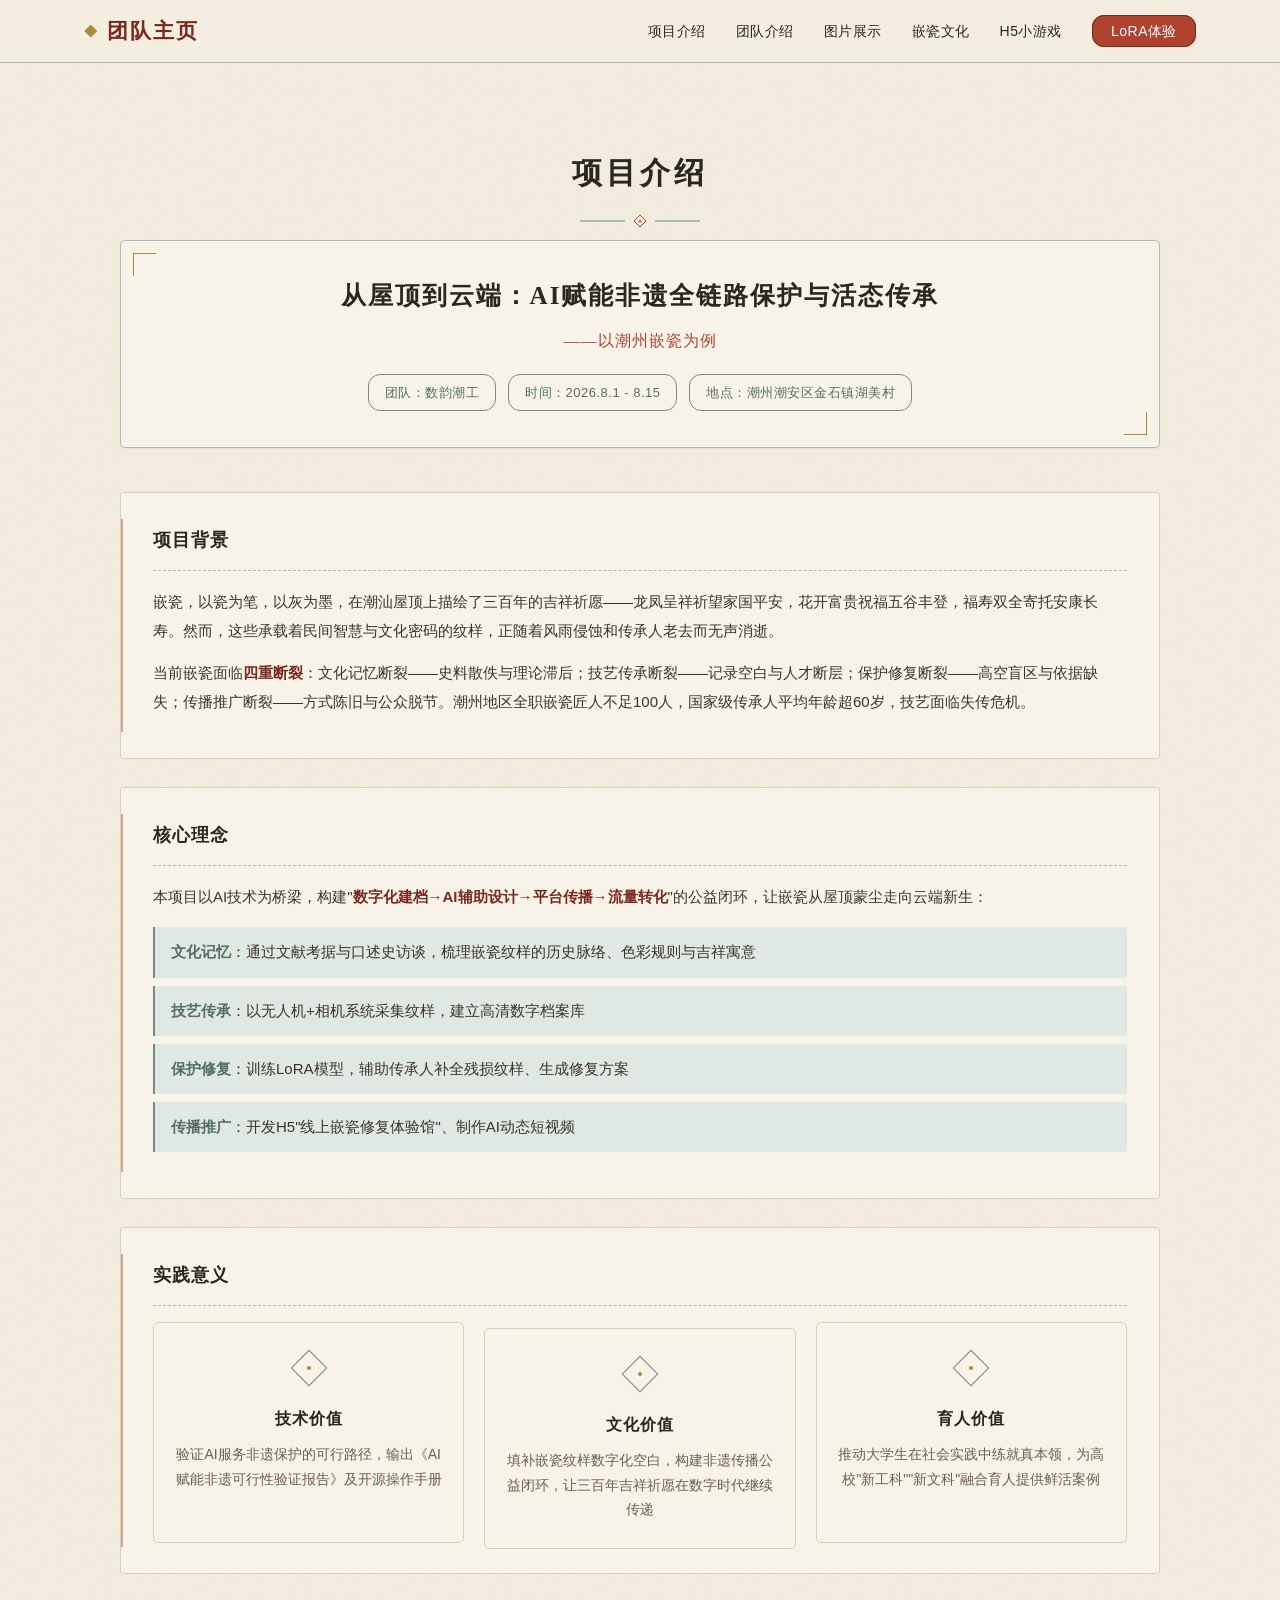
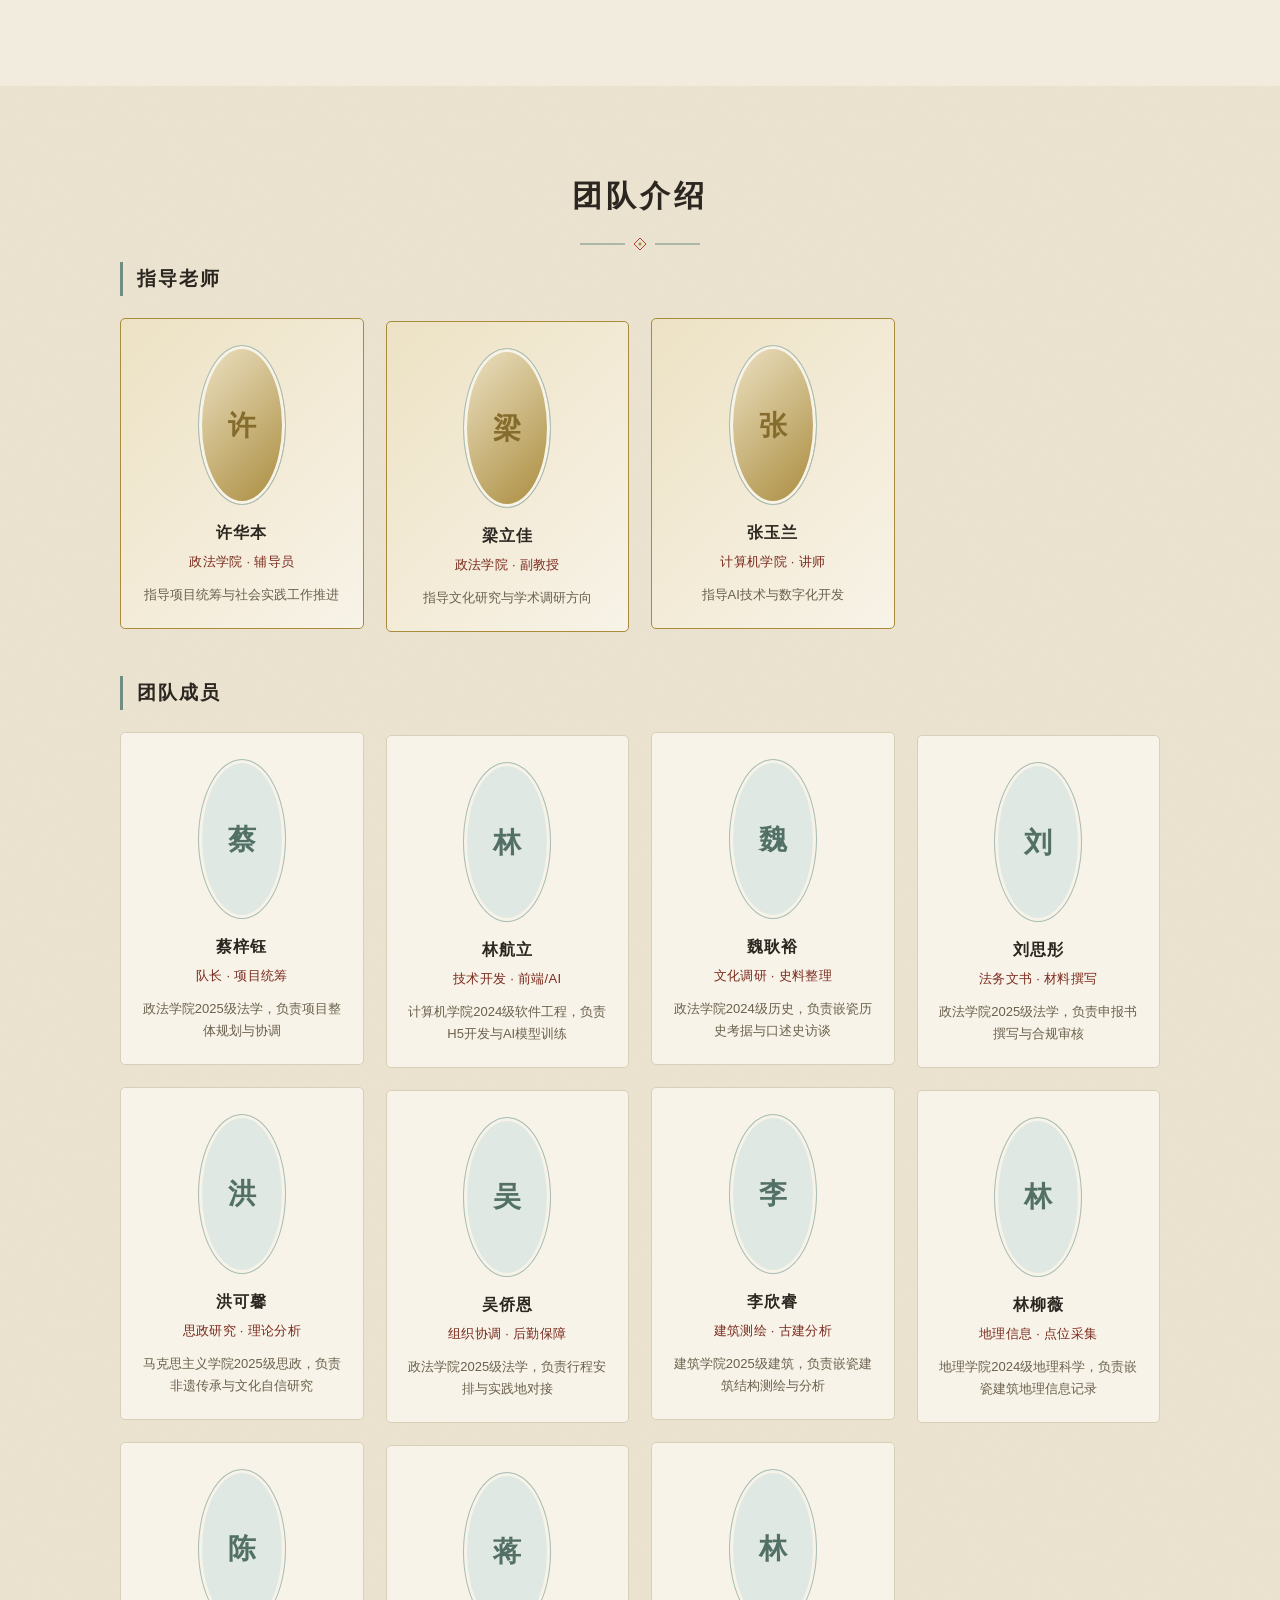
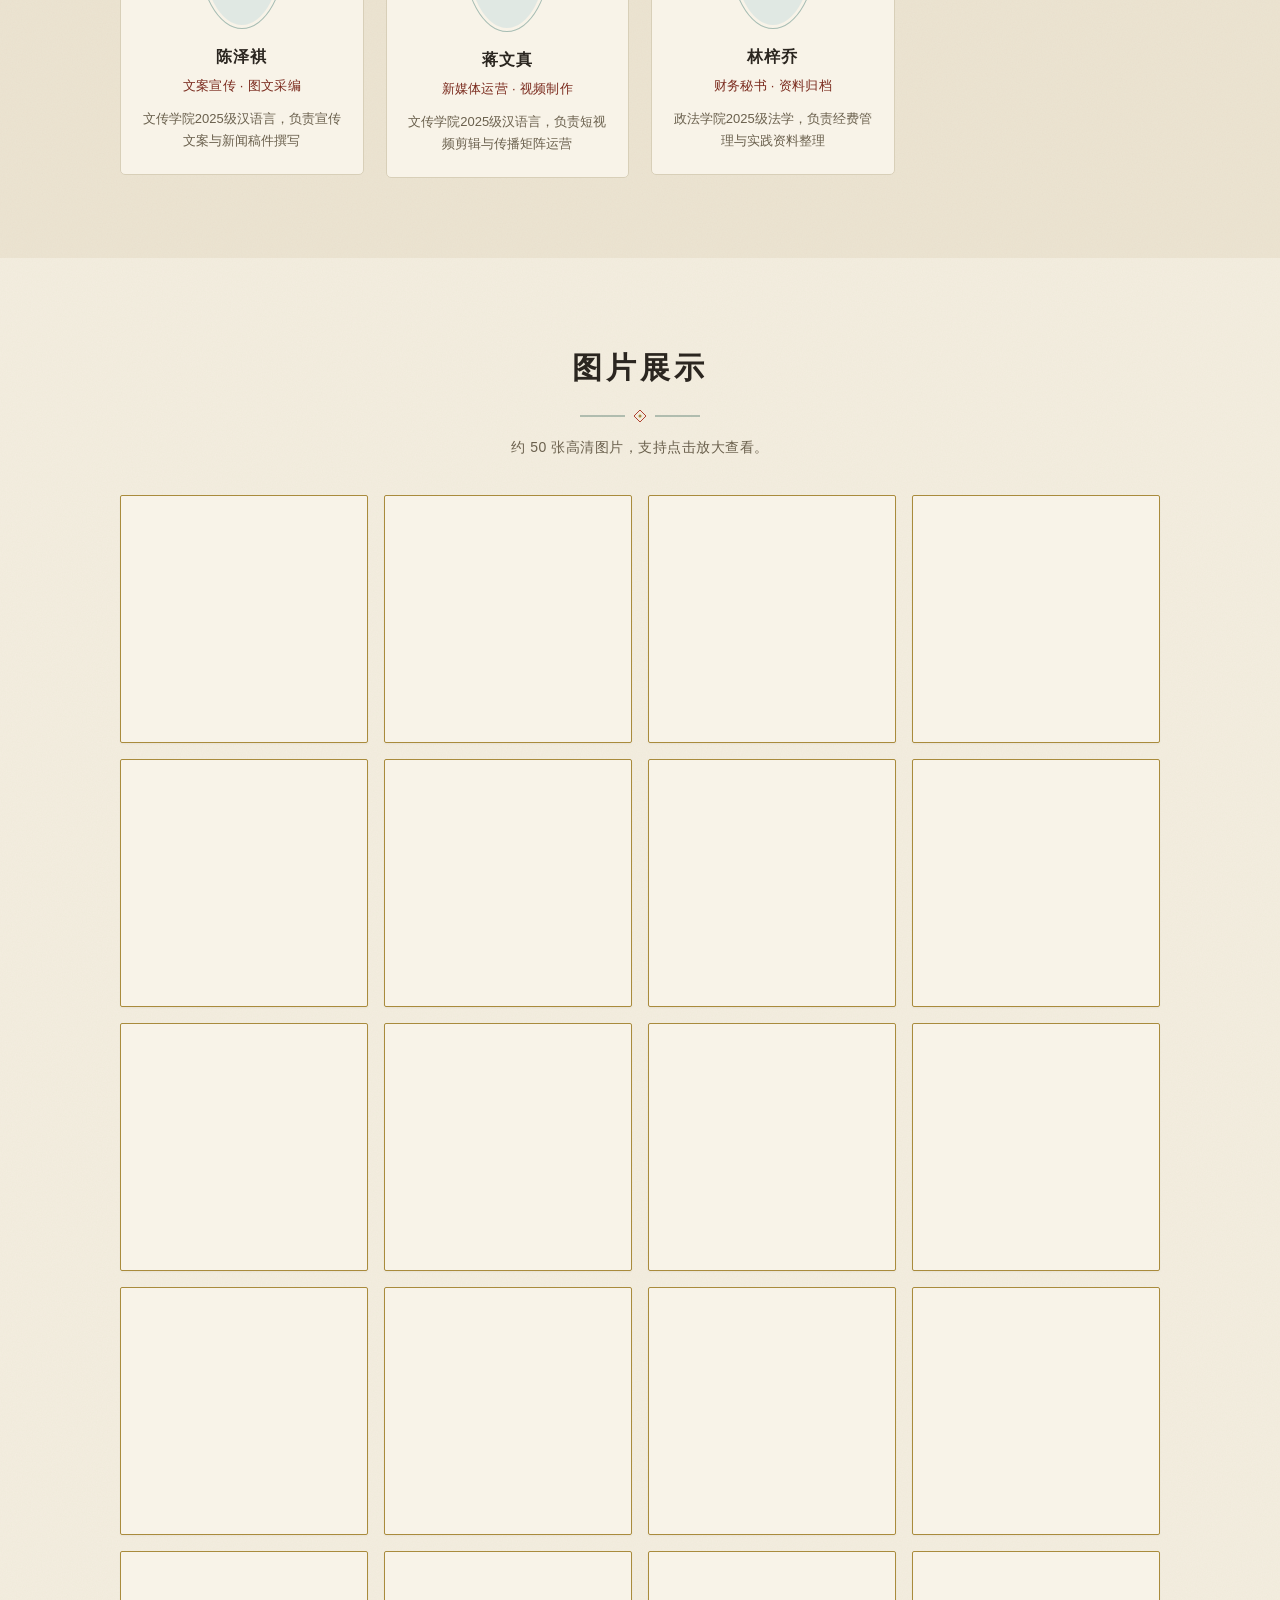
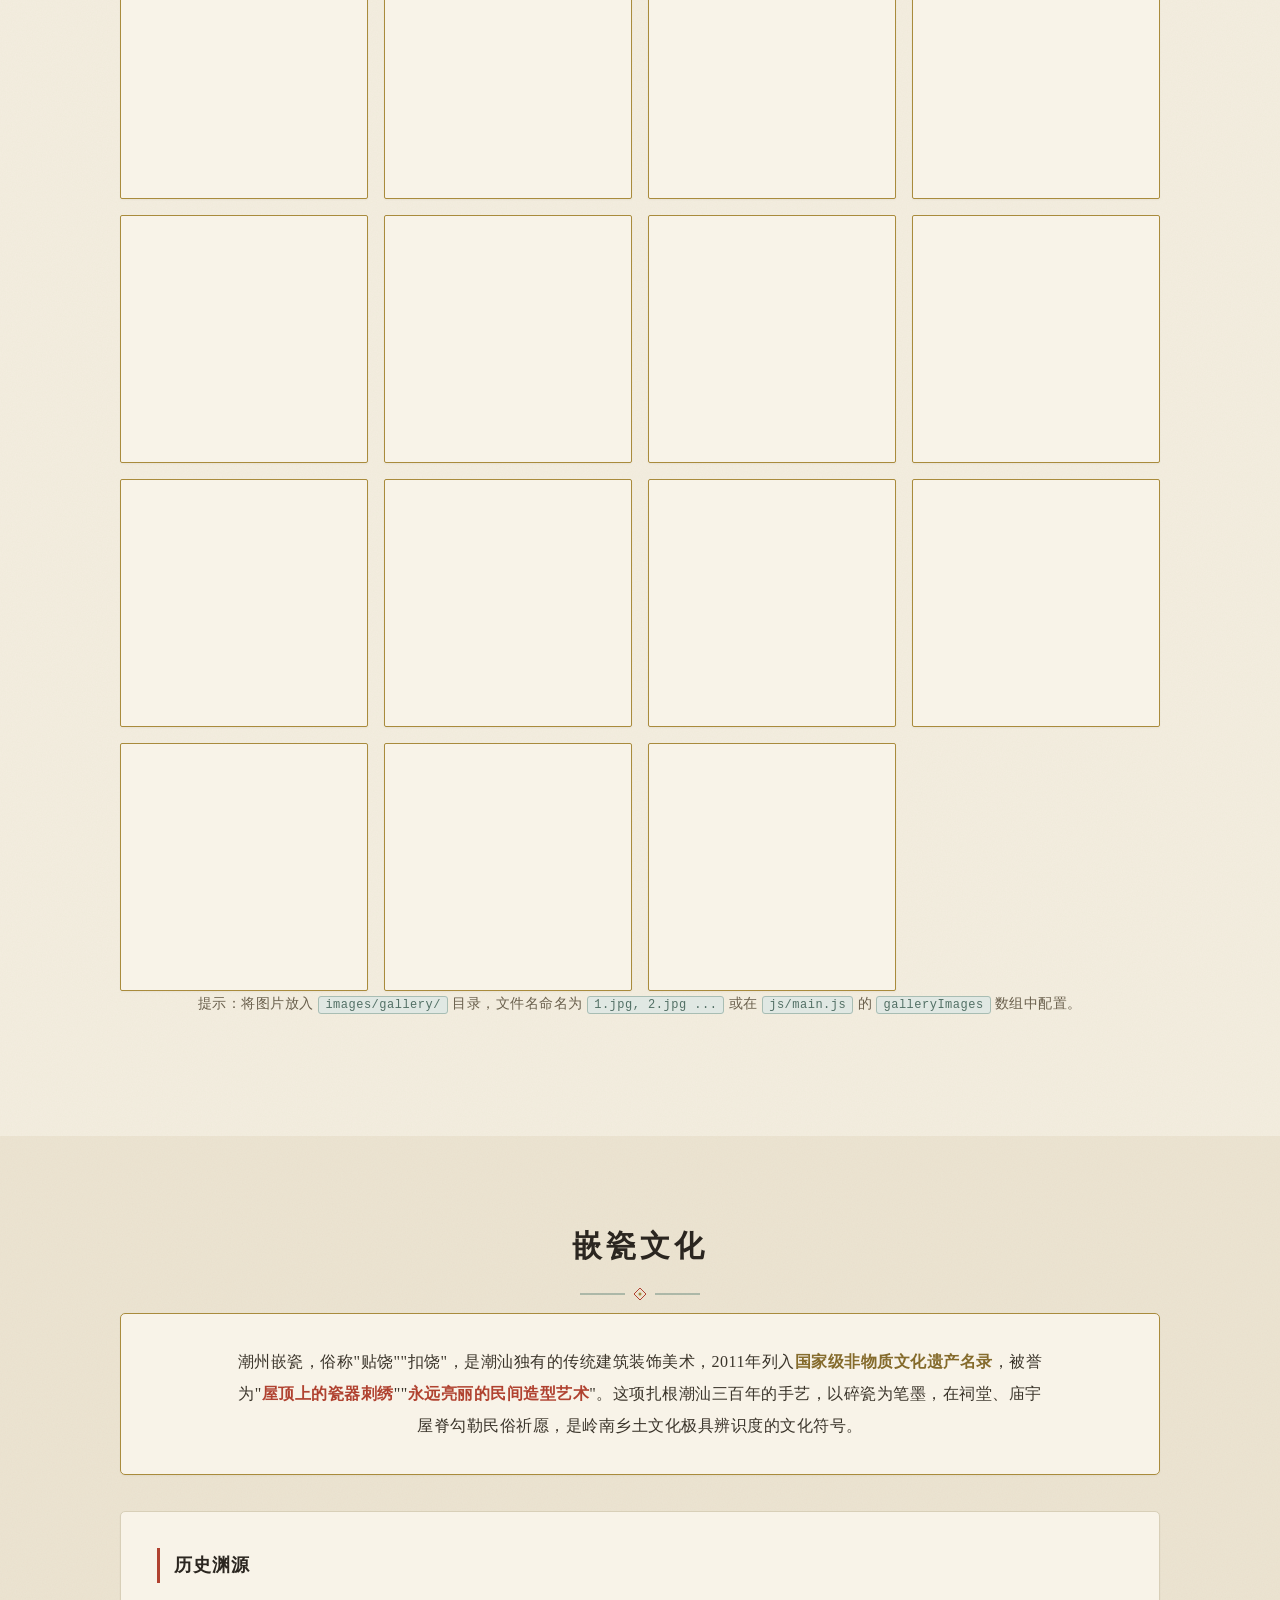
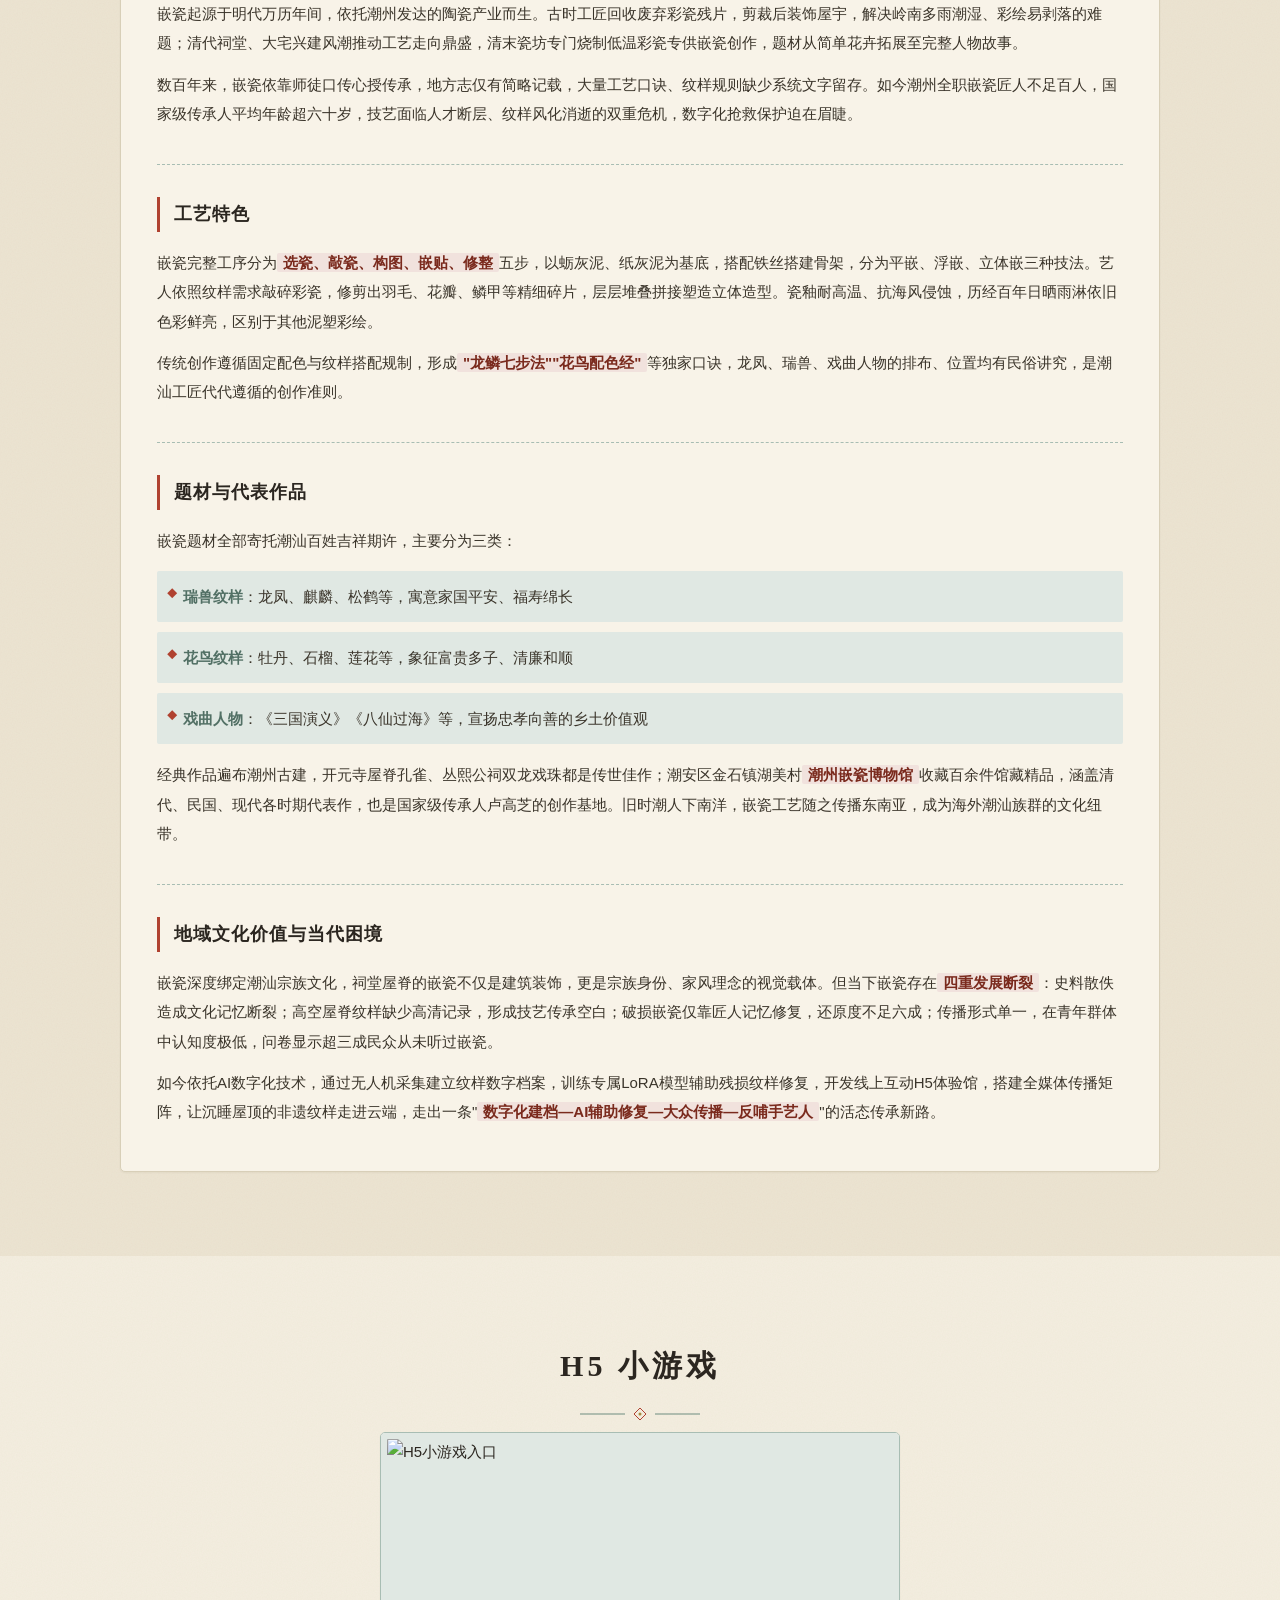
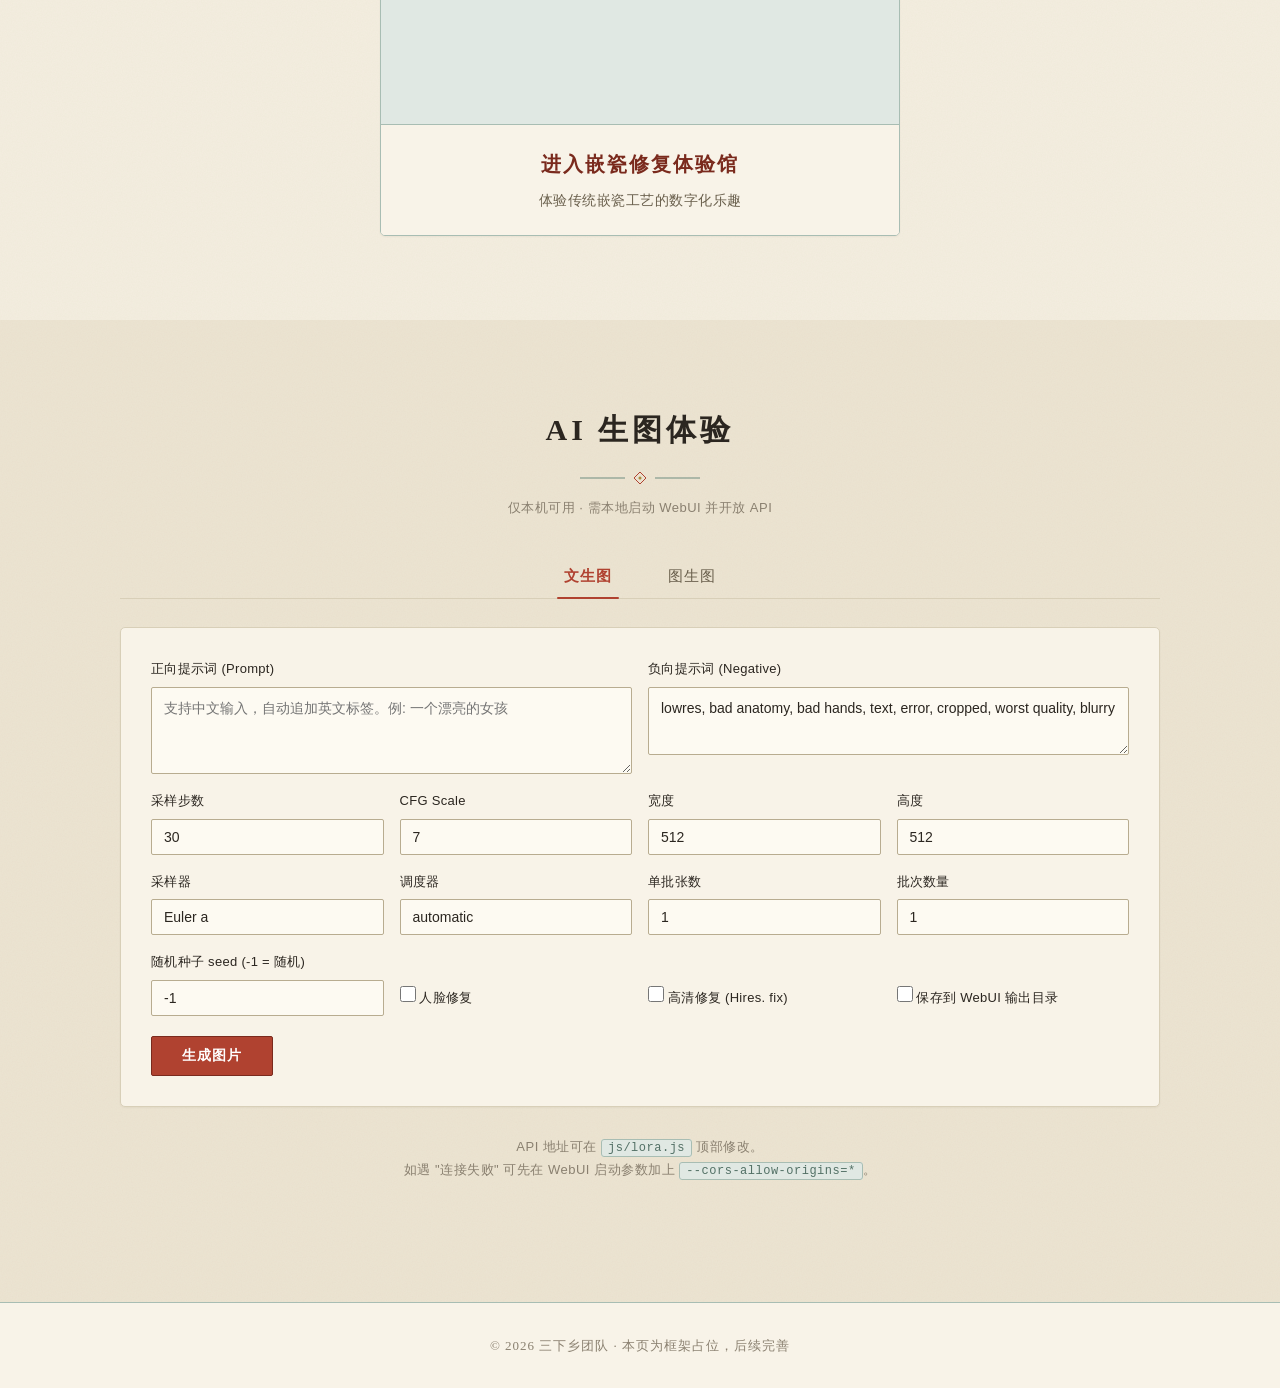
==== commit 0ab303bc: "完善了Lora体验提示词模块对中文不敏感的问题；完成图片展示区域" ====
--- a/index.html
+++ b/index.html
@@ -208,7 +208,7 @@
                         <div class="field-grid">
                             <div class="field field-span-2">
                                 <label for="p-prompt">正向提示词 (Prompt)</label>
-                                <textarea id="p-prompt" rows="3" placeholder="例: a photo of &lt;lora:xxx&gt;, masterpiece, best quality, highly detailed"></textarea>
+                                <textarea id="p-prompt" rows="3" placeholder="支持中文输入，自动追加英文标签。例: 一个漂亮的女孩"></textarea>
                             </div>
                             <div class="field field-span-2">
                                 <label for="p-negative">负向提示词 (Negative)</label>
@@ -306,7 +306,7 @@
                         <div class="field-grid">
                             <div class="field field-span-2">
                                 <label for="i-prompt">正向提示词 (Prompt)</label>
-                                <textarea id="i-prompt" rows="3" placeholder="例: a photo of &lt;lora:xxx&gt;, masterpiece, best quality"></textarea>
+                                <textarea id="i-prompt" rows="3" placeholder="支持中文输入，自动追加英文标签。例: 女孩 牡丹纹 长裙"></textarea>
                             </div>
                             <div class="field field-span-2">
                                 <label for="i-negative">负向提示词 (Negative)</label>
@@ -399,6 +399,7 @@
     </div>
 
     <script src="js/main.js"></script>
+    <script src="js/lora-dict.js"></script>
     <script src="js/lora.js"></script>
 </body>
 </html>
--- a/css/style.css
+++ b/css/style.css
@@ -1112,6 +1112,7 @@
 .status-running { color: var(--primary); }
 .status-success { color: var(--success); }
 .status-error   { color: var(--error); white-space: pre-line; }
+.status-info    { color: var(--text-muted); white-space: pre-line; }
 
 /* 结果区 */
 .result-area {
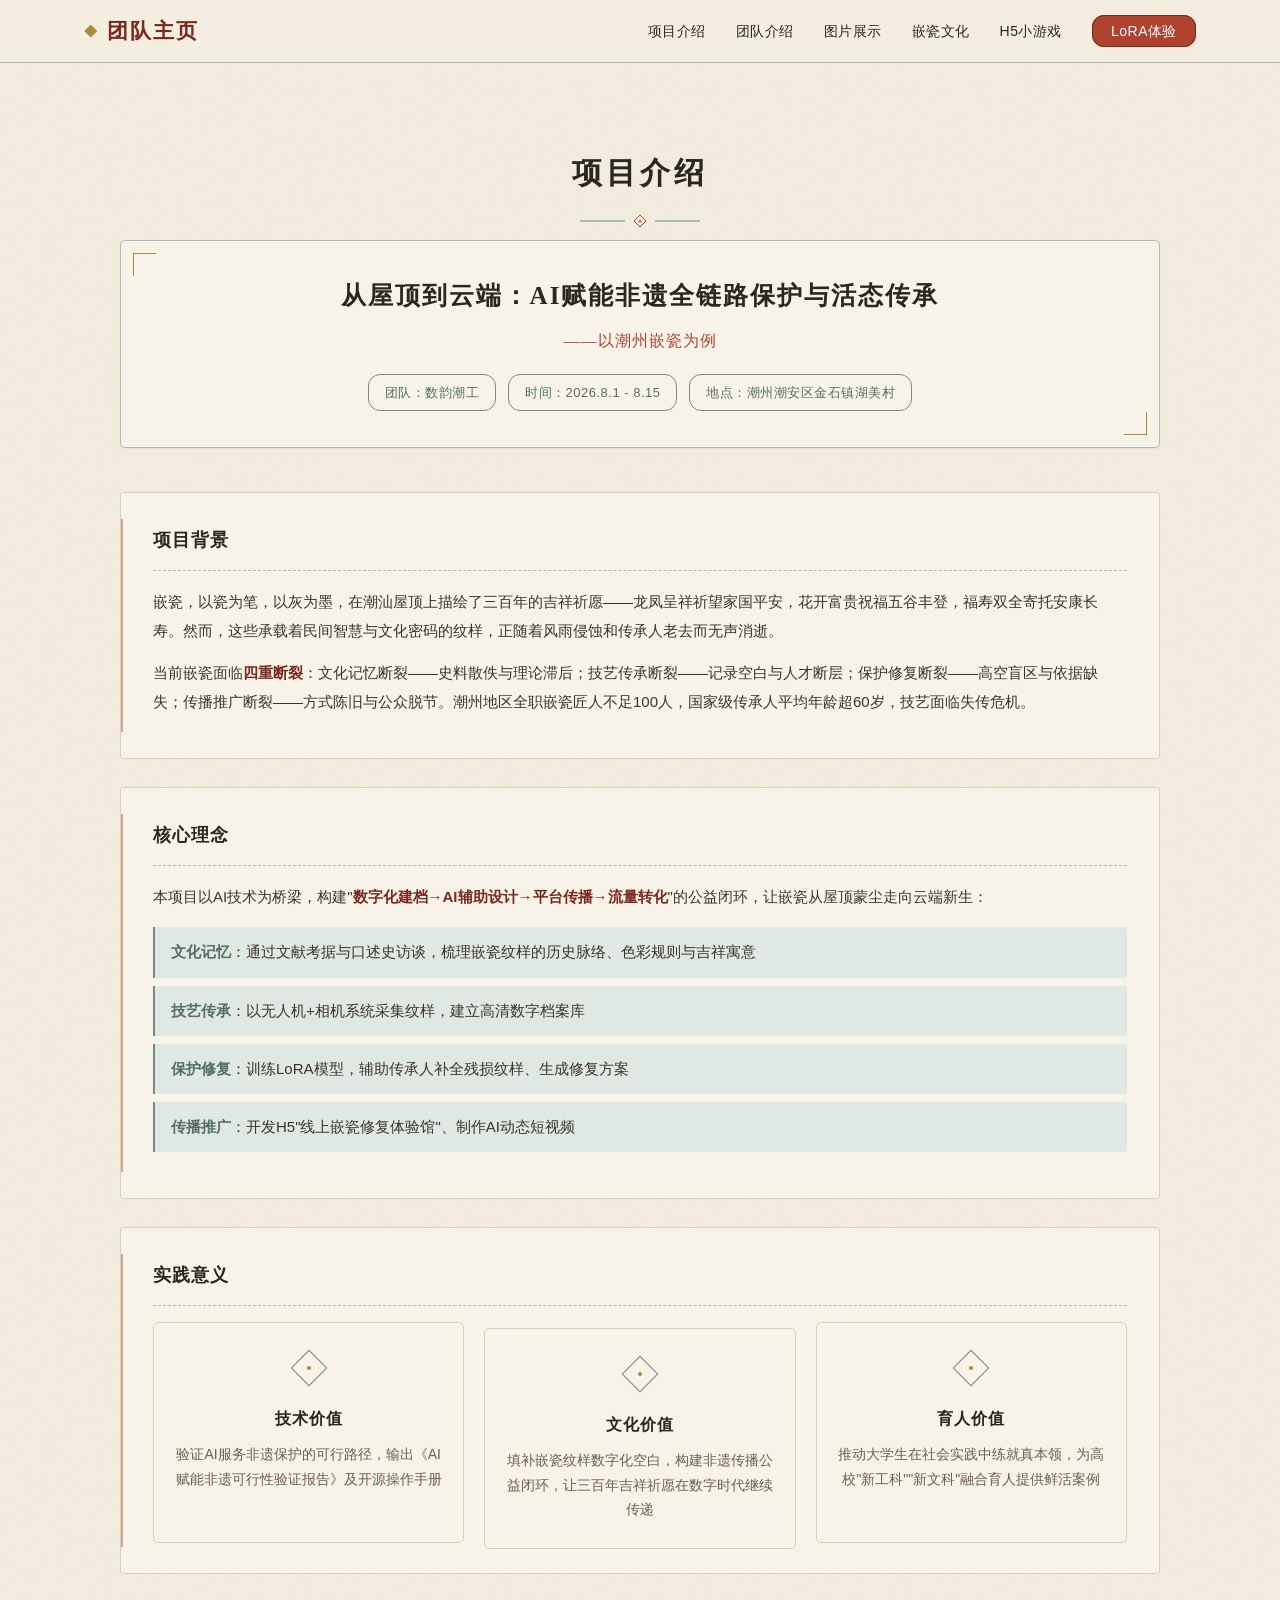
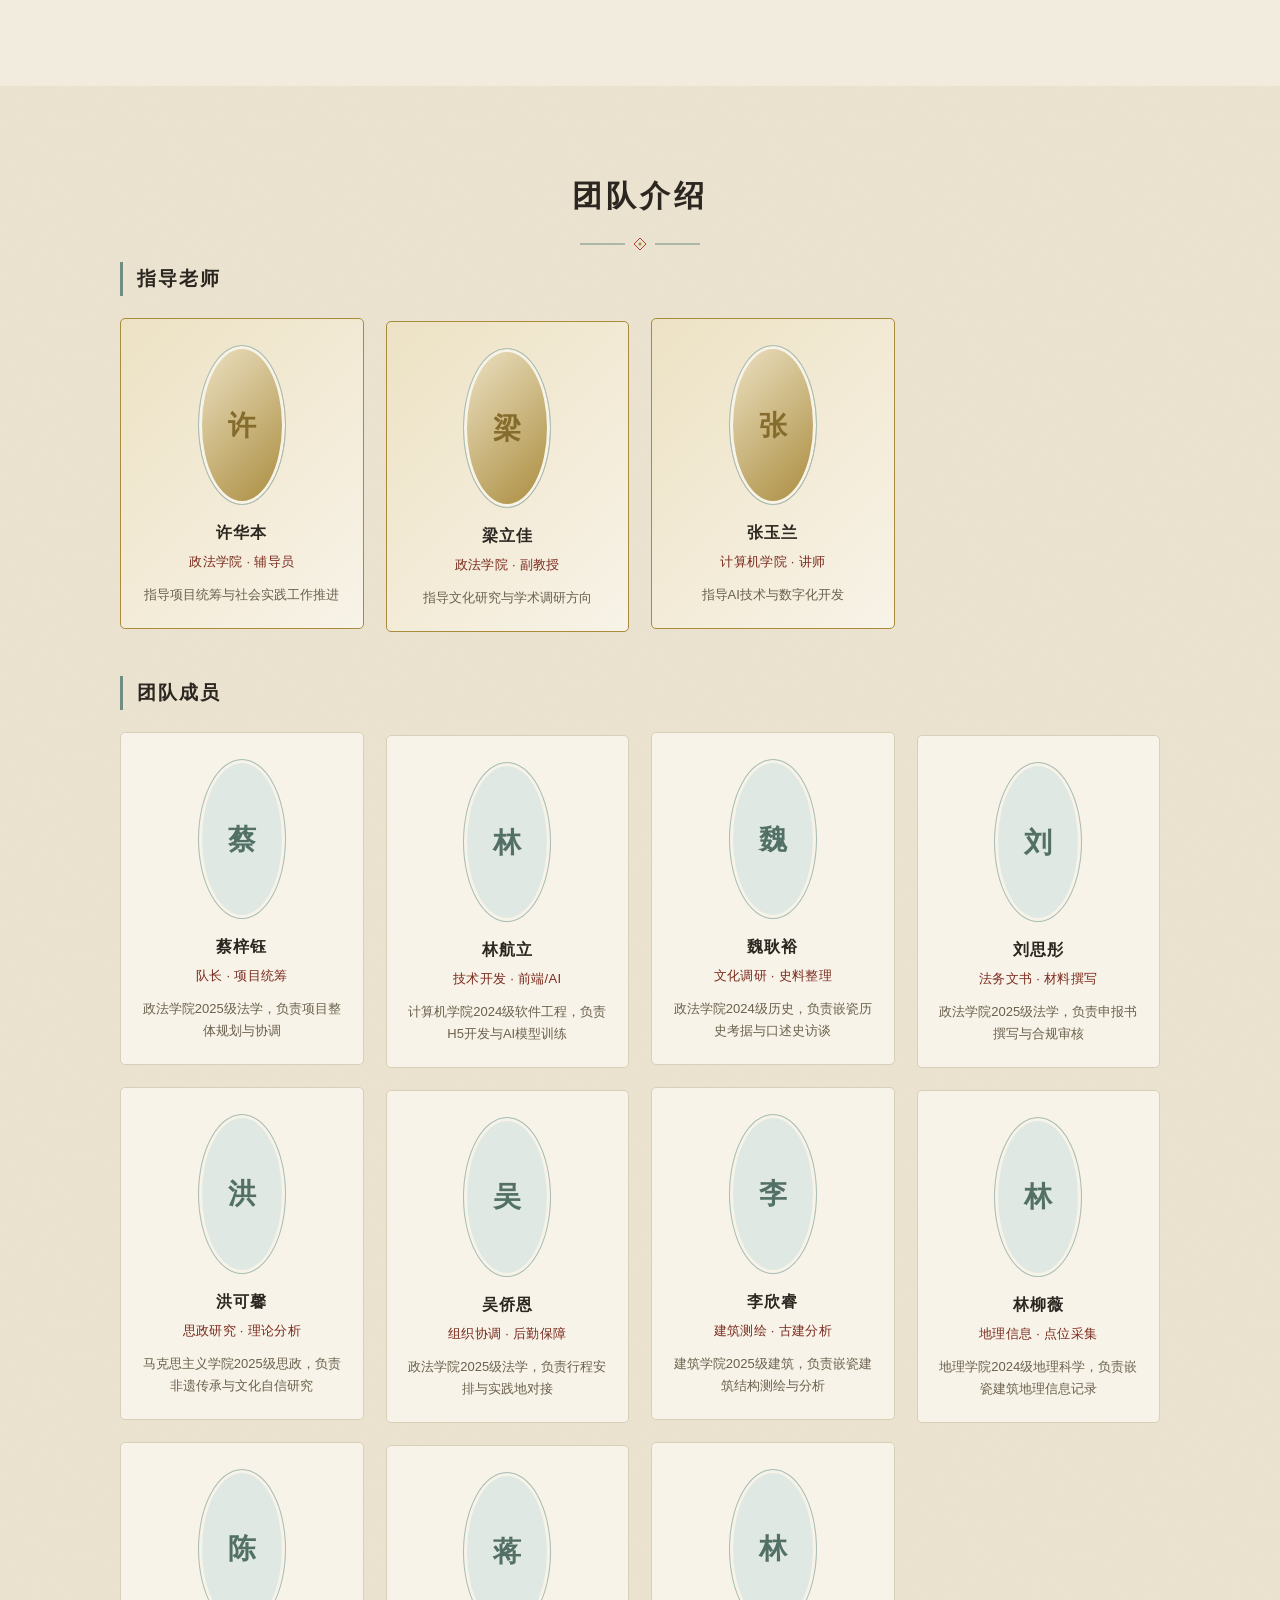
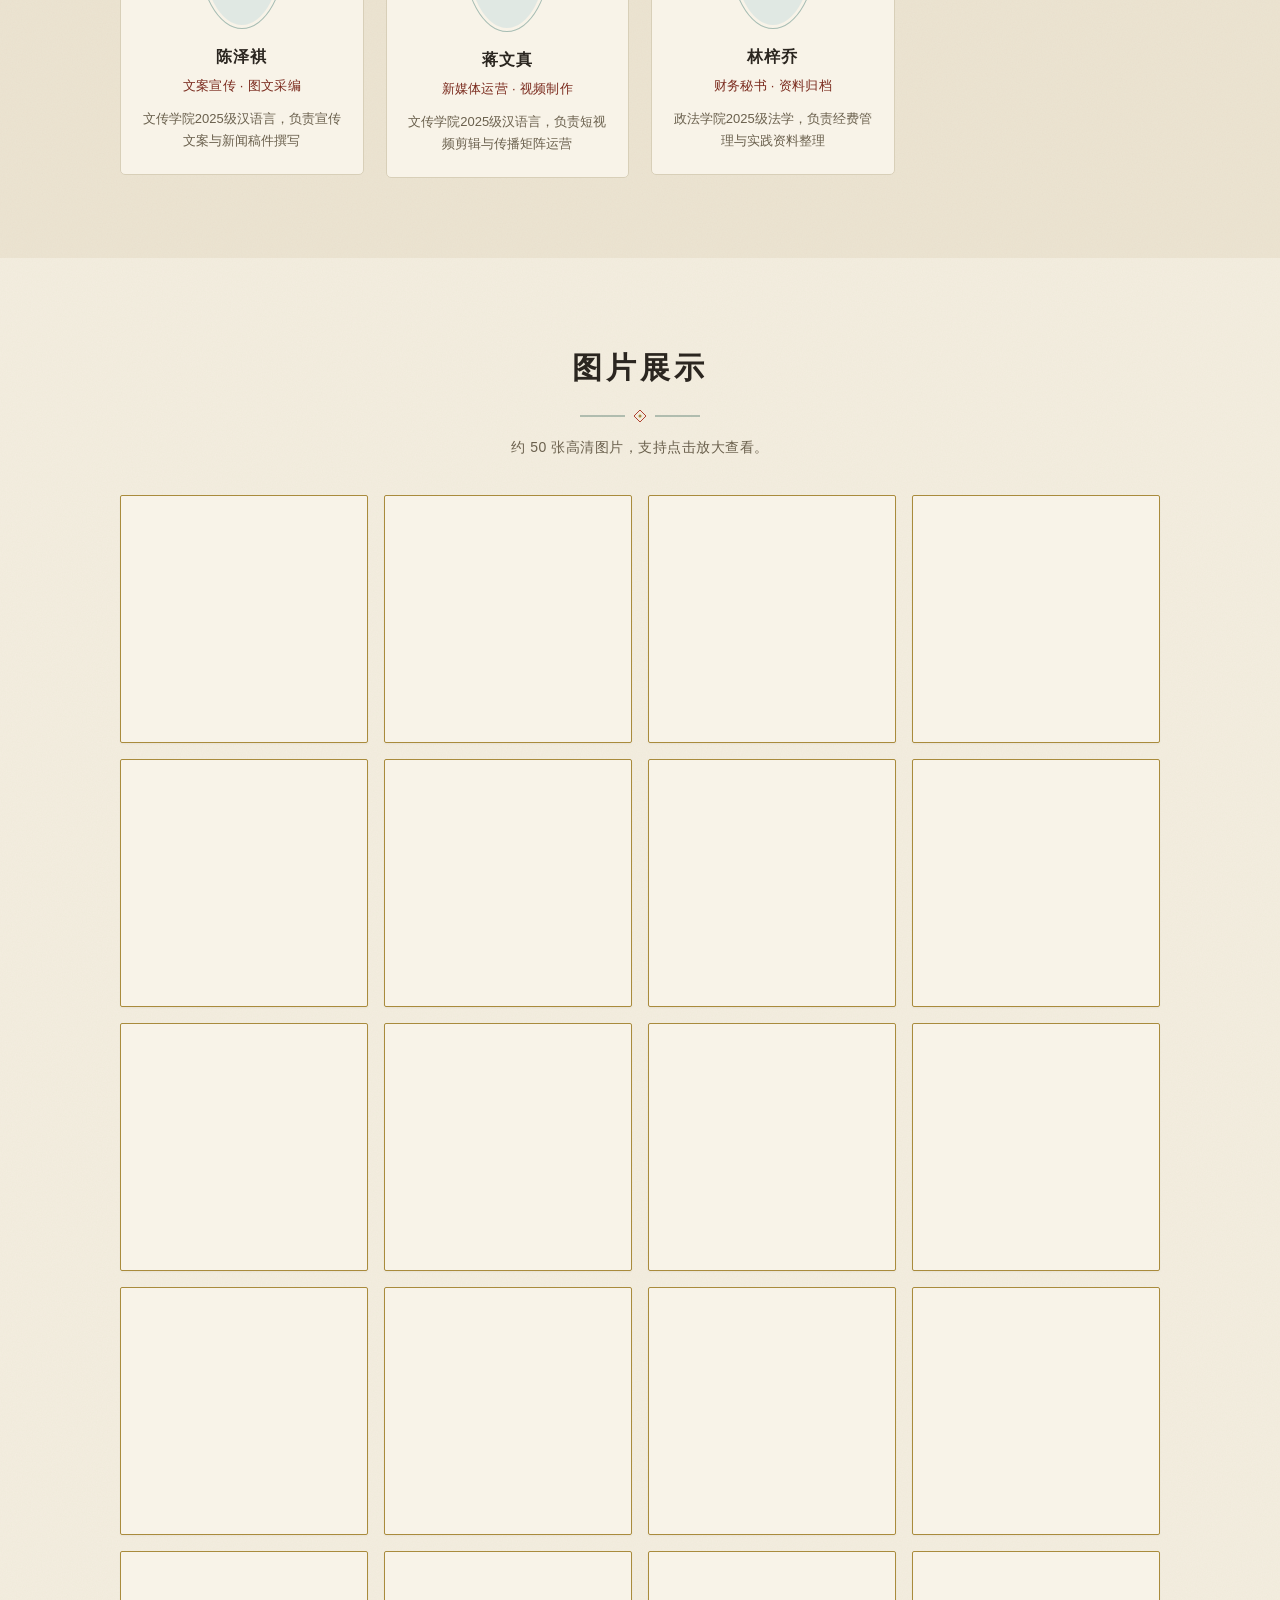
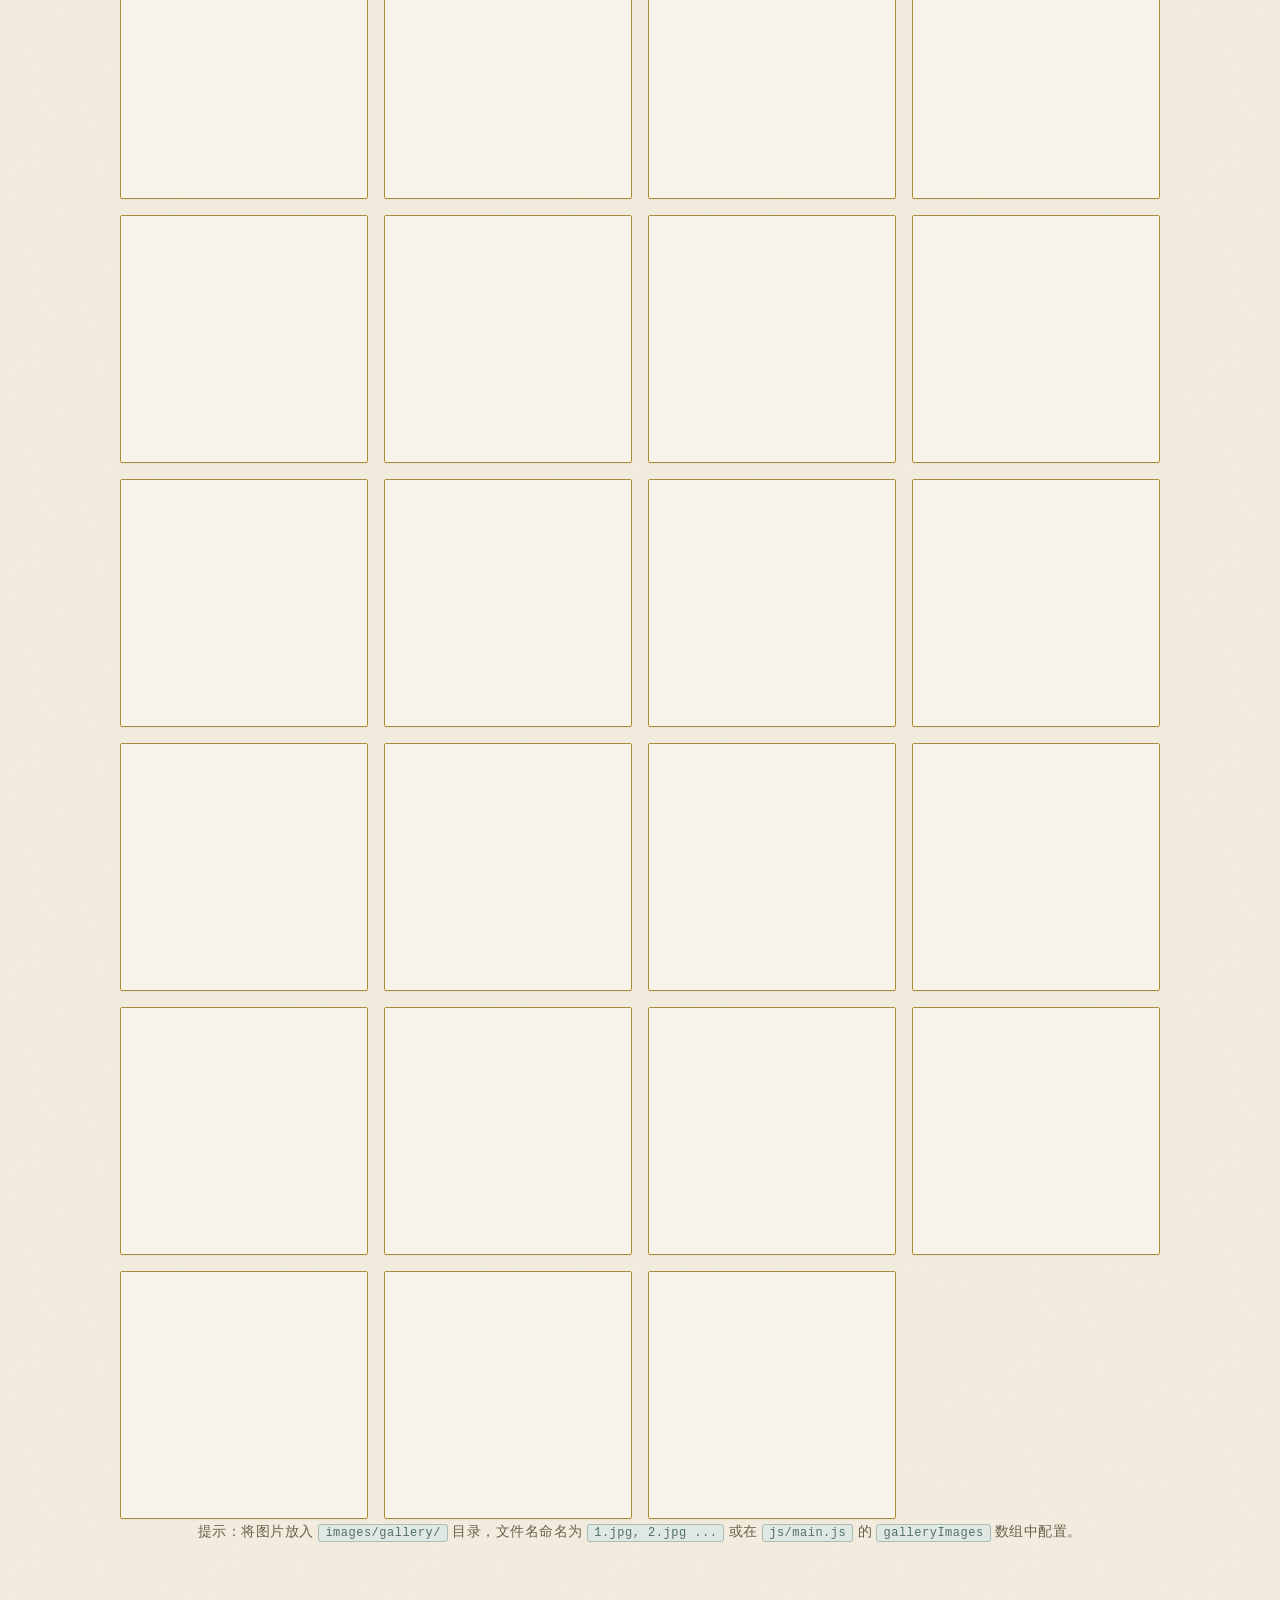
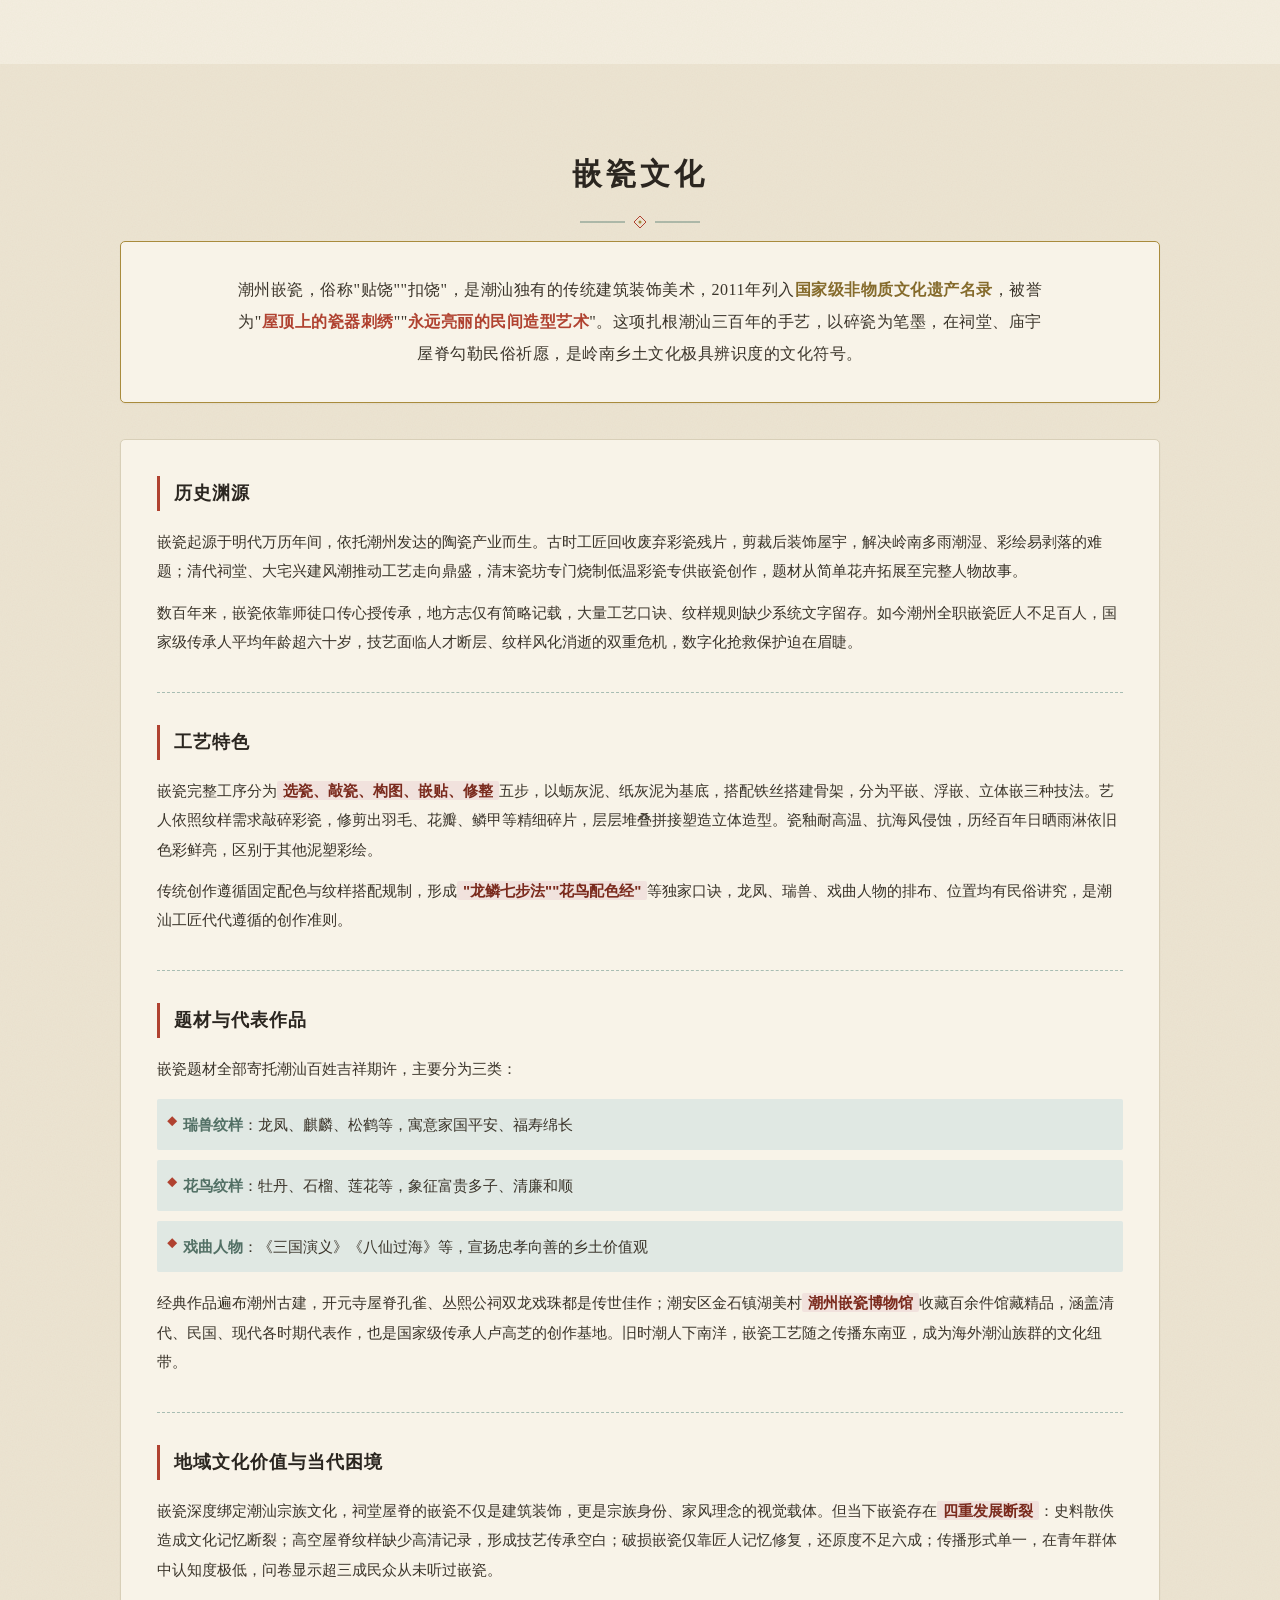
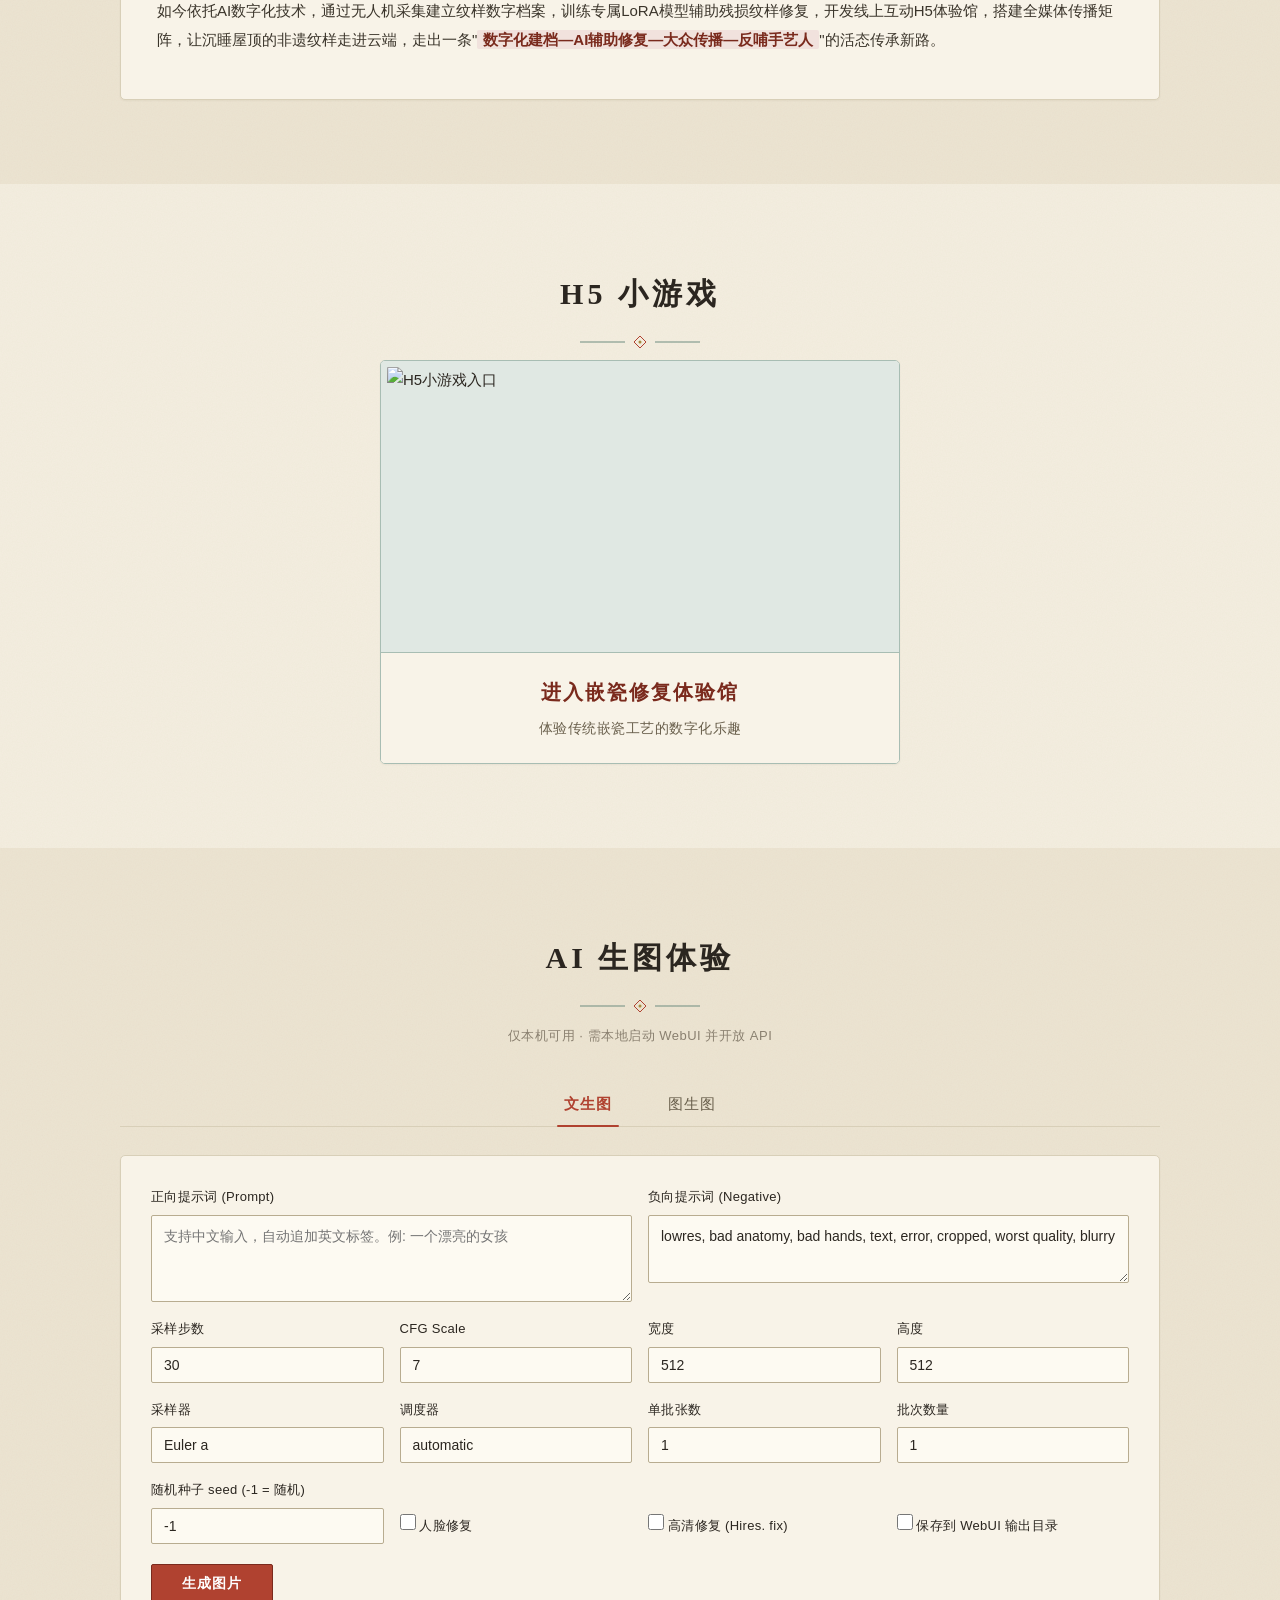
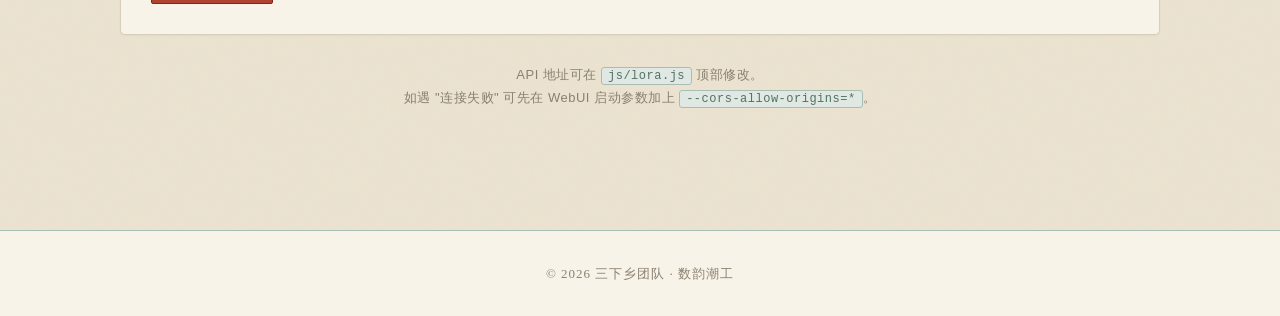
==== commit 530210e6: "chore: 清理项目冗余资源，精简代码库 - 删除 ceramic 目录未引用的 .png 原图、placeholder.webp、sprite.webp（共49个） - 删除 puzzle 目录未" ====
--- a/index.html
+++ b/index.html
@@ -390,7 +390,7 @@
     </main>
 
     <footer class="site-footer">
-        <p>&copy; 2026 三下乡团队 · 本页为框架占位，后续完善</p>
+        <p>&copy; 2026 三下乡团队 · 数韵潮工</p>
     </footer>
 
     <div class="lightbox" id="lightbox">
